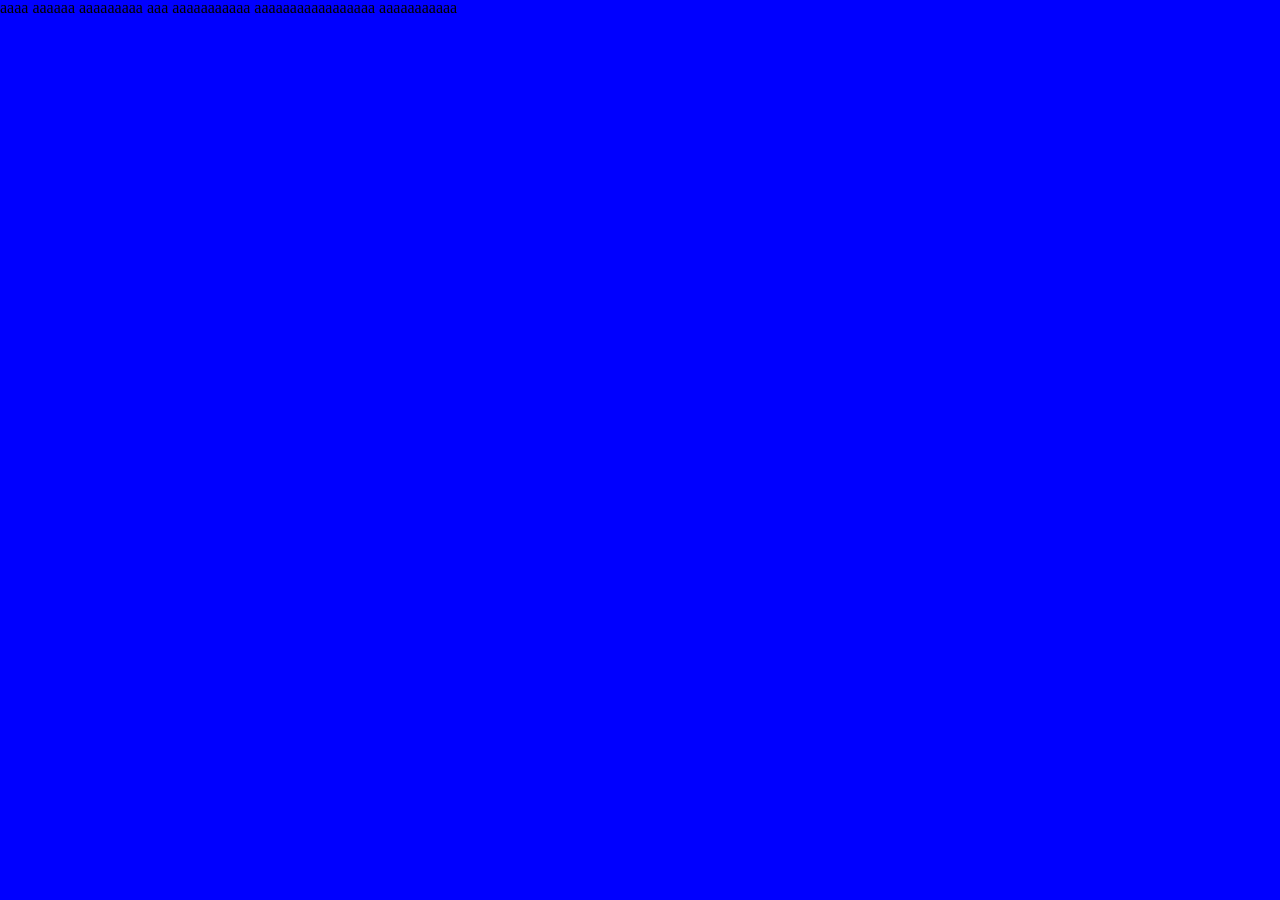
==== index.html @ 9de9462b "Add files via upload" ====
<html>
    <head>
        <meta charset="utf-8">
        <meta name="viewport" content="width=device-width,initial-scale=1.0">
        <link rel="stylesheet" href="CSS/padrao.css">
        <link rel="stylesheet" href="CSS/reset.css">
        <link rel="stylesheet" href="CSS/style.css">
    </head>
    <body>
        <div class="teste">
            <h1>aaaa  aaaaaa   aaaaaaaaa aaa aaaaaaaaaaa   aaaaaaaaaaaaaaaaa aaaaaaaaaaa</h1>
        </div>
        
    </body>
    <script src="script.js"></script>
</html>
---- CSS/padrao.css ----
*{
    box-sizing: border-box;
}



.c1{color: #DB5818;}
.c2{color: #DB9618;}
.c3{color: #DC7919;}
.c4{color: white;}
.c5{color: black;}
.c6{color: blue;}
.c7{color: darkgreen;}
.c8{color: #BFD9CF}
.c9{color: #F2F2F2}
.c10{color: #3F8C68}




.bg1{background-color: #3E6486;}
.bg2{background-color: #5C4F3A;}
.bg3{background-color: #292E33;}
.bg4{background-color: #9ca2a8;}
.bg5{background-color: #d6dde4;}
.bg6{background-color: rgb(255, 255, 238);}
.bg7{background-color: #ceb997;}
.bg8{background-color: #a88a5a;}
.bg9{background-color: #e7dccb;}
.bg10{background: #cc743d;}
.bg11{background: linear-gradient(90deg, rgba(204, 116, 61, 1) 26%, rgba(255, 198, 145, 1) 100%);}
.bg12{background-color: #22a3a3;}
.bg13{background-color: lightgreen;}
.bg14{background-color: rgba(118, 118, 238, 0.673);}
.bg15{background-color: rgba(61, 61, 217, 0.862);}
.bg16{background-color: blue;}
.bg17{background-color:mediumvioletred;}
.bg18{background-color:rgb(180, 180, 6);}
.bg19{background-color:black;}
.bg20{background-color: white;}
.bg21{background-color: forestgreen;}
.bg22{background-color: aquamarine;}
.bg23{background-color: #02733E;}
.bg24{background-color: #3F8C68;}
.bg25{background-color: #262626;}




.fx{display: flex;}

.fxw{display: flex;flex-wrap: wrap;}

.centraliza{text-align: center;}
.esquerda{text-align: left;}



/* Padrão de PC */
@media (max-width: 4096px){
.col-xl-1{width: 8.33%;}
.col-xl-2{width: 16.66%;}
.col-xl-3{width: 24.99%;}
.col-xl-4{width: 33.33%;}
.col-xl-5{width: 41.66%;}
.col-xl-6{width: 50%;}
.col-xl-7{width: 58.33%;}
.col-xl-8{width: 66.66%;}
.col-xl-9{width: 75%;}
.col-xl-10{width: 83.33%;}
.col-xl-11{width: 91.66%;}
.col-xl-12{width: 100%;}

.ml-xl-1{margin-left: 8.33%;}
.ml-xl-2{margin-left: 16.66%;}
.ml-xl-3{margin-left: 24.99%;}
.ml-xl-4{margin-left: 33.33%;}
.ml-xl-5{margin-left: 41.66%;}
.ml-xl-6{margin-left: 50%;}
.ml-xl-7{margin-left: 58.33%;}
.ml-xl-8{margin-left: 66.66%;}
.ml-xl-9{margin-left: 75%;}
.ml-xl-10{margin-left: 83.33%;}
.ml-xl-11{margin-left: 91.66%;}
.ml-xl-12{margin-left: 100%;}

.mr-xl-1{margin-right: 8.33%;}
.mr-xl-2{margin-right: 16.66%;}
.mr-xl-3{margin-right: 24.99%;}
.mr-xl-4{margin-right: 33.33%;}
.mr-xl-5{margin-right: 41.66%;}
.mr-xl-6{margin-right: 50%;}
.mr-xl-7{margin-right: 58.33%;}
.mr-xl-8{margin-right: 66.66%;}
.mr-xl-9{margin-right: 75%;}
.mr-xl-10{margin-right: 83.33%;}
.mr-xl-11{margin-right: 91.66%;}
.mr-xl-12{margin-right: 100%;}

.pl-xl-1{padding-left: 8.33%;}
.pl-xl-2{padding-left: 16.66%;}
.pl-xl-3{padding-left: 24.99%;}
.pl-xl-4{padding-left: 33.33%;}
.pl-xl-5{padding-left: 41.66%;}
.pl-xl-6{padding-left: 50%;}
.pl-xl-7{padding-left: 58.33%;}
.pl-xl-8{padding-left: 66.66%;}
.pl-xl-9{padding-left: 75%;}
.pl-xl-10{padding-left: 83.33%;}
.pl-xl-11{padding-left: 91.66%;}
.pl-xl-12{padding-left: 100%;}

.pr-xl-1{padding-right: 8.33%;}
.pr-xl-2{padding-right: 16.66%;}
.pr-xl-3{padding-right: 24.99%;}
.pr-xl-4{padding-right: 33.33%;}
.pr-xl-5{padding-right: 41.66%;}
.pr-xl-6{padding-right: 50%;}
.pr-xl-7{padding-right: 58.33%;}
.pr-xl-8{padding-right: 66.66%;}
.pr-xl-9{padding-right: 75%;}
.pr-xl-10{padding-right: 83.33%;}
.pr-xl-11{padding-right: 91.66%;}
.pr-xl-12{padding-right: 100%;}

.xl-esconde{
    display: none;
}
.xl-mostra{
    display: block;
}

}



/* Padrão de Tablet */
@media (max-width: 768px){
.col-sm-1{width: 8.33%;}
.col-sm-2{width: 16.66%;}
.col-sm-3{width: 24.99%;}
.col-sm-4{width: 33.33%;}
.col-sm-5{width: 41.66%;}
.col-sm-6{width: 50%;}
.col-sm-7{width: 58.33%;}
.col-sm-8{width: 66.66%;}
.col-sm-9{width: 75%;}
.col-sm-10{width: 83.33%;}
.col-sm-11{width: 91.66%;}
.col-sm-12{width: 100%;}

.ml-sm-1{margin-left: 8.33%;}
.ml-sm-2{margin-left: 16.66%;}
.ml-sm-3{margin-left: 24.99%;}
.ml-sm-4{margin-left: 33.33%;}
.ml-sm-5{margin-left: 41.66%;}
.ml-sm-6{margin-left: 50%;}
.ml-sm-7{margin-left: 58.33%;}
.ml-sm-8{margin-left: 66.66%;}
.ml-sm-9{margin-left: 75%;}
.ml-sm-10{margin-left: 83.33%;}
.ml-sm-11{margin-left: 91.66%;}
.ml-sm-12{margin-left: 100%;}

.mr-sm-1{margin-right: 8.33%;}
.mr-sm-2{margin-right: 16.66%;}
.mr-sm-3{margin-right: 24.99%;}
.mr-sm-4{margin-right: 33.33%;}
.mr-sm-5{margin-right: 41.66%;}
.mr-sm-6{margin-right: 50%;}
.mr-sm-7{margin-right: 58.33%;}
.mr-sm-8{margin-right: 66.66%;}
.mr-sm-9{margin-right: 75%;}
.mr-sm-10{margin-right: 83.33%;}
.mr-sm-11{margin-right: 91.66%;}
.mr-sm-12{margin-right: 100%;}

.pl-sm-1{padding-left: 8.33%;}
.pl-sm-2{padding-left: 16.66%;}
.pl-sm-3{padding-left: 24.99%;}
.pl-sm-4{padding-left: 33.33%;}
.pl-sm-5{padding-left: 41.66%;}
.pl-sm-6{padding-left: 50%;}
.pl-sm-7{padding-left: 58.33%;}
.pl-sm-8{padding-left: 66.66%;}
.pl-sm-9{padding-left: 75%;}
.pl-sm-10{padding-left: 83.33%;}
.pl-sm-11{padding-left: 91.66%;}
.pl-sm-12{padding-left: 100%;}

.pr-sm-1{padding-right: 8.33%;}
.pr-sm-2{padding-right: 16.66%;}
.pr-sm-3{padding-right: 24.99%;}
.pr-sm-4{padding-right: 33.33%;}
.pr-sm-5{padding-right: 41.66%;}
.pr-sm-6{padding-right: 50%;}
.pr-sm-7{padding-right: 58.33%;}
.pr-sm-8{padding-right: 66.66%;}
.pr-sm-9{padding-right: 75%;}
.pr-sm-10{padding-right: 83.33%;}
.pr-sm-11{padding-right: 91.66%;}
.pr-sm-12{padding-right: 100%;}

.sm-esconde{
    display: none;
}
.sm-mostra{
    display: block;
}



}



/* Padrão de Smartphone */
@media (max-width: 576px){
.col-1{width: 8.33%;}
.col-2{width: 16.66%;}
.col-3{width: 24.99%;}
.col-4{width: 33.33%;}
.col-5{width: 41.66%;}
.col-6{width: 50%;}
.col-7{width: 58.33%;}
.col-8{width: 66.66%;}
.col-9{width: 75%;}
.col-10{width: 83.33%;}
.col-11{width: 91.66%;}
.col-12{width: 100%;}

.ml-1{margin-left: 8.33%;}
.ml-2{margin-left: 16.66%;}
.ml-3{margin-left: 24.99%;}
.ml-4{margin-left: 33.33%;}
.ml-5{margin-left: 41.66%;}
.ml-6{margin-left: 50%;}
.ml-7{margin-left: 58.33%;}
.ml-8{margin-left: 66.66%;}
.ml-9{margin-left: 75%;}
.ml-10{margin-left: 83.33%;}
.ml-11{margin-left: 91.66%;}
.ml-12{margin-left: 100%;}

.mr-1{margin-right: 8.33%;}
.mr-2{margin-right: 16.66%;}
.mr-3{margin-right: 24.99%;}
.mr-4{margin-right: 33.33%;}
.mr-5{margin-right: 41.66%;}
.mr-6{margin-right: 50%;}
.mr-7{margin-right: 58.33%;}
.mr-8{margin-right: 66.66%;}
.mr-9{margin-right: 75%;}
.mr-10{margin-right: 83.33%;}
.mr-11{margin-right: 91.66%;}
.mr-12{margin-right: 100%;}

.pl-1{padding-left: 8.33%;}
.pl-2{padding-left: 16.66%;}
.pl-3{padding-left: 24.99%;}
.pl-4{padding-left: 33.33%;}
.pl-5{padding-left: 41.66%;}
.pl-6{padding-left: 50%;}
.pl-7{padding-left: 58.33%;}
.pl-8{padding-left: 66.66%;}
.pl-9{padding-left: 75%;}
.pl-10{padding-left: 83.33%;}
.pl-11{padding-left: 91.66%;}
.pl-12{padding-left: 100%;}

.pr-1{padding-right: 8.33%;}
.pr-2{padding-right: 16.66%;}
.pr-3{padding-right: 24.99%;}
.pr-4{padding-right: 33.33%;}
.pr-5{padding-right: 41.66%;}
.pr-6{padding-right: 50%;}
.pr-7{padding-right: 58.33%;}
.pr-8{padding-right: 66.66%;}
.pr-9{padding-right: 75%;}
.pr-10{padding-right: 83.33%;}
.pr-11{padding-right: 91.66%;}
.pr-12{padding-right: 100%;}

.esconde{
    display: none;
}
.mostra{
    display: block;
}


}
---- CSS/style.css ----
/* padrão de computador */

@media (max-width: 4096px){

    body{
        background-color: blue;
    }

    


}






/* padrão de celular */
@media (max-width: 430px){
   
body{
    background-color: red;
}



}
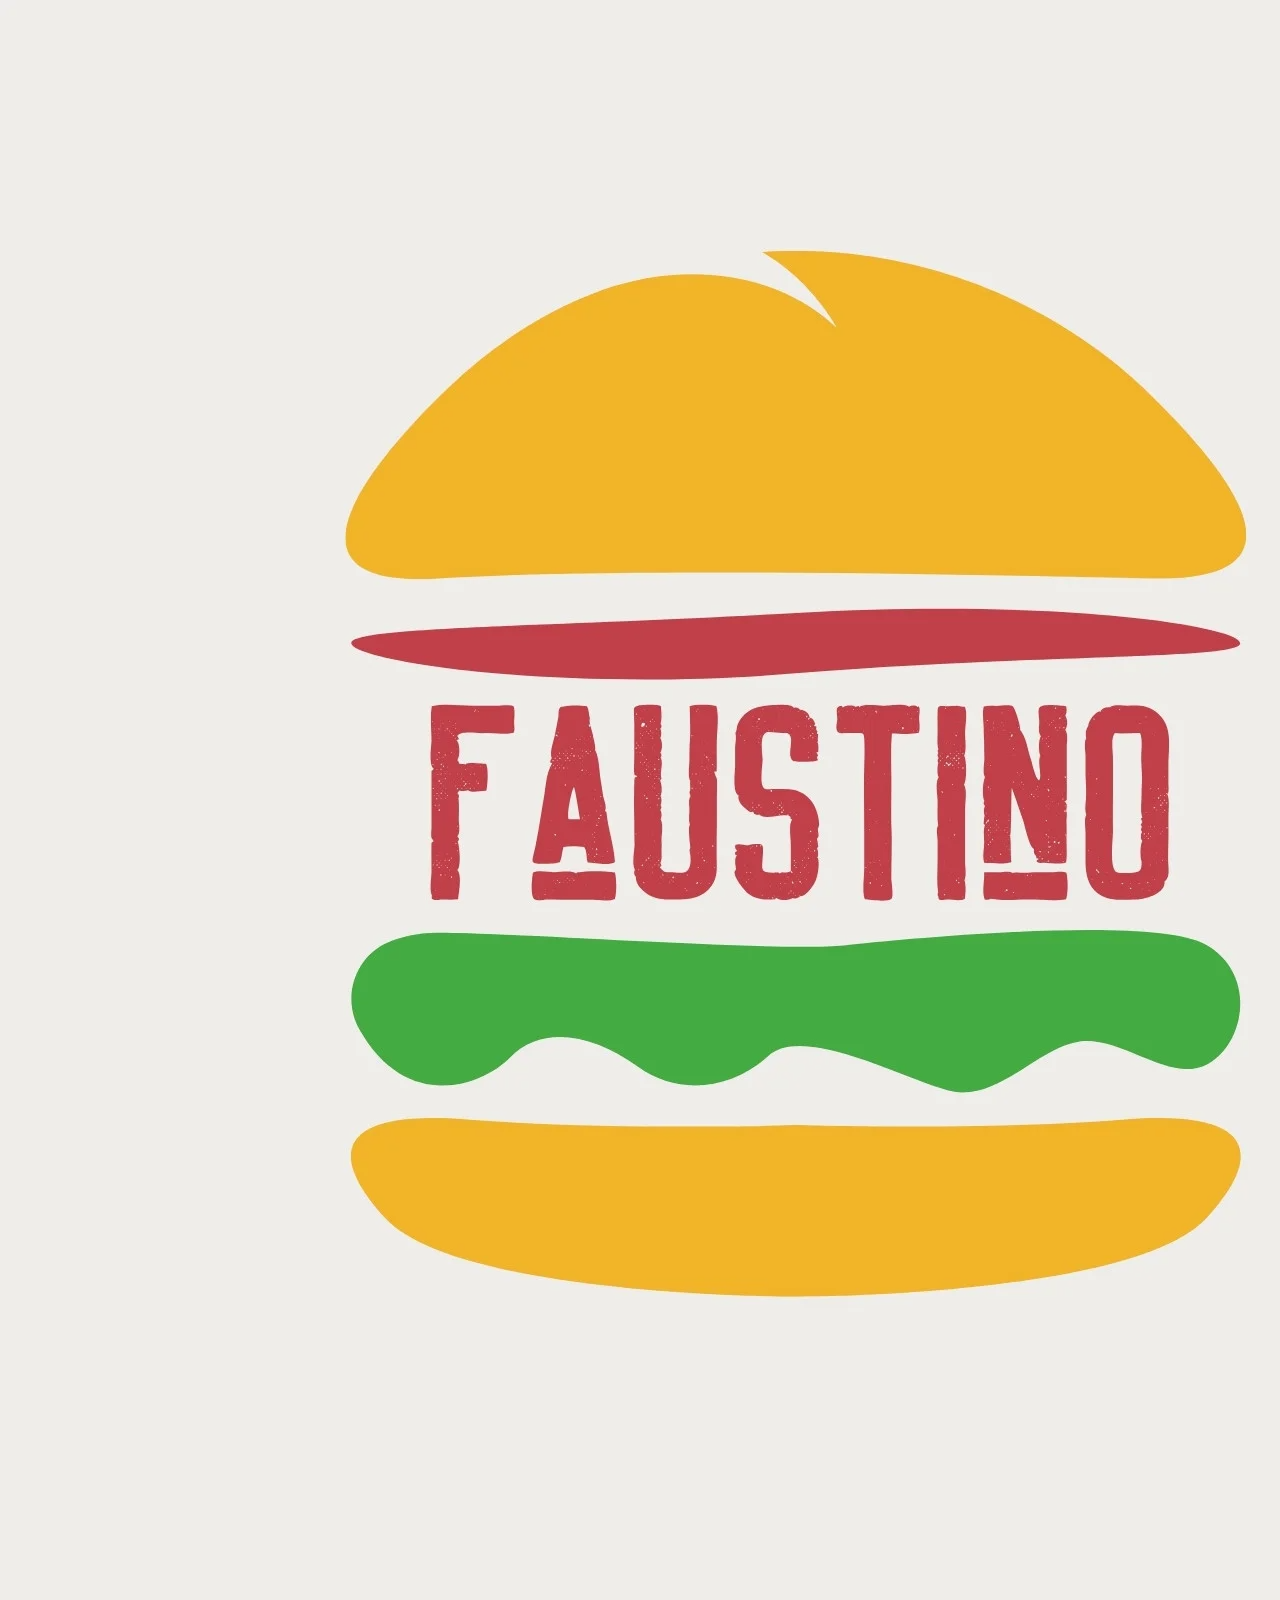
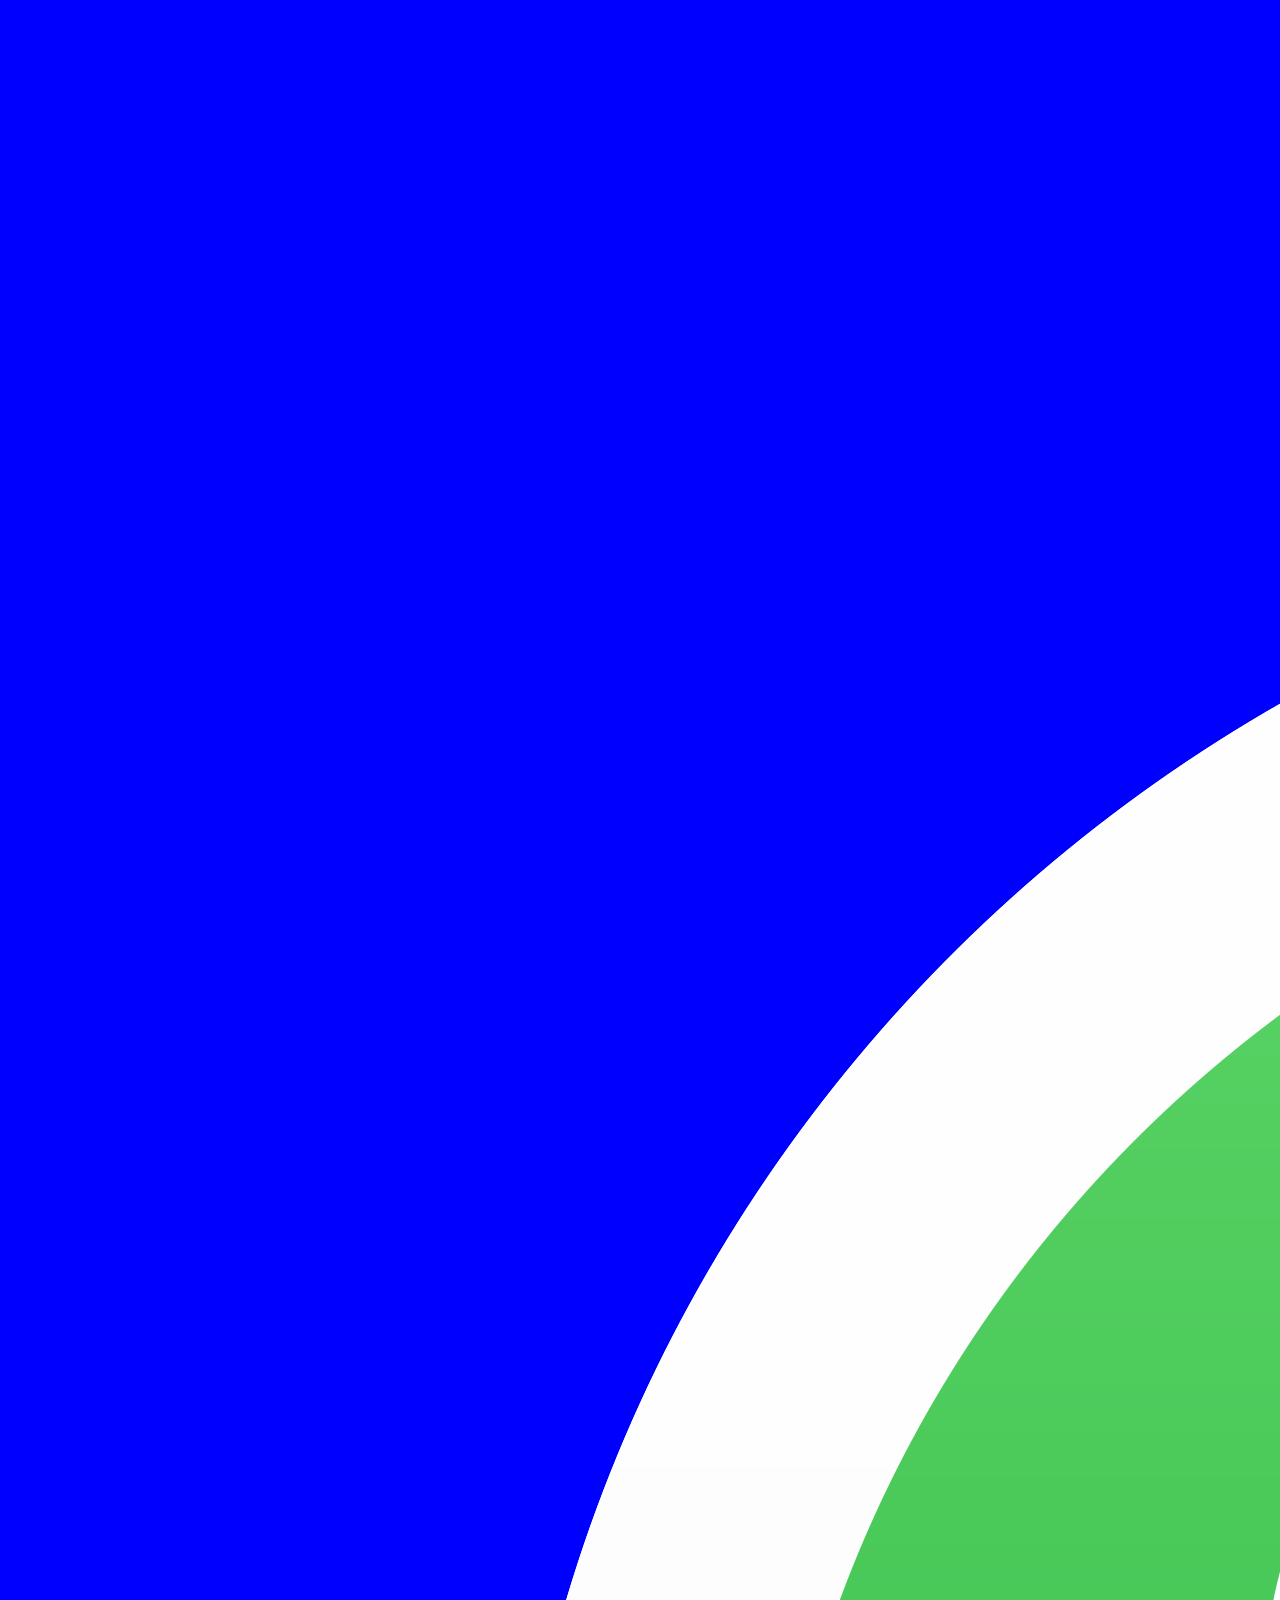
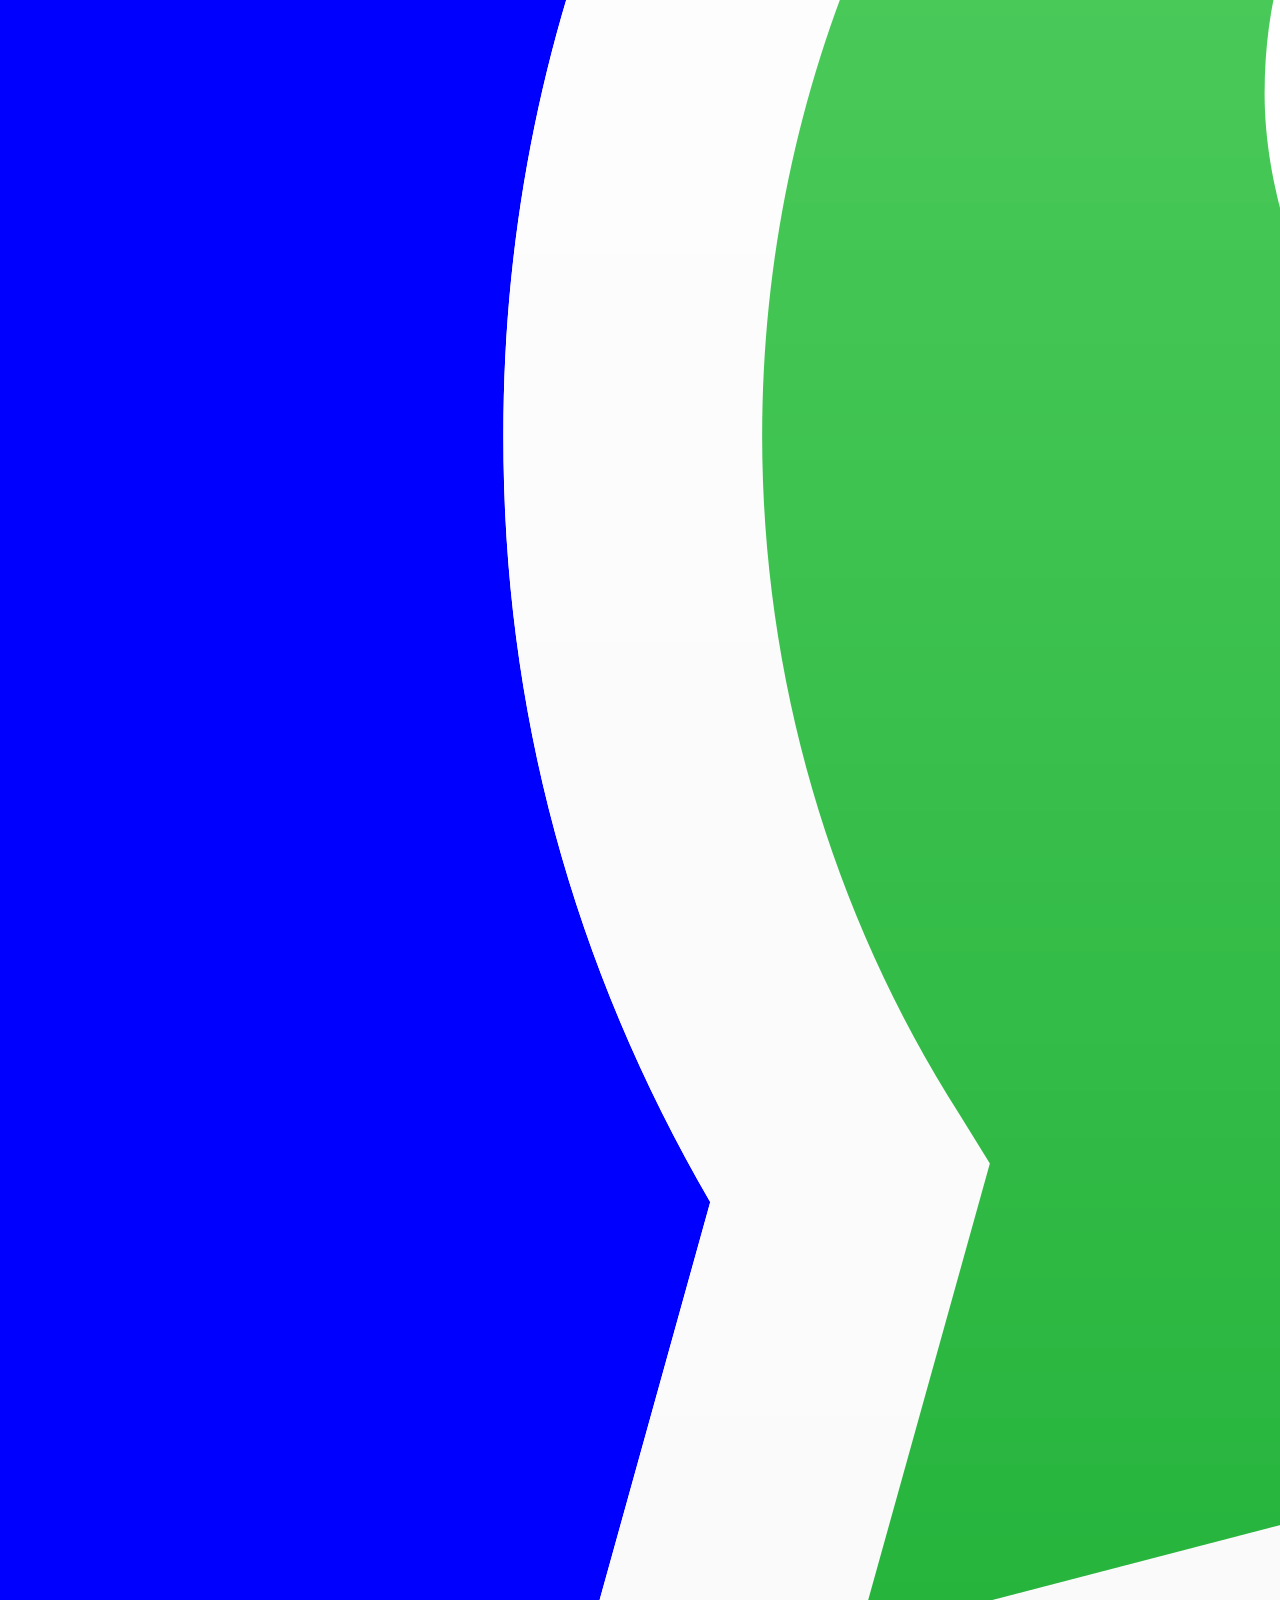
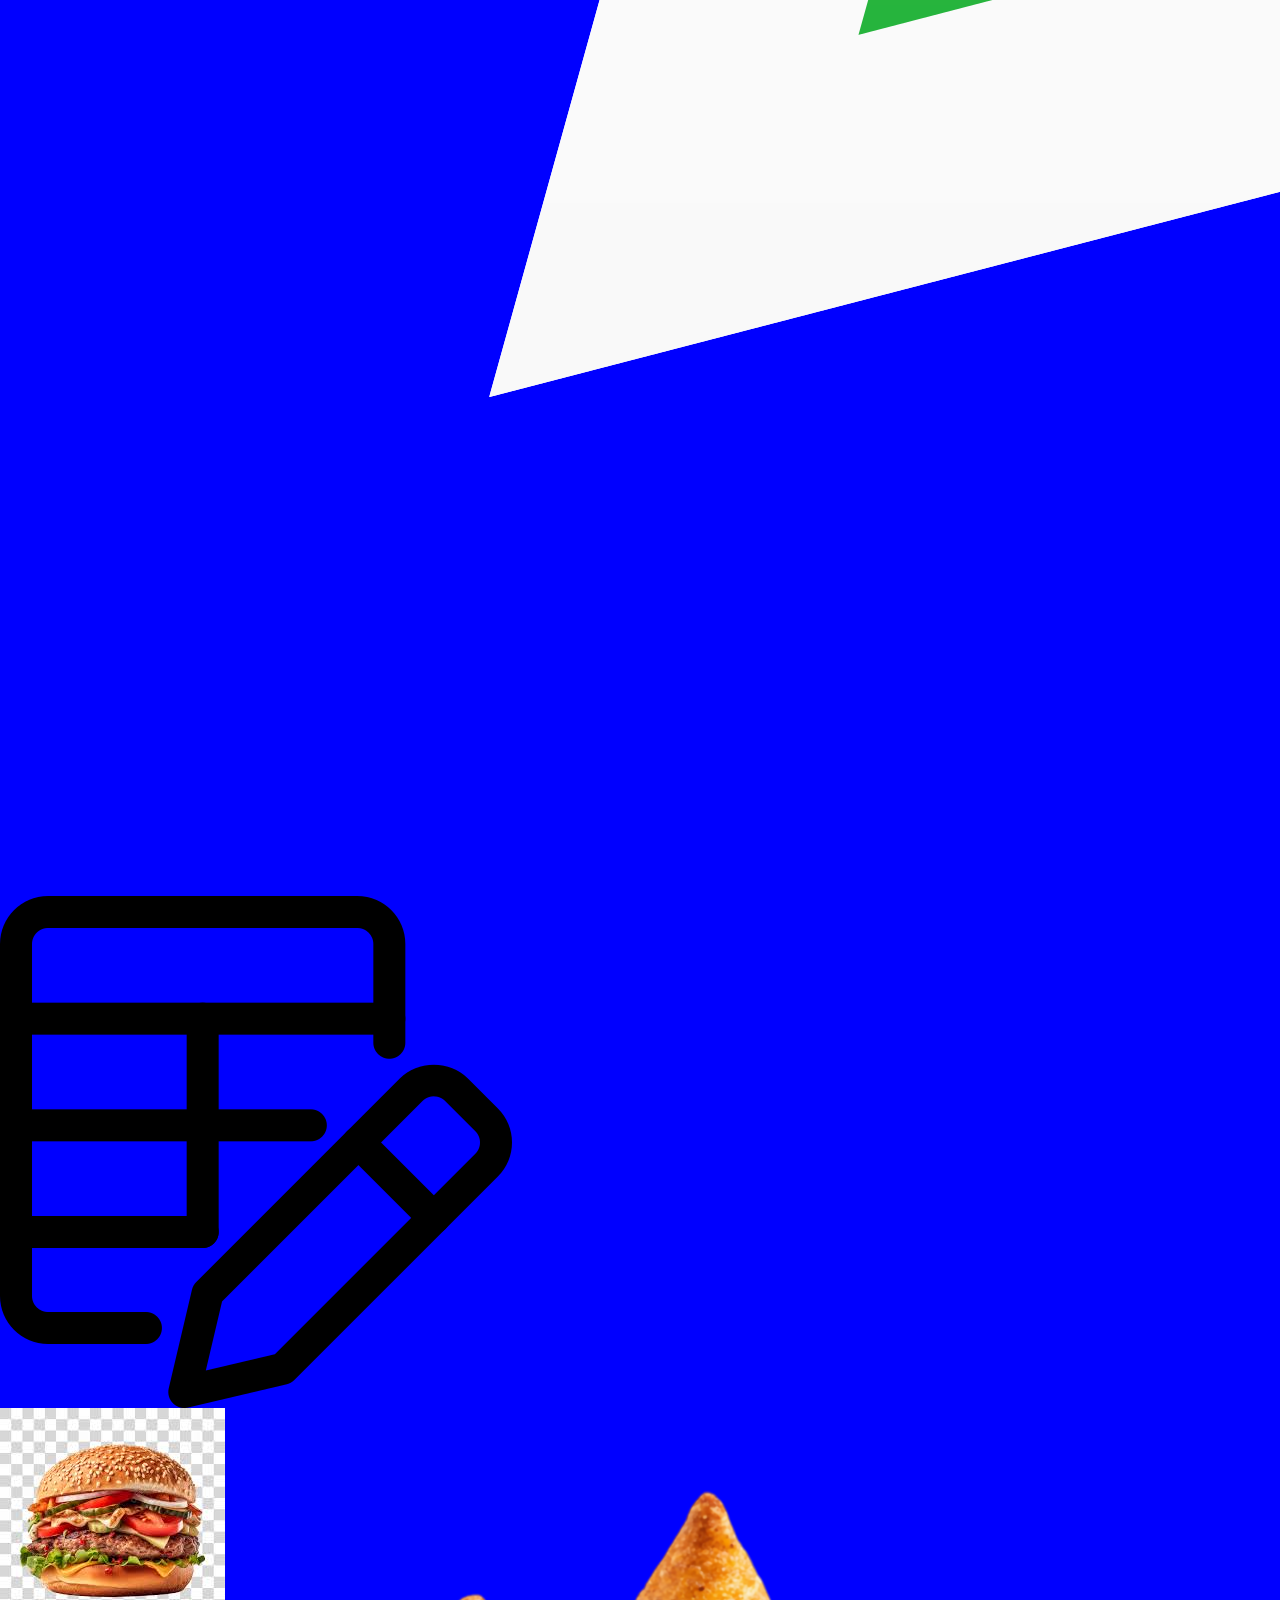
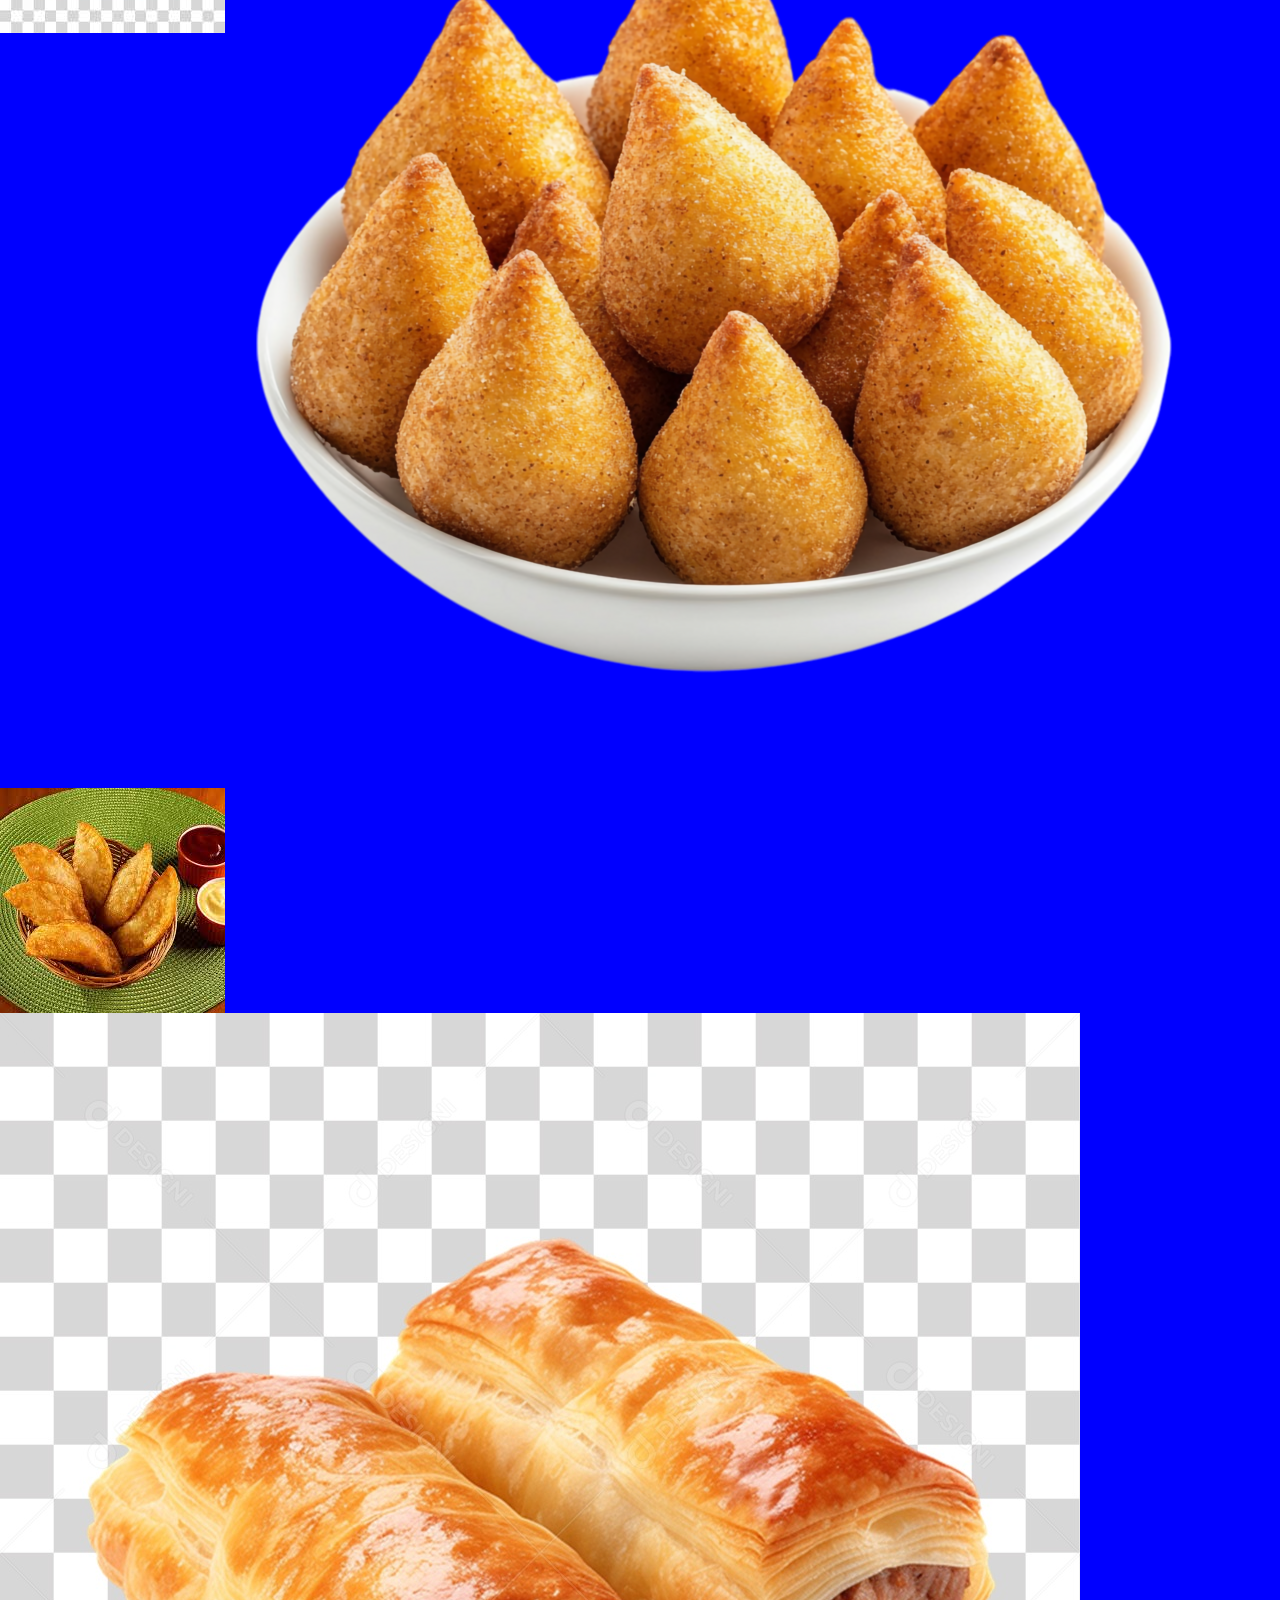
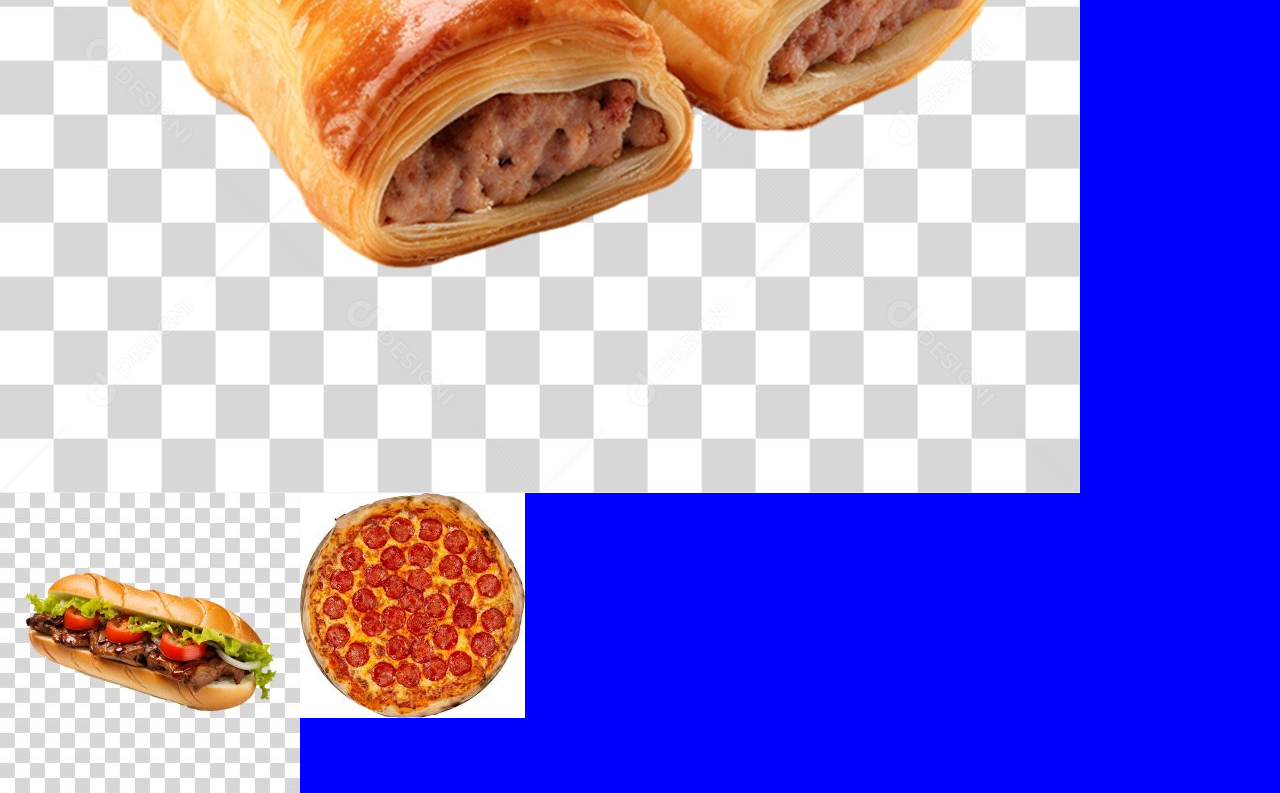
==== commit 253405a5: "Add files via upload" ====
--- a/index.html
+++ b/index.html
@@ -7,9 +7,36 @@
         <link rel="stylesheet" href="CSS/style.css">
     </head>
     <body>
-        <div class="teste">
-            <h1>aaaa  aaaaaa   aaaaaaaaa aaa aaaaaaaaaaa   aaaaaaaaaaaaaaaaa aaaaaaaaaaa</h1>
-        </div>
+        <header class="fxw">
+            <div class="col-3">
+                <img class="col-7" src="imagem/logoLanch.png">
+            </div>
+            <div class="col-9 direita">
+                <img class="col-2 ml-5" src="imagem/whatssap.png">
+                <img class="col-2" src="imagem/pedido.png">
+            </div>
+            <section class="fxw s1">
+                <div class="col-2">
+                    <img class="col-8" src="imagem/lanche1.jpg">
+                </div>
+                <div class="col-2">
+                    <img class="col-8" src="imagem/lanche2.png">
+                </div>
+                <div class="col-2">
+                    <img class="col-8" src="imagem/lanche3.jpg">
+                </div>
+                <div class="col-2">
+                    <img class="col-8" src="imagem/lanche4.jpg">
+                </div>
+                <div class="col-2">
+                    <img class="col-8" src="imagem/lanche5.jpg">
+                </div>
+                <div class="col-2">
+                    <img class="col-8" src="imagem/lanche6.jpg">
+                </div>
+            </section>
+        </header>
+        
         
     </body>
     <script src="script.js"></script>
--- a/CSS/padrao.css
+++ b/CSS/padrao.css
@@ -215,7 +215,7 @@
 
 
 /* Padrão de Smartphone */
-@media (max-width: 576px){
+@media (max-width: 720px){
 .col-1{width: 8.33%;}
 .col-2{width: 16.66%;}
 .col-3{width: 24.99%;}
--- a/CSS/style.css
+++ b/CSS/style.css
@@ -18,12 +18,24 @@
 
 
 /* padrão de celular */
-@media (max-width: 430px){
+@media (max-width: 720px){
    
 body{
     background-color: red;
 }
 
+header img{
+    margin-top: 20px;
+    margin-left: 20px;
+}
+.direita{
+    text-align: center;
+}
+.s1 img{
+    border-radius: 50%;
+    background-color: gainsboro;
+    border: 2px solid blue;
+}
 
 
 }
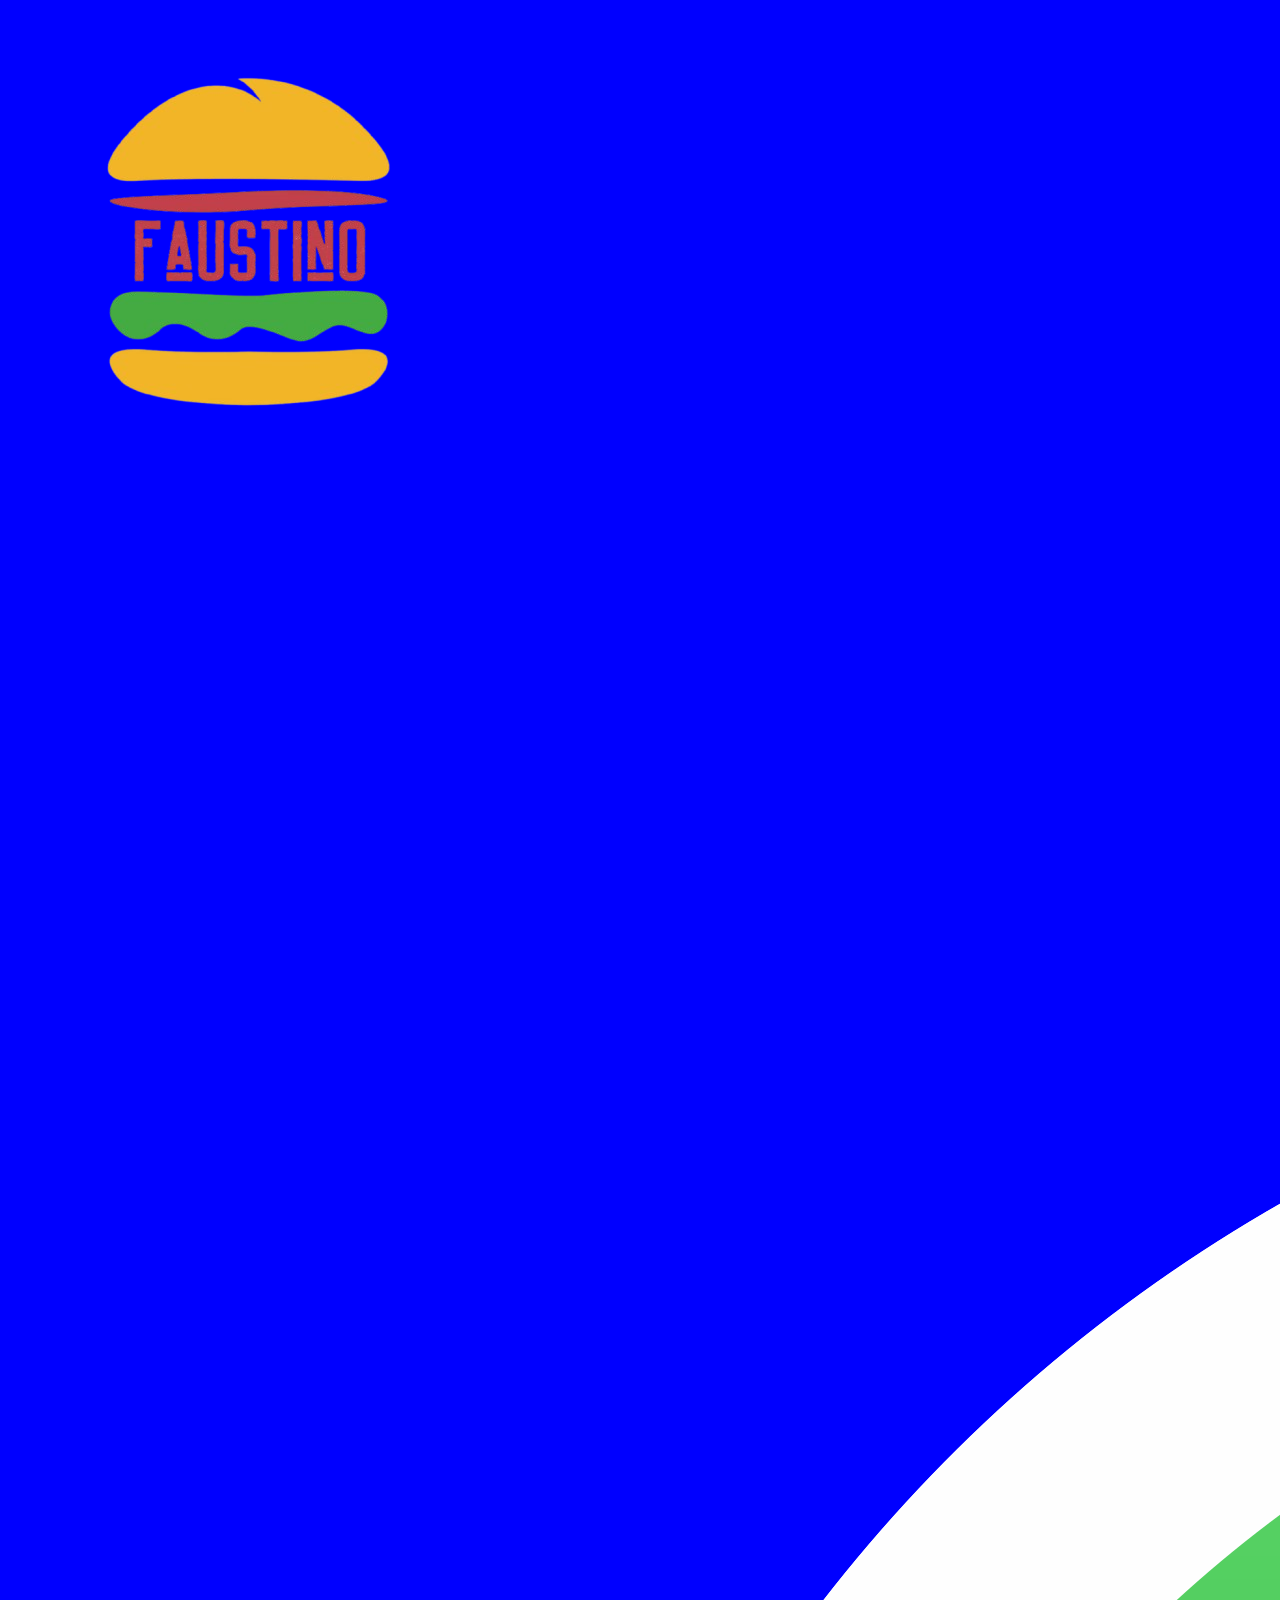
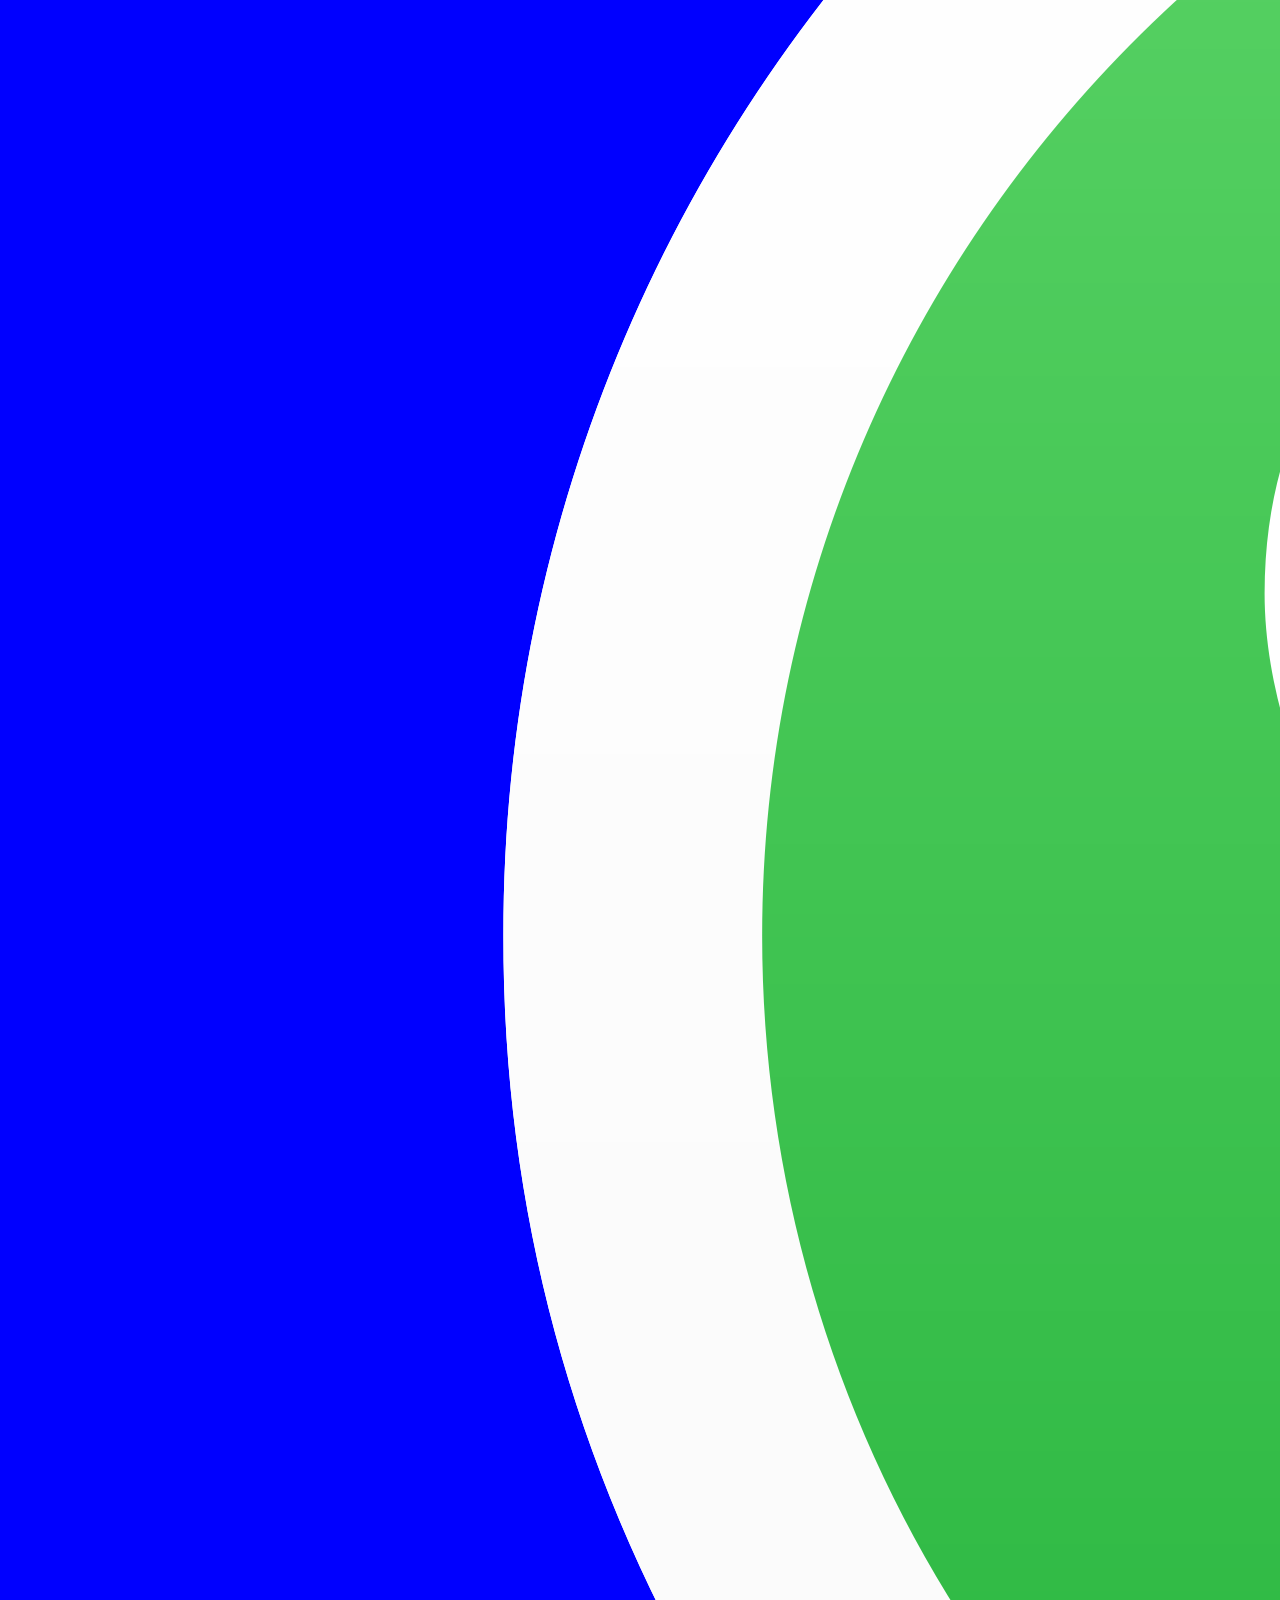
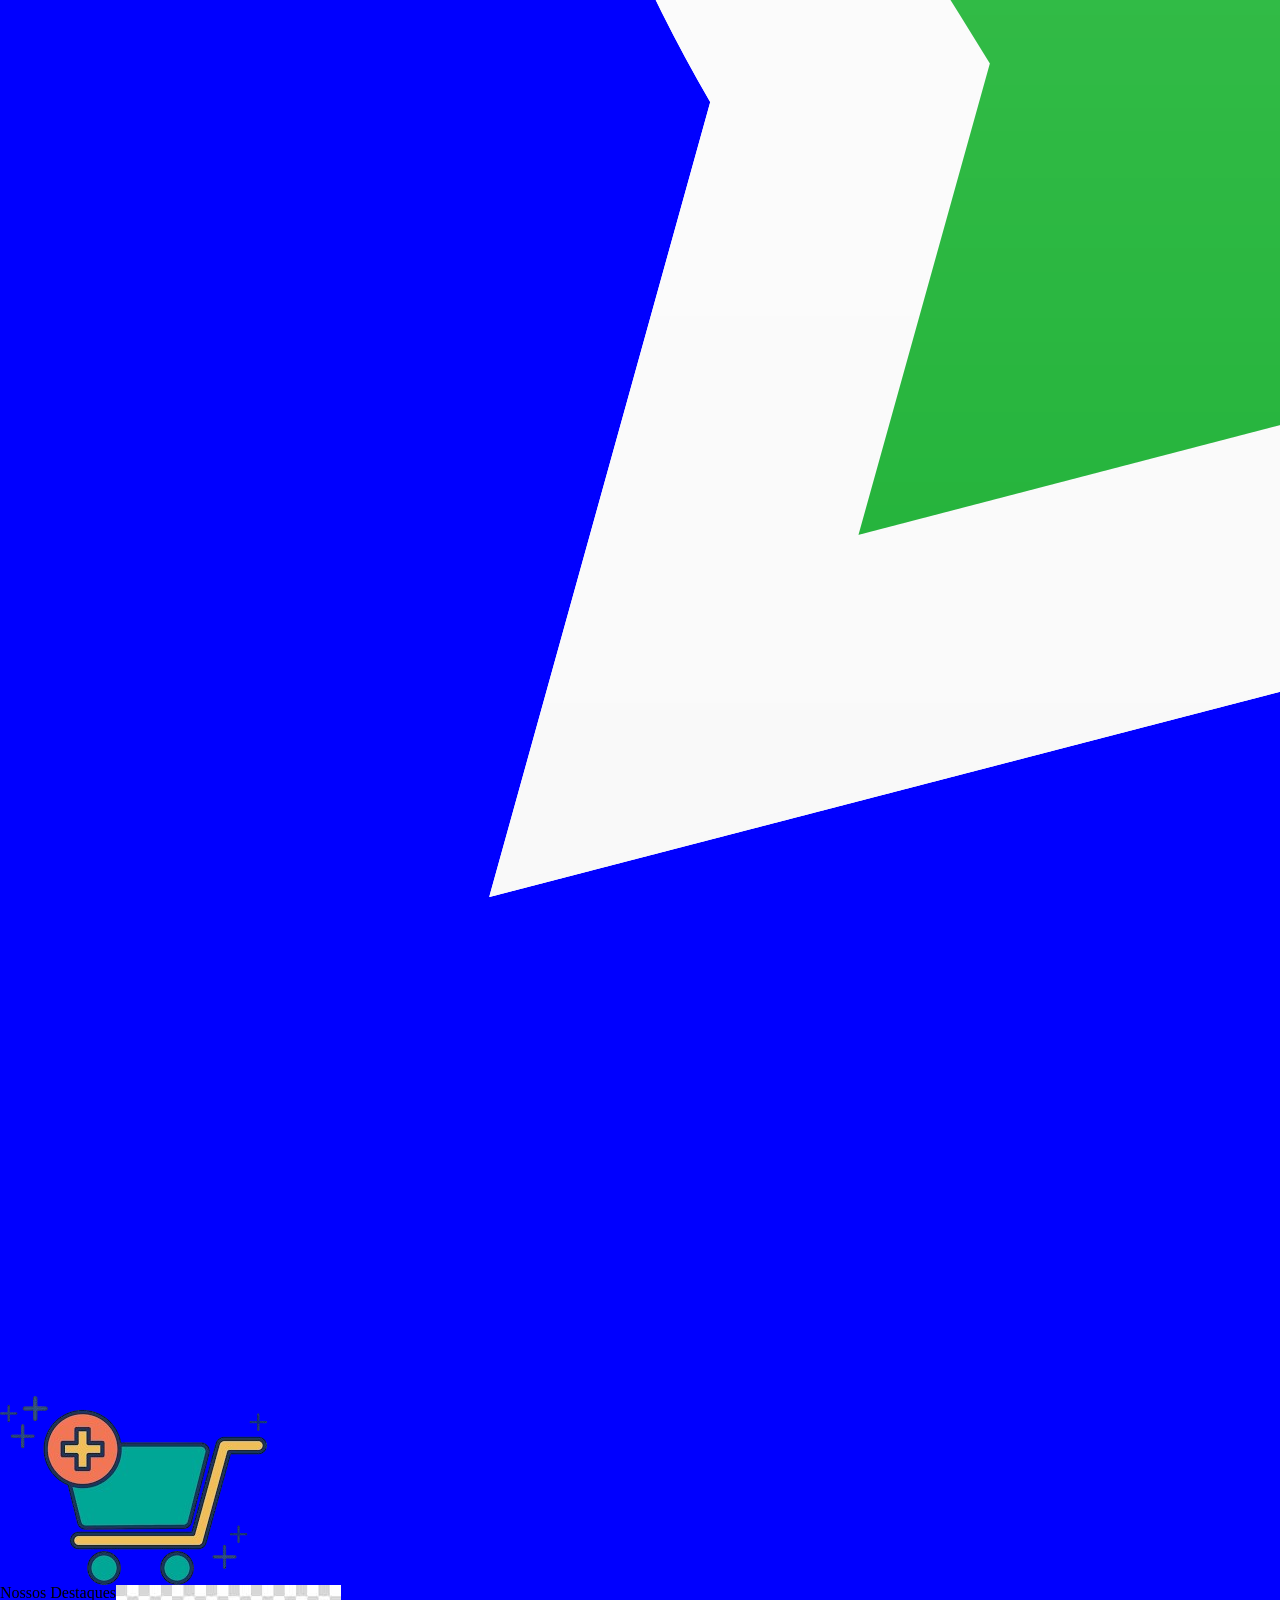
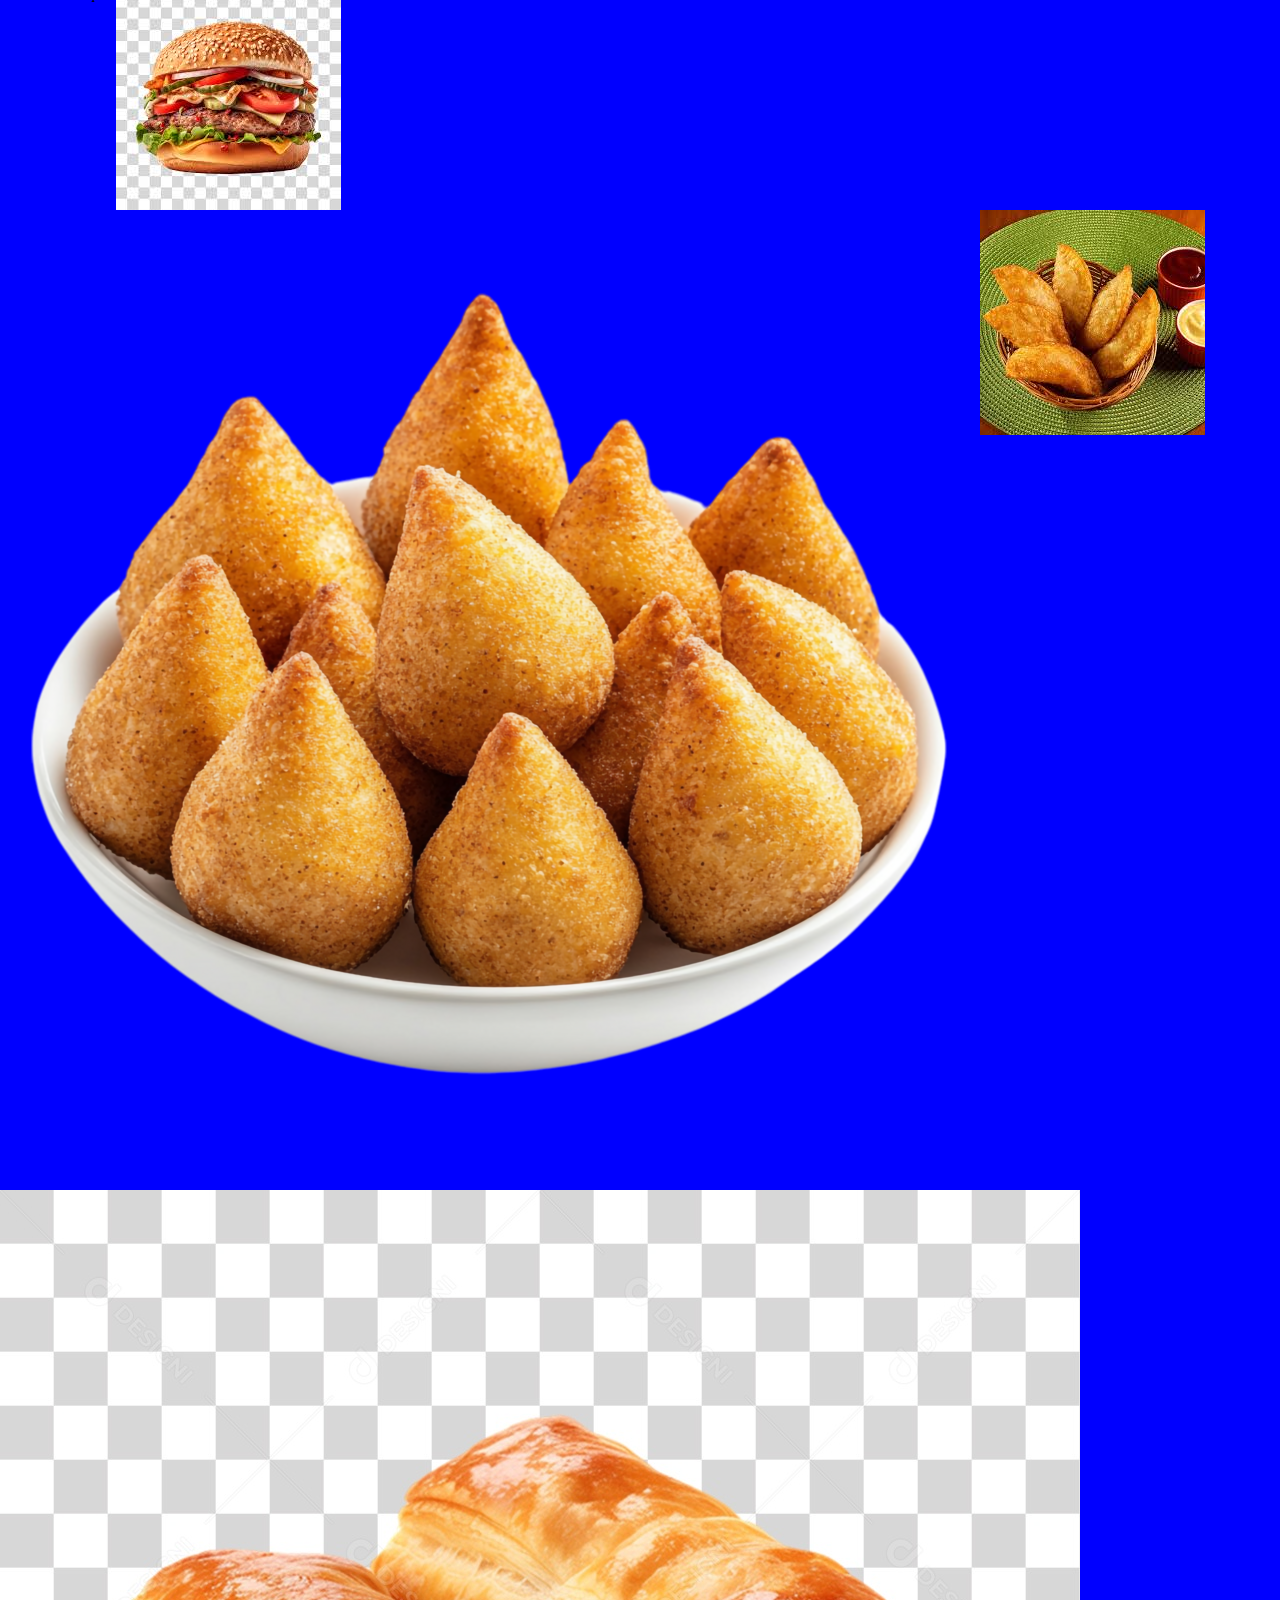
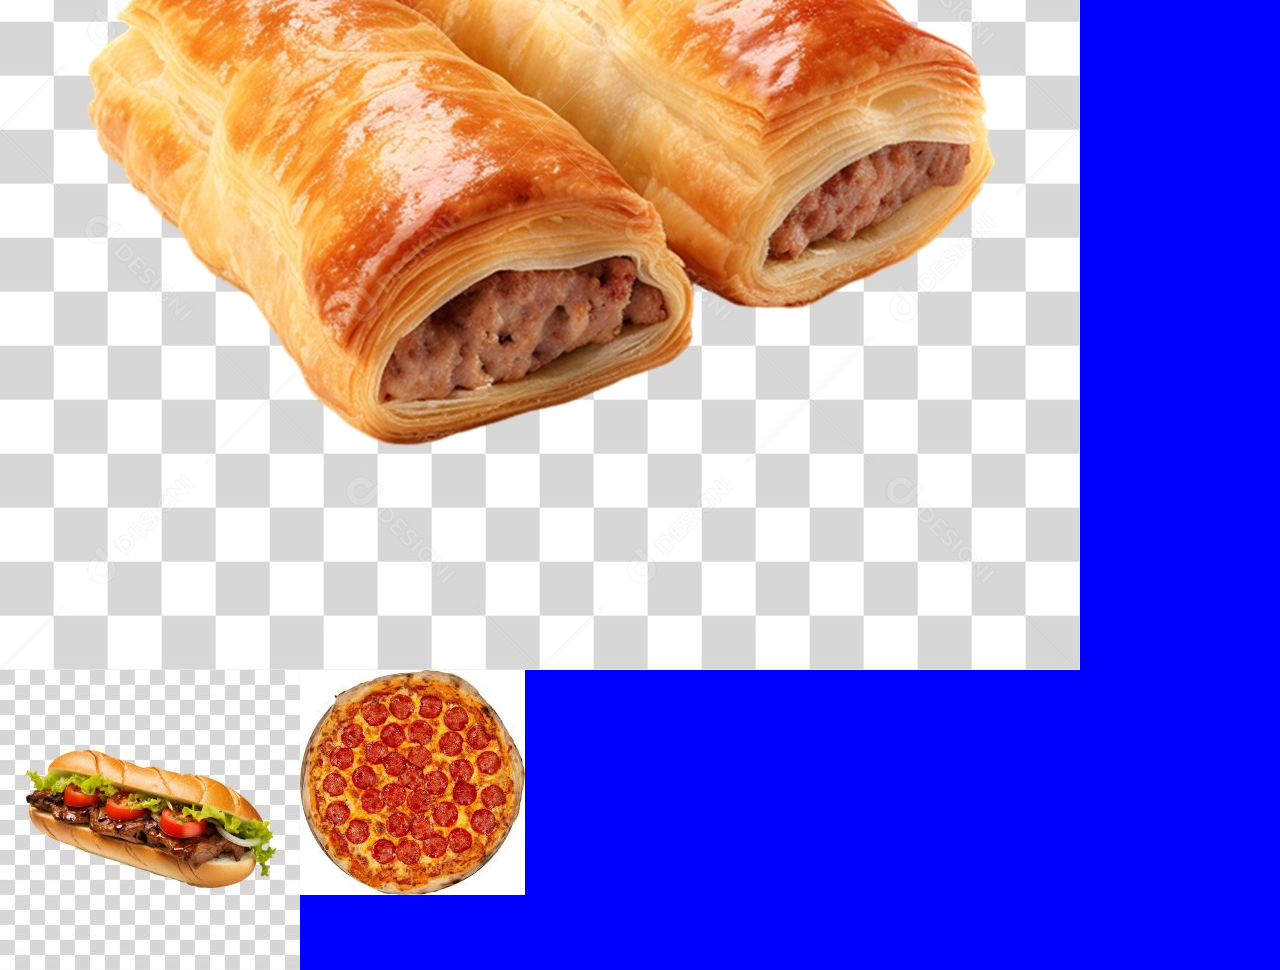
==== commit dc1c0265: "Add files via upload" ====
--- a/index.html
+++ b/index.html
@@ -9,13 +9,16 @@
     <body>
         <header class="fxw">
             <div class="col-3">
-                <img class="col-7" src="imagem/logoLanch.png">
+                <img class="col-7 logo" src="imagem/logoLanch-removebg-preview.png">
             </div>
             <div class="col-9 direita">
                 <img class="col-2 ml-5" src="imagem/whatssap.png">
-                <img class="col-2" src="imagem/pedido.png">
+                <img class="col-2" src="imagem/pedidos.png">
             </div>
-            <section class="fxw s1">
+            
+        </header>
+        <section class="fxw s1">
+            <h1 class="centraliza col-12">Nossos Destaques</h1>
                 <div class="col-2">
                     <img class="col-8" src="imagem/lanche1.jpg">
                 </div>
@@ -35,7 +38,6 @@
                     <img class="col-8" src="imagem/lanche6.jpg">
                 </div>
             </section>
-        </header>
         
         
     </body>
--- a/CSS/style.css
+++ b/CSS/style.css
@@ -21,7 +21,13 @@
 @media (max-width: 720px){
    
 body{
-    background-color: red;
+    background-color: orange;
+}
+
+.logo{
+    border-radius: 50%;
+    outline: 3px solid rgb(203,203,219); 
+    outline-offset: 1px; 
 }
 
 header img{
@@ -33,8 +39,15 @@
 }
 .s1 img{
     border-radius: 50%;
-    background-color: gainsboro;
-    border: 2px solid blue;
+    outline: 3px solid rgb(203,203,219); /*semeçhante a ua borda*/
+    outline-offset: 1px; /*afastamento do outline*/
+}
+
+.s1 h1{
+    font-size: 30px;
+    font-weight: bold;
+    color: white;
+    padding: 30px 0px;
 }
 
 
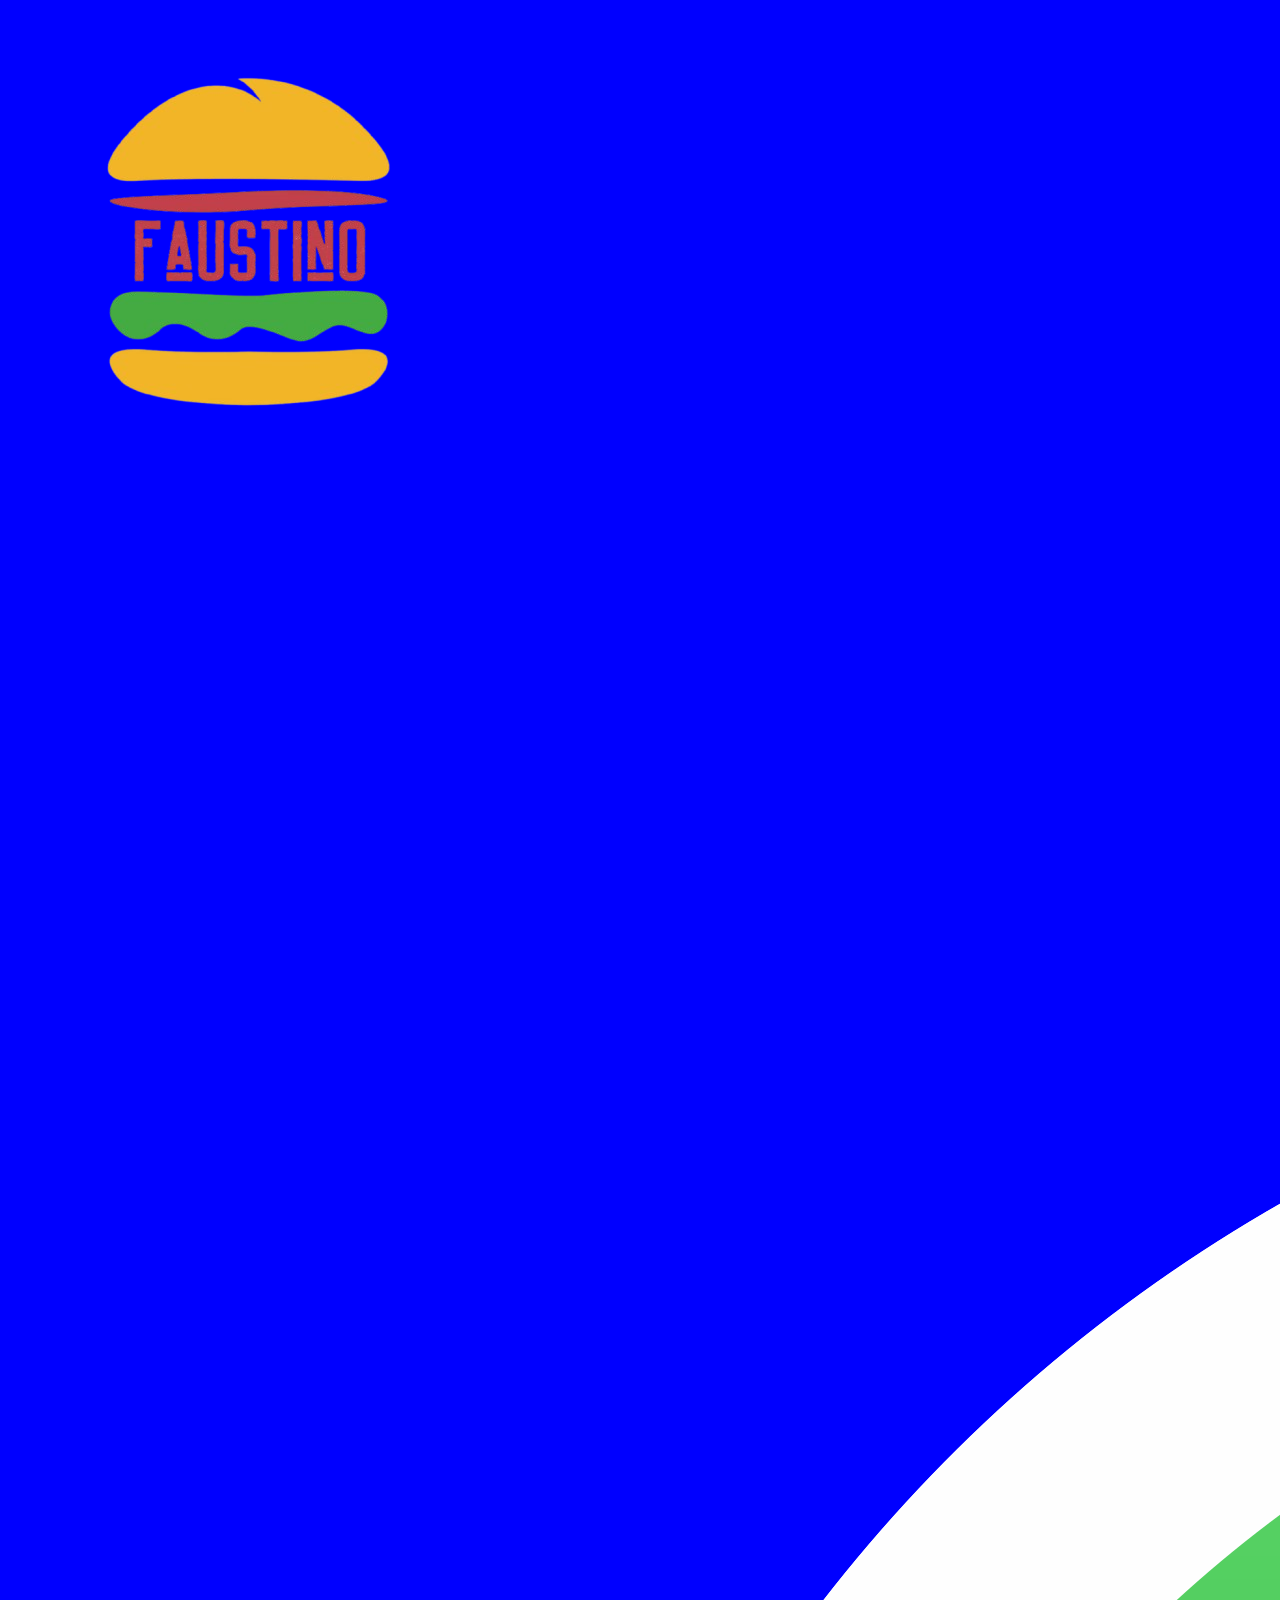
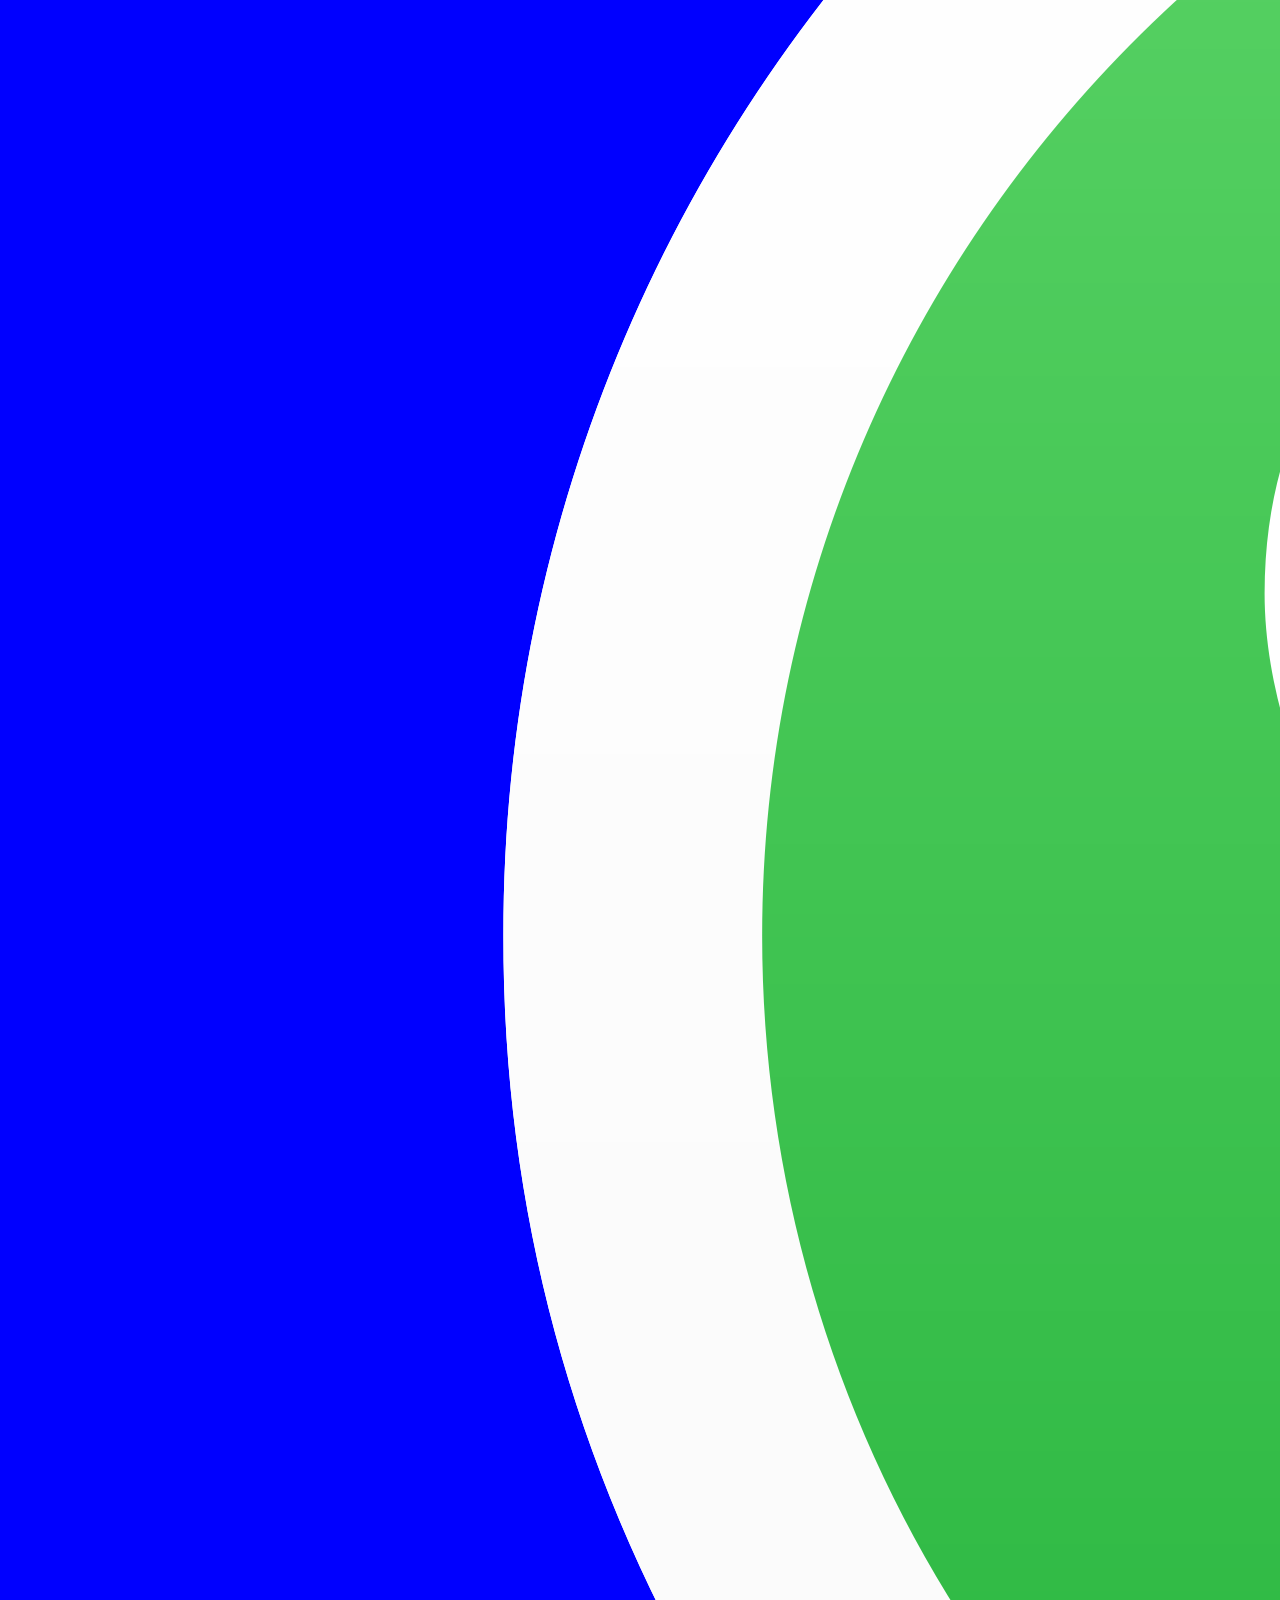
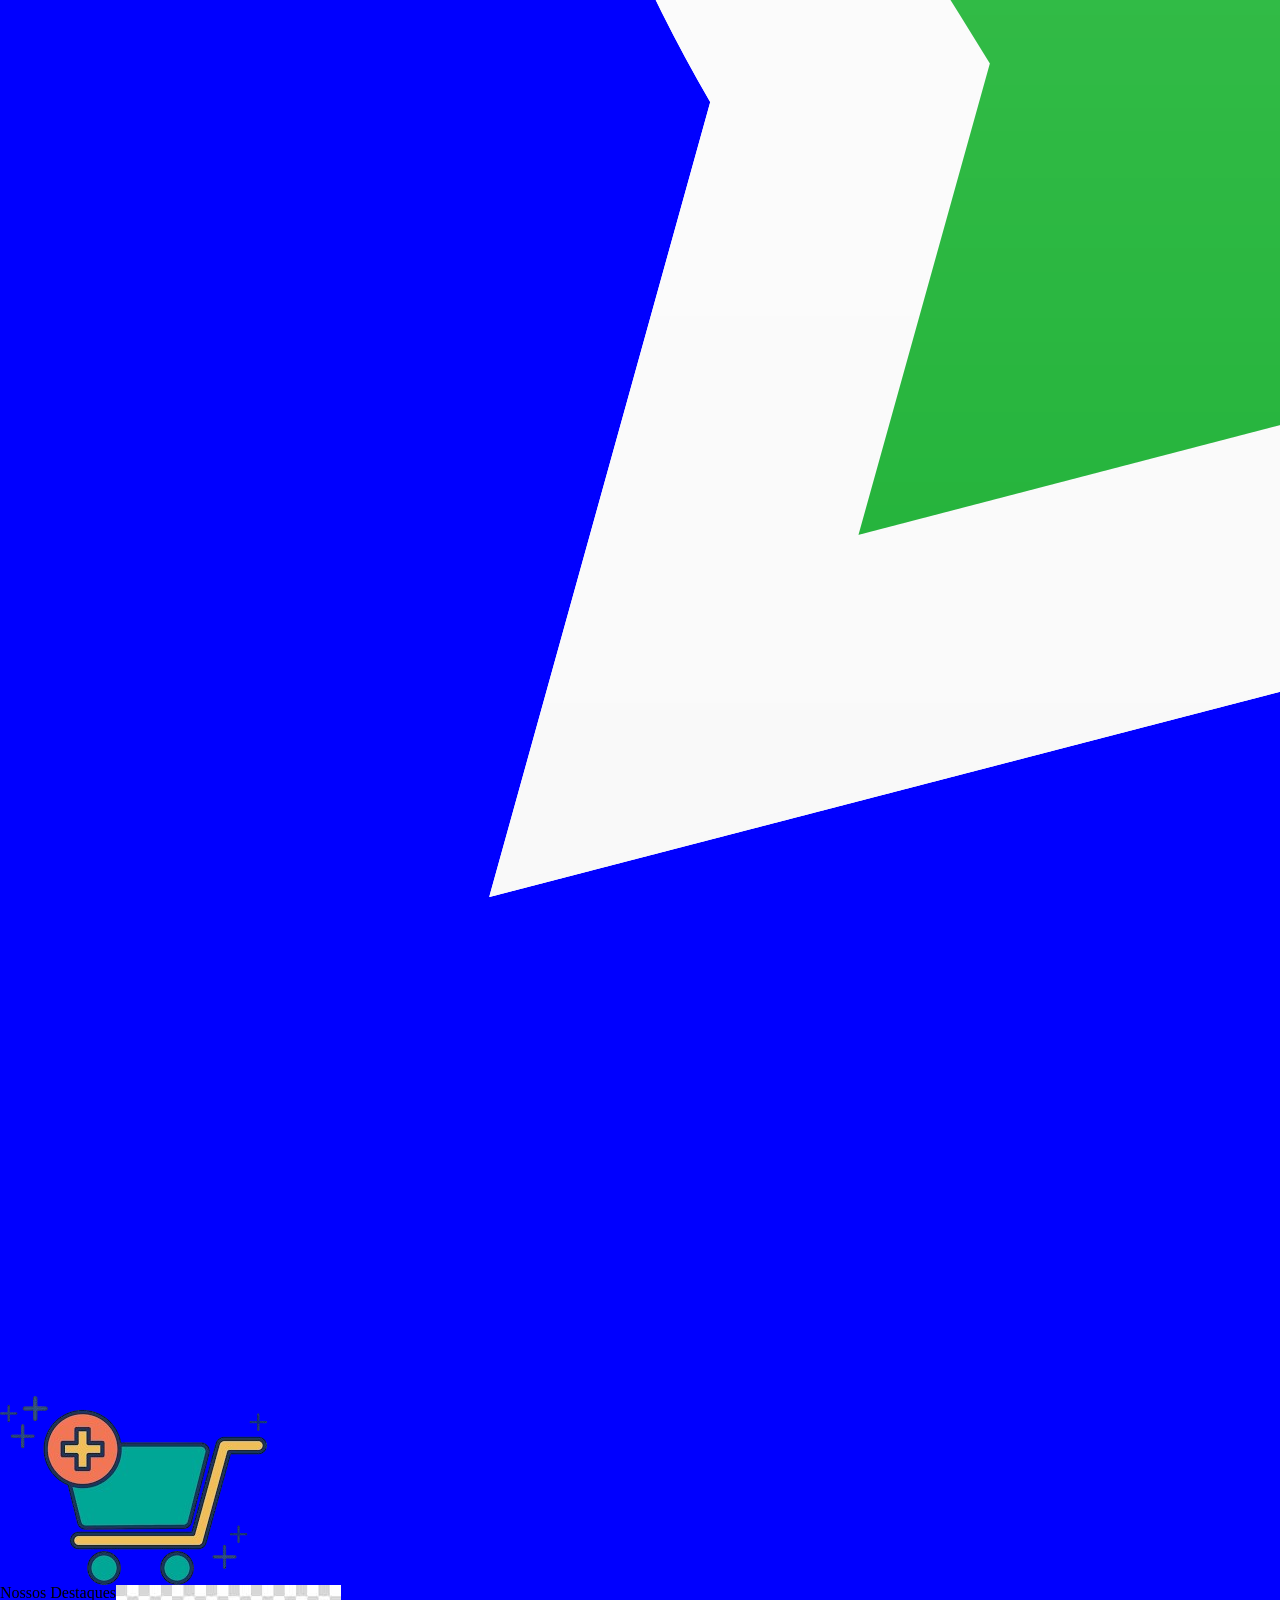
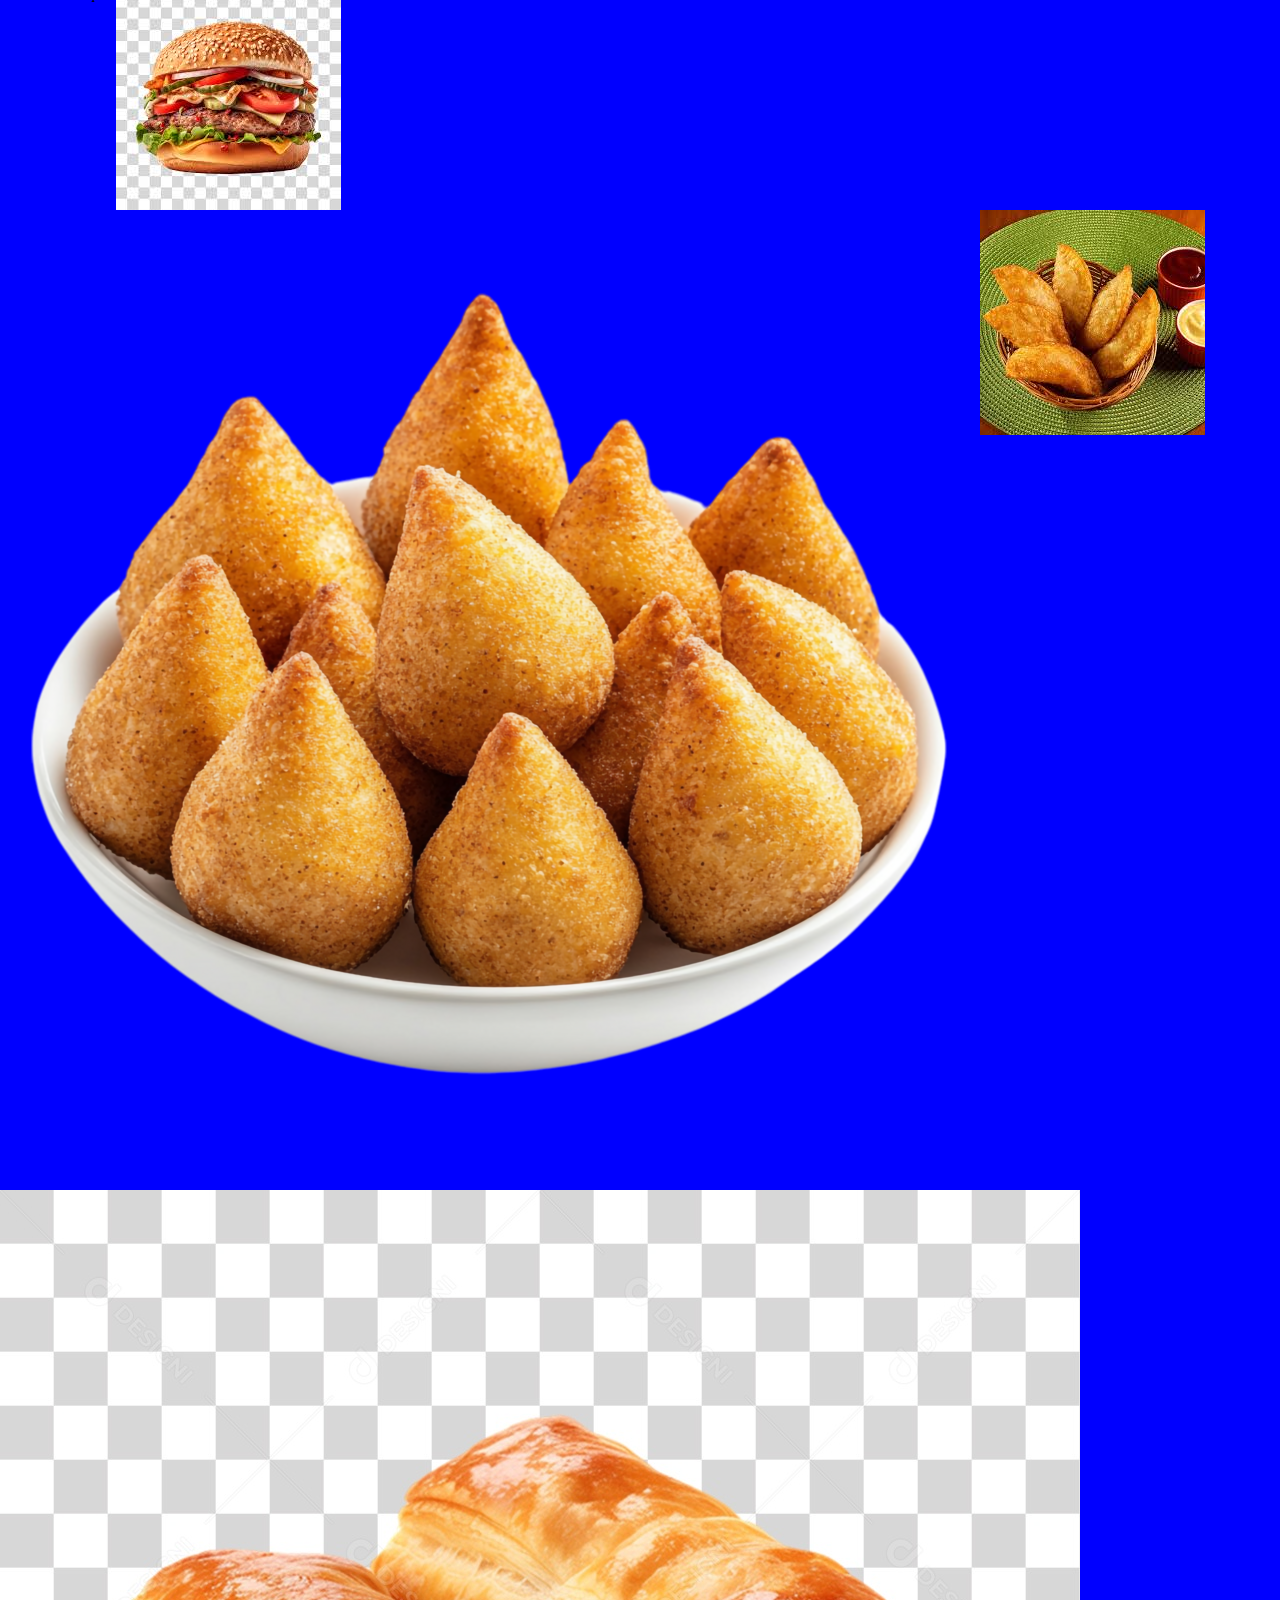
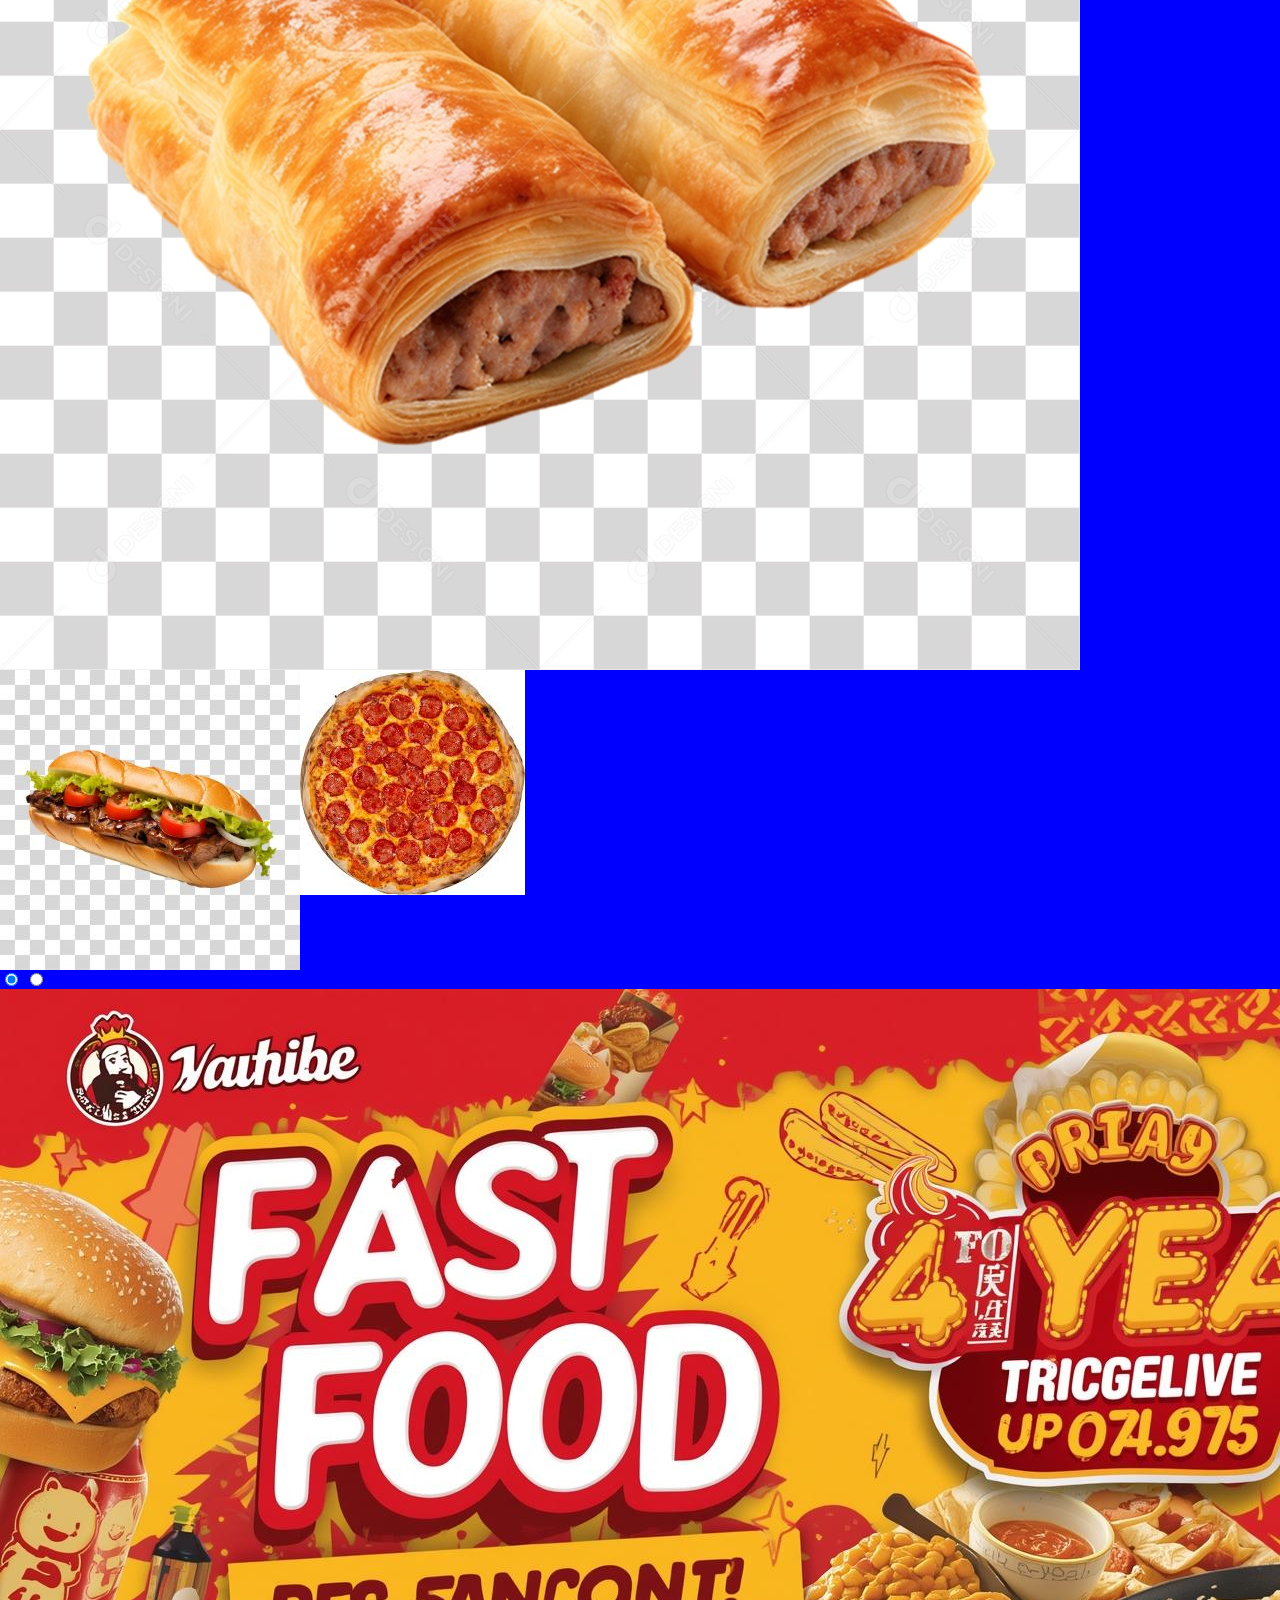
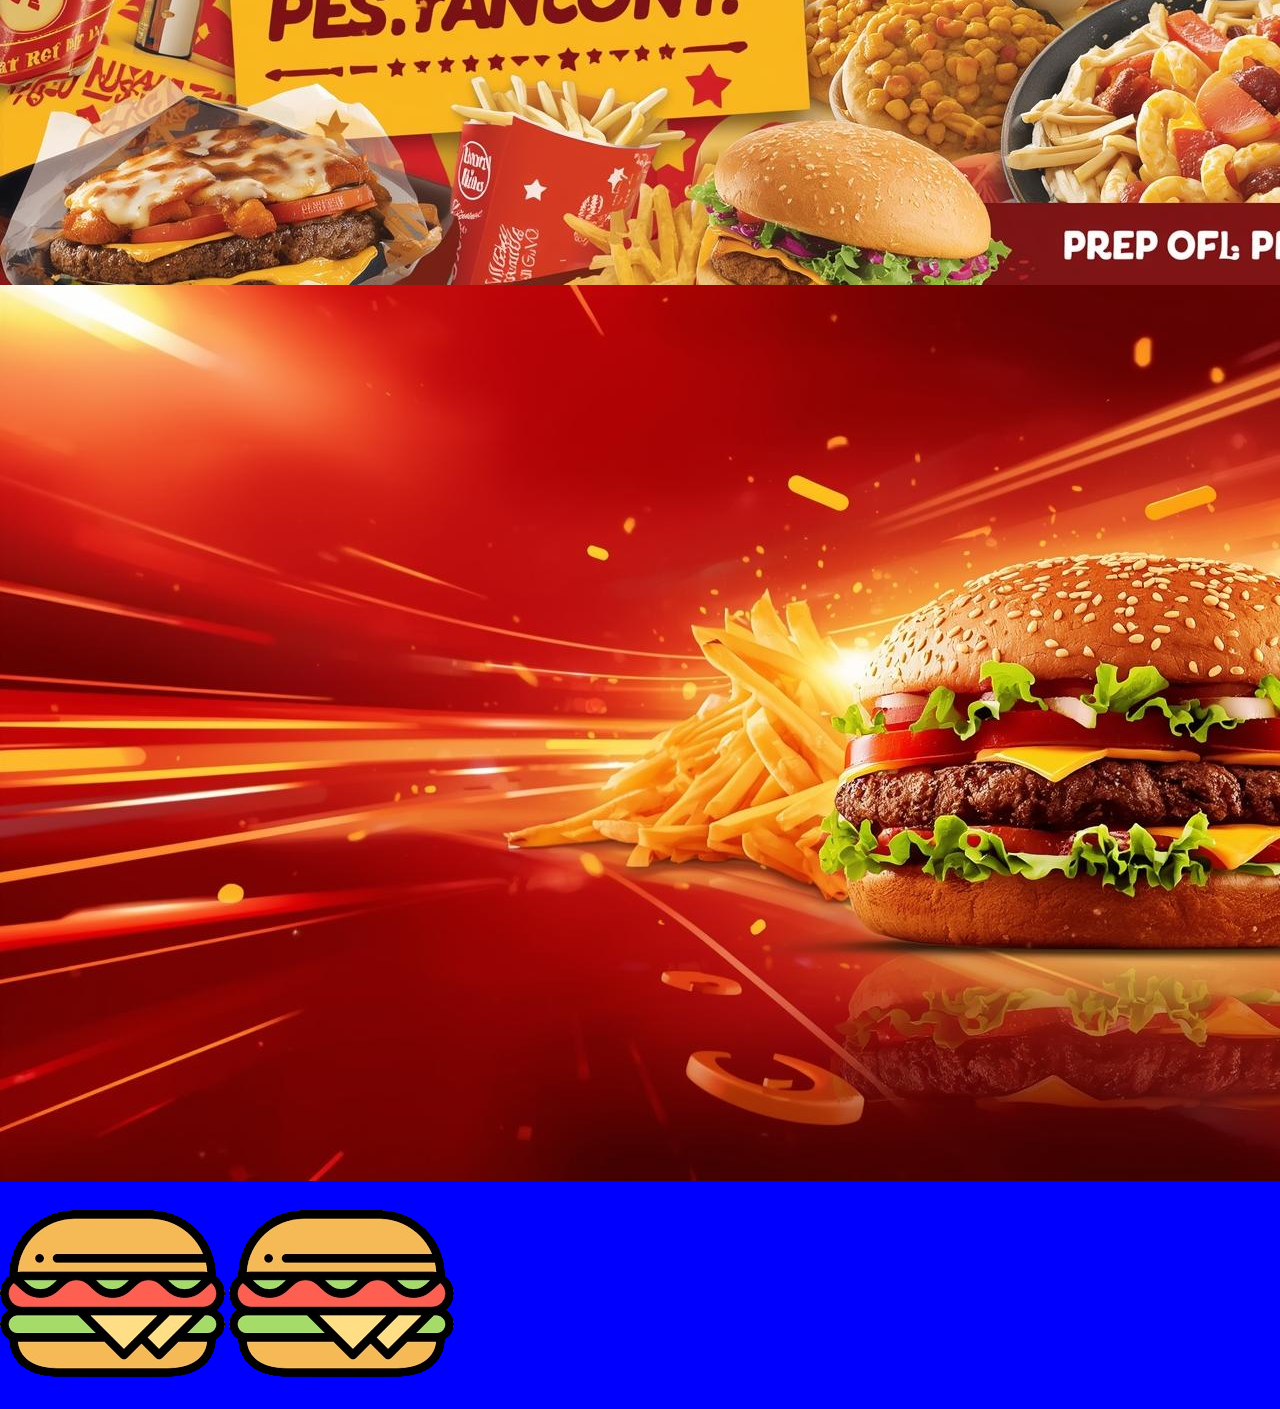
==== commit abe53816: "Add files via upload" ====
--- a/index.html
+++ b/index.html
@@ -38,6 +38,25 @@
                     <img class="col-8" src="imagem/lanche6.jpg">
                 </div>
             </section>
+
+            <section class="s2">
+                <div class="slider">
+                    <div class="slide_principal">
+                        <input type="radio" name="bola" id="bola1">
+                        <input type="radio" name="bola" id="bola2">
+                        <div class="col-12 slidee primeiro">
+                            <img class="col-12"  src="imagem/banner1.jpg">
+                        </div>
+                        <div class="col-12 slidee">
+                            <img class="col-12"  src="imagem/banner3.jpg">
+                        </div>
+                    </div>
+                </div>
+                <div class="quadradinhos">
+                    <label for="bola1"><img src="imagem/slideBotao.png"></label>
+                    <label for="bola2"><img src="imagem/slideBotao.png"></label>
+                </div>
+            </section>
         
         
     </body>
--- a/CSS/style.css
+++ b/CSS/style.css
@@ -50,6 +50,43 @@
     padding: 30px 0px;
 }
 
+.slider{
+    width: 100%;
+    height: 420px;
+    overflow: hidden;
+    padding: 20px 0px;
+}
+.slide_principal{
+    display: flex;
+    width: 200%;
+    transition: margin-left 2s !important;
+}
+.slidee{
+    width: 50%;
+}
+.slider input{
+    display: none;
+}
+.quadradinhos{
+    text-align: center;
+    margin-top: -50px;
+}
+.quadradinhos label{
+    margin-left: 5%;
+    margin-right: 5%;
+    color: white;
+}
+#bola1:checked ~ .primeiro{
+    margin-left: 0%;
+}
+#bola2:checked ~ .primeiro{
+    margin-left: -50%;
+}
+.quadradinhos img{
+    width: 5%;
+    outline: 3px solid white;
+}
+
 
 }
 
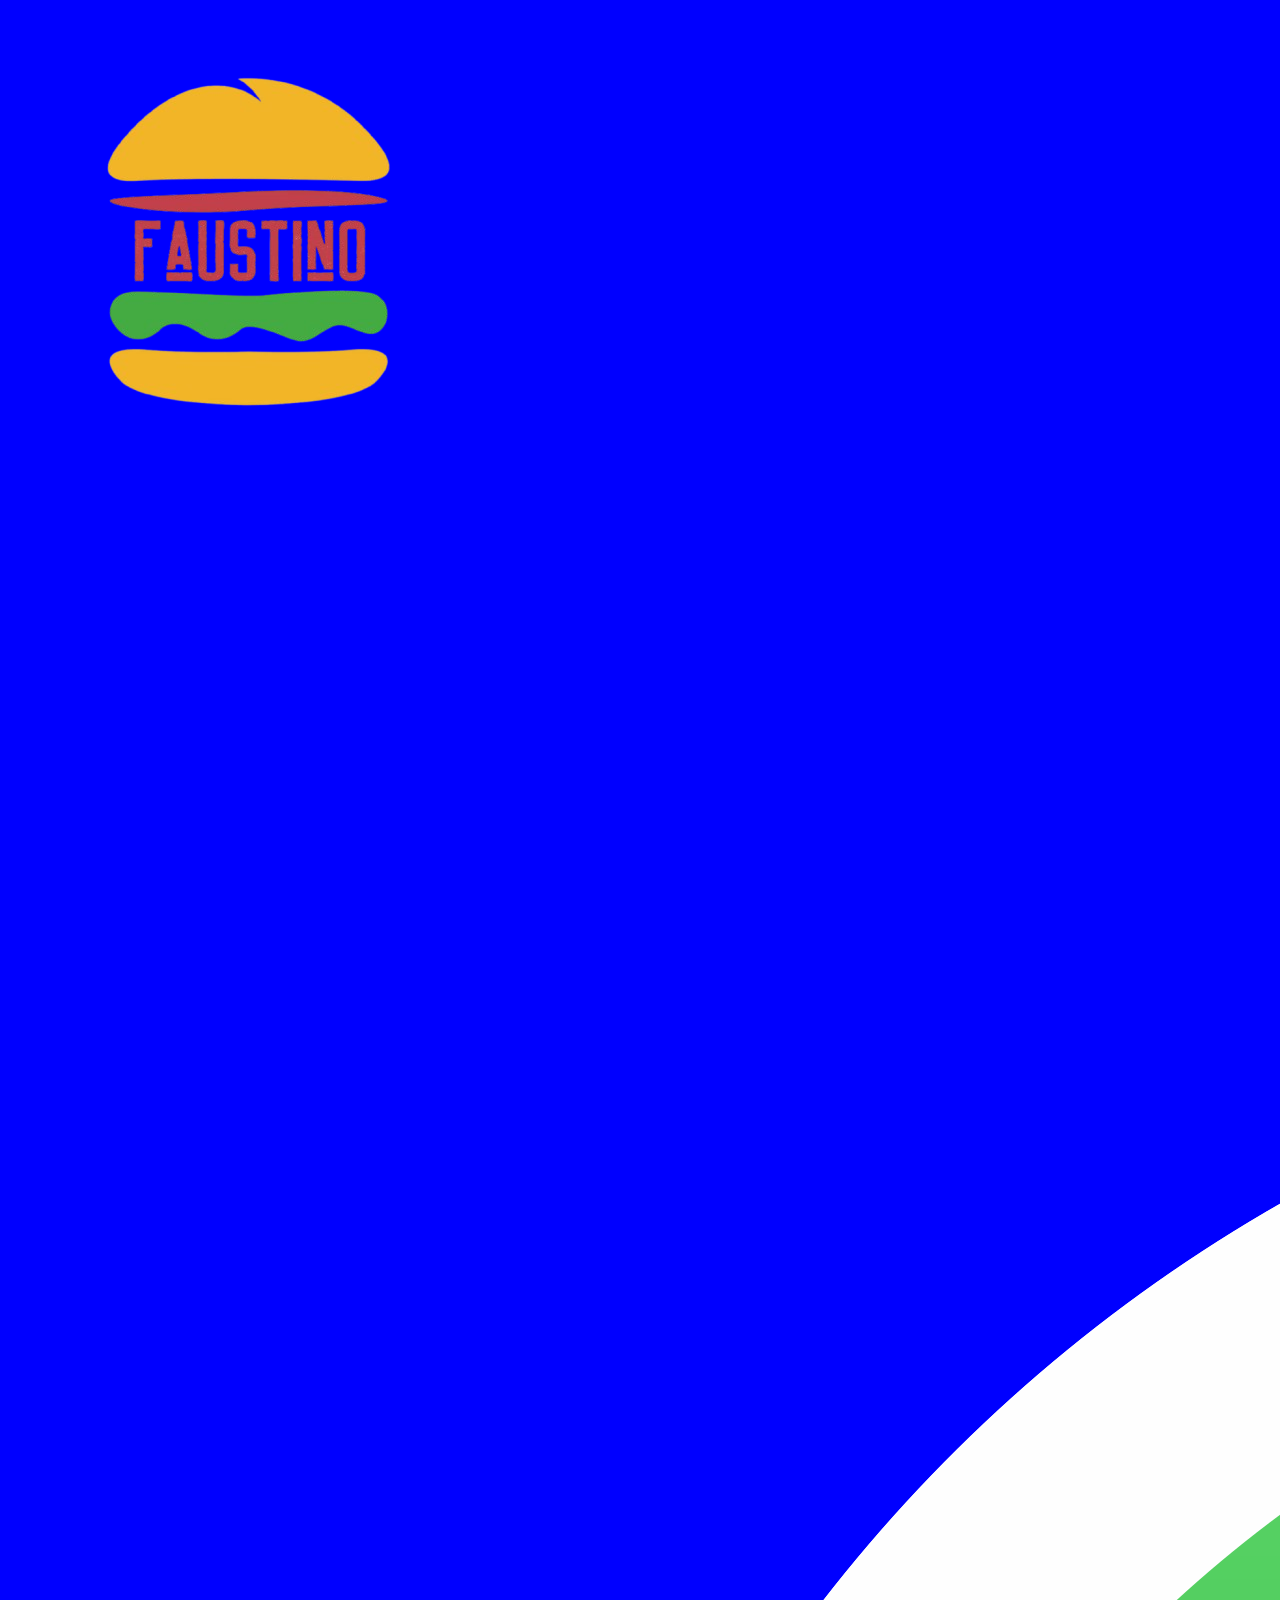
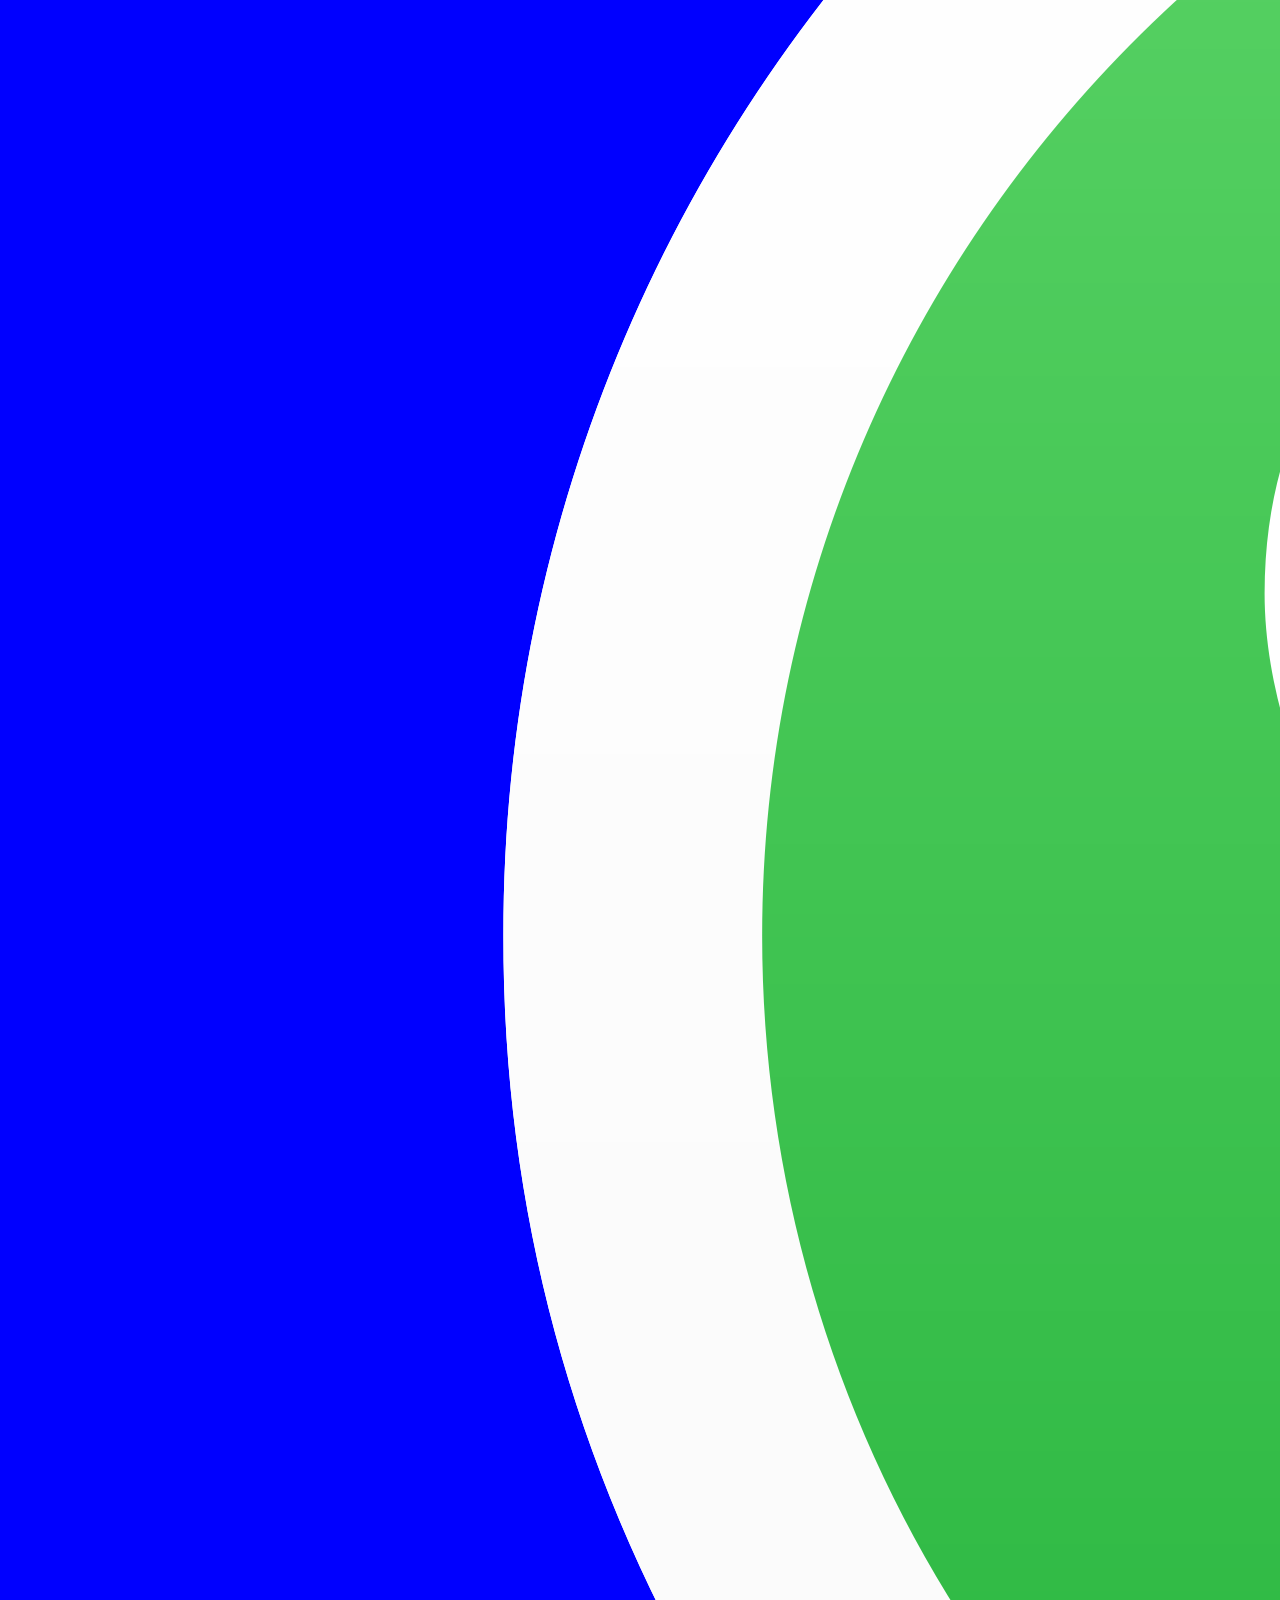
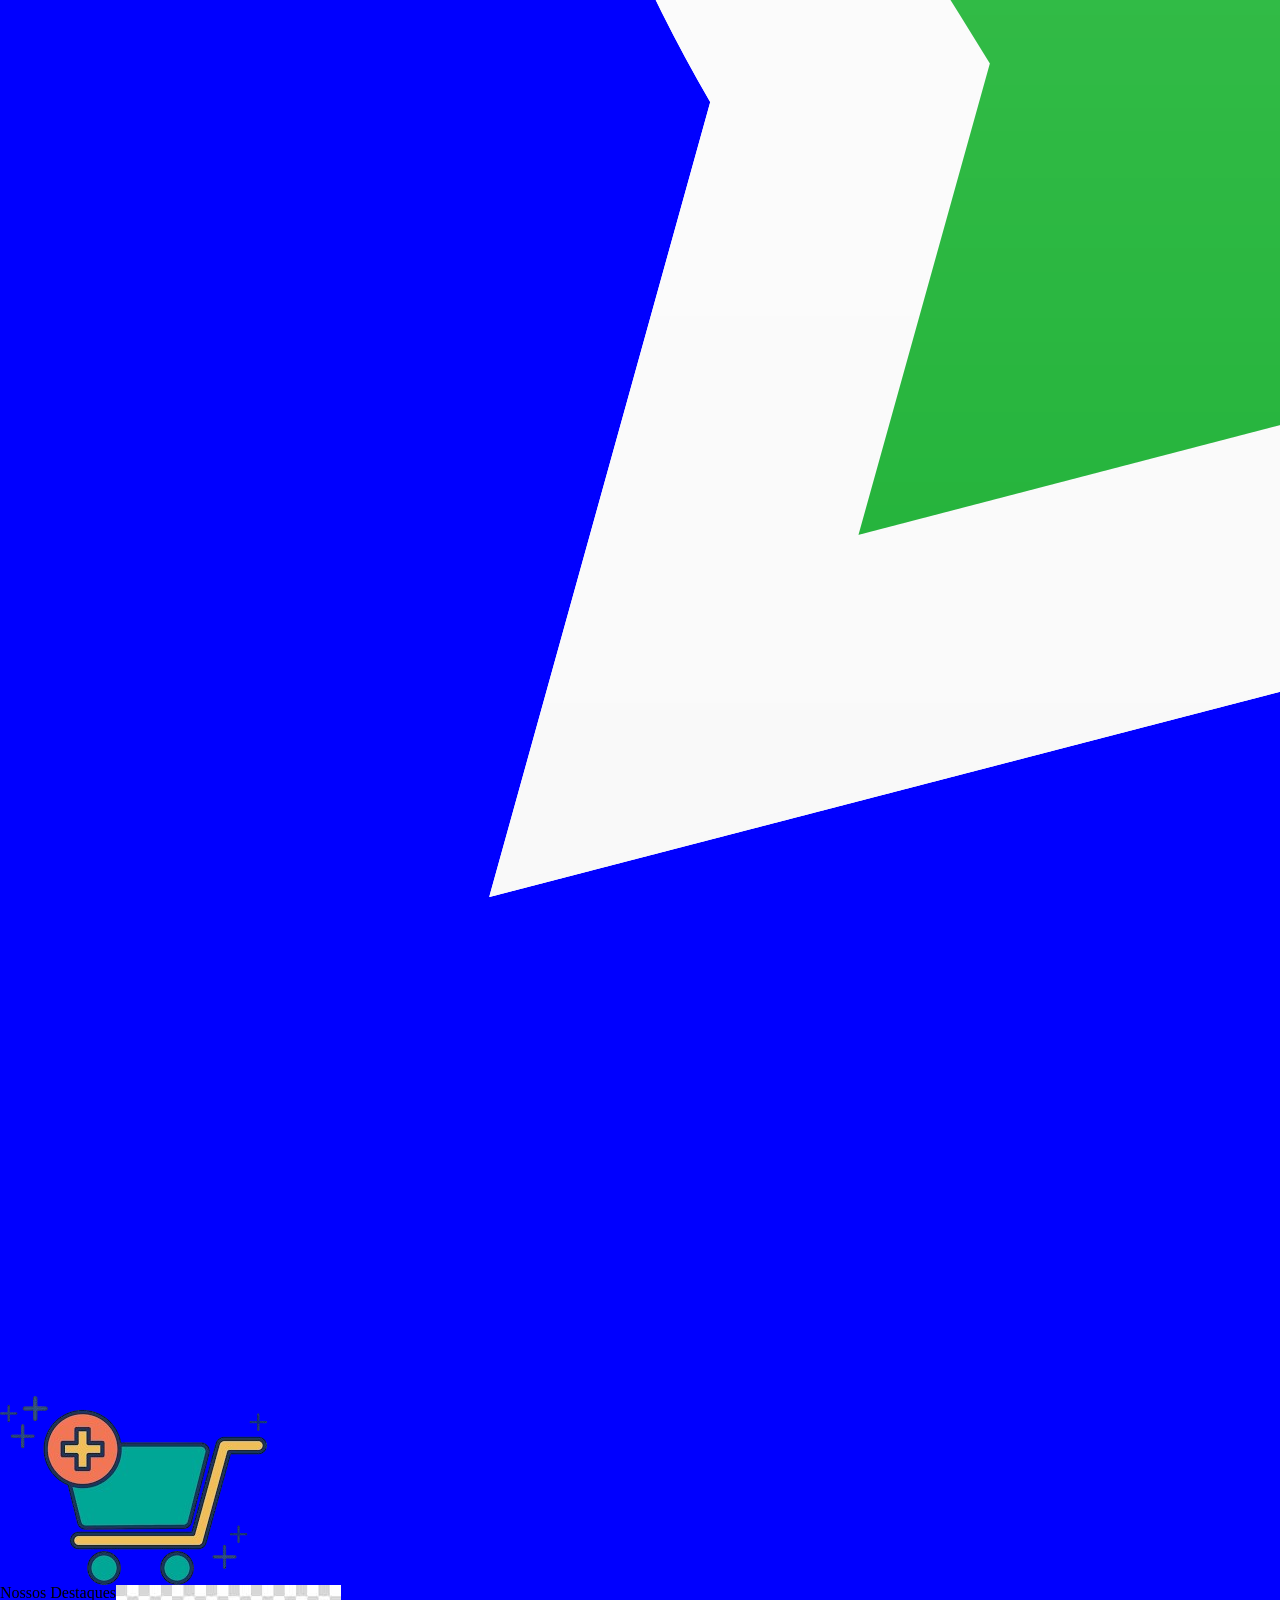
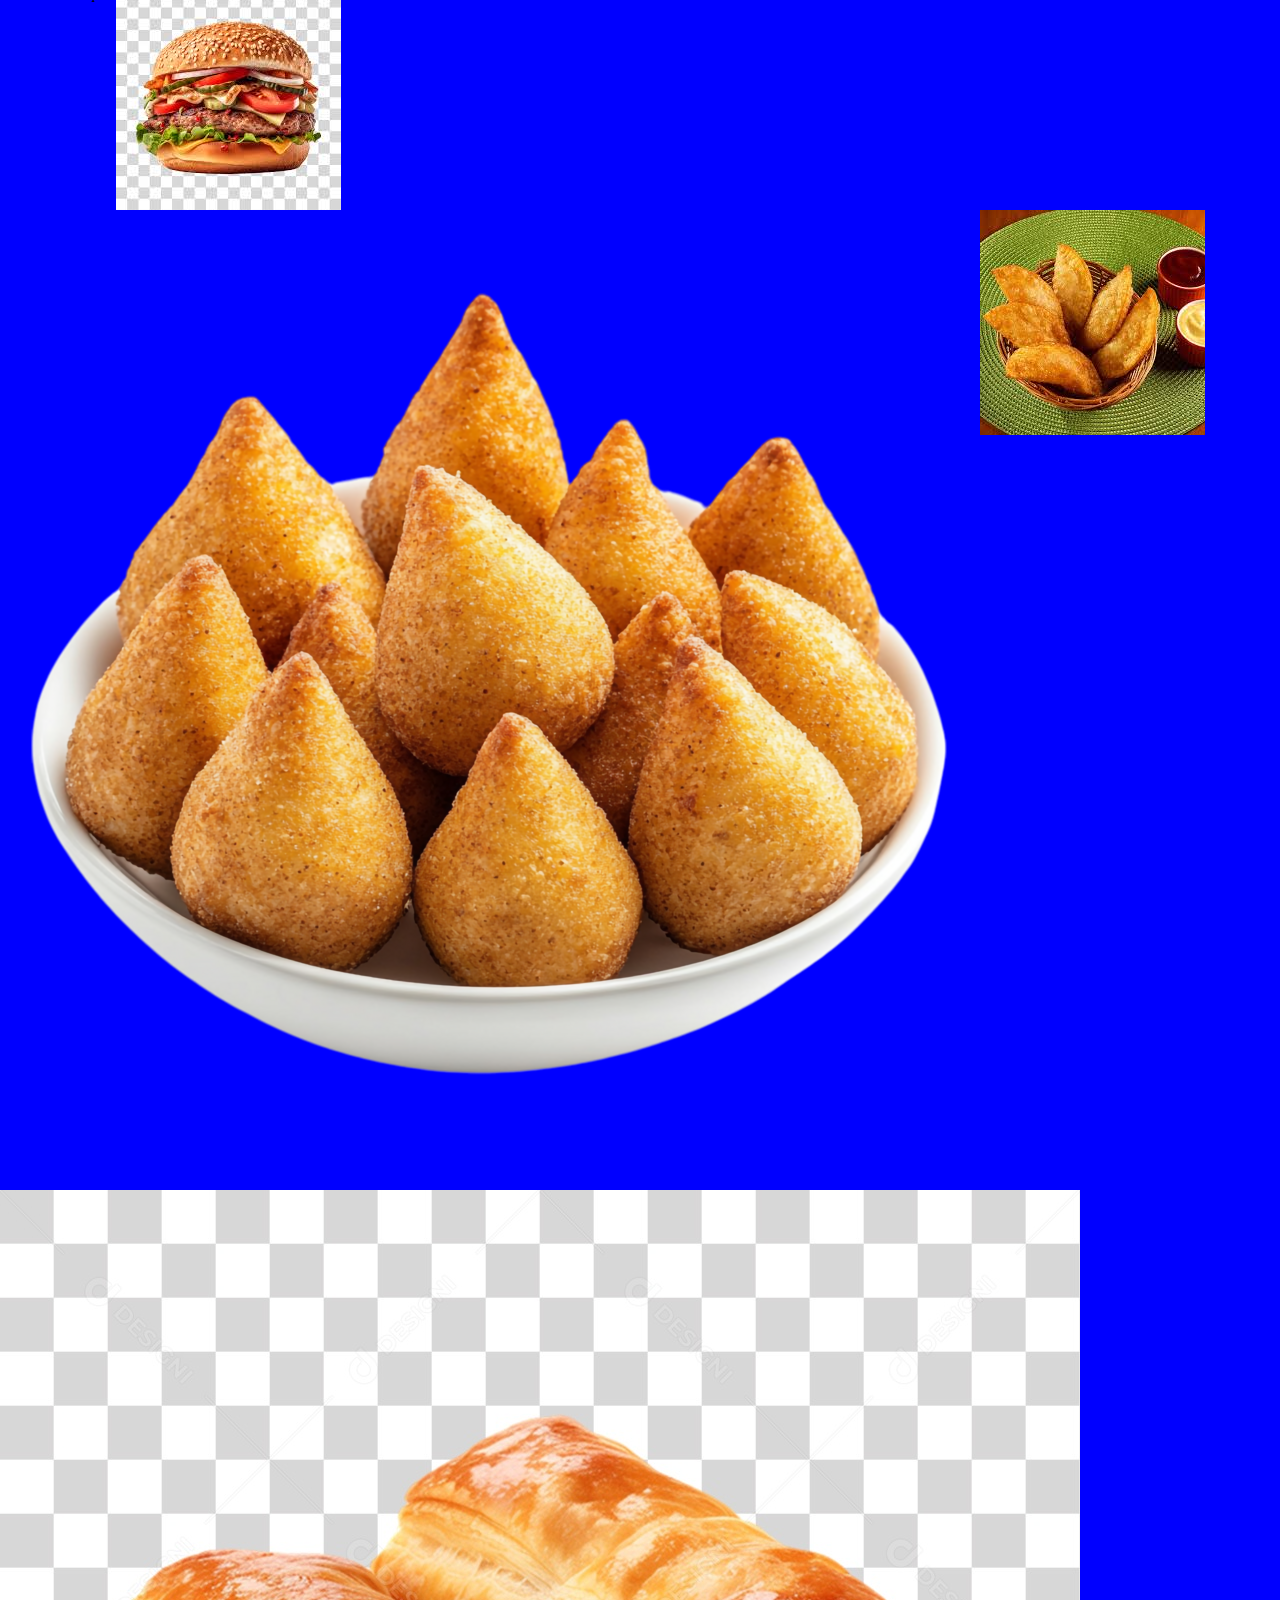
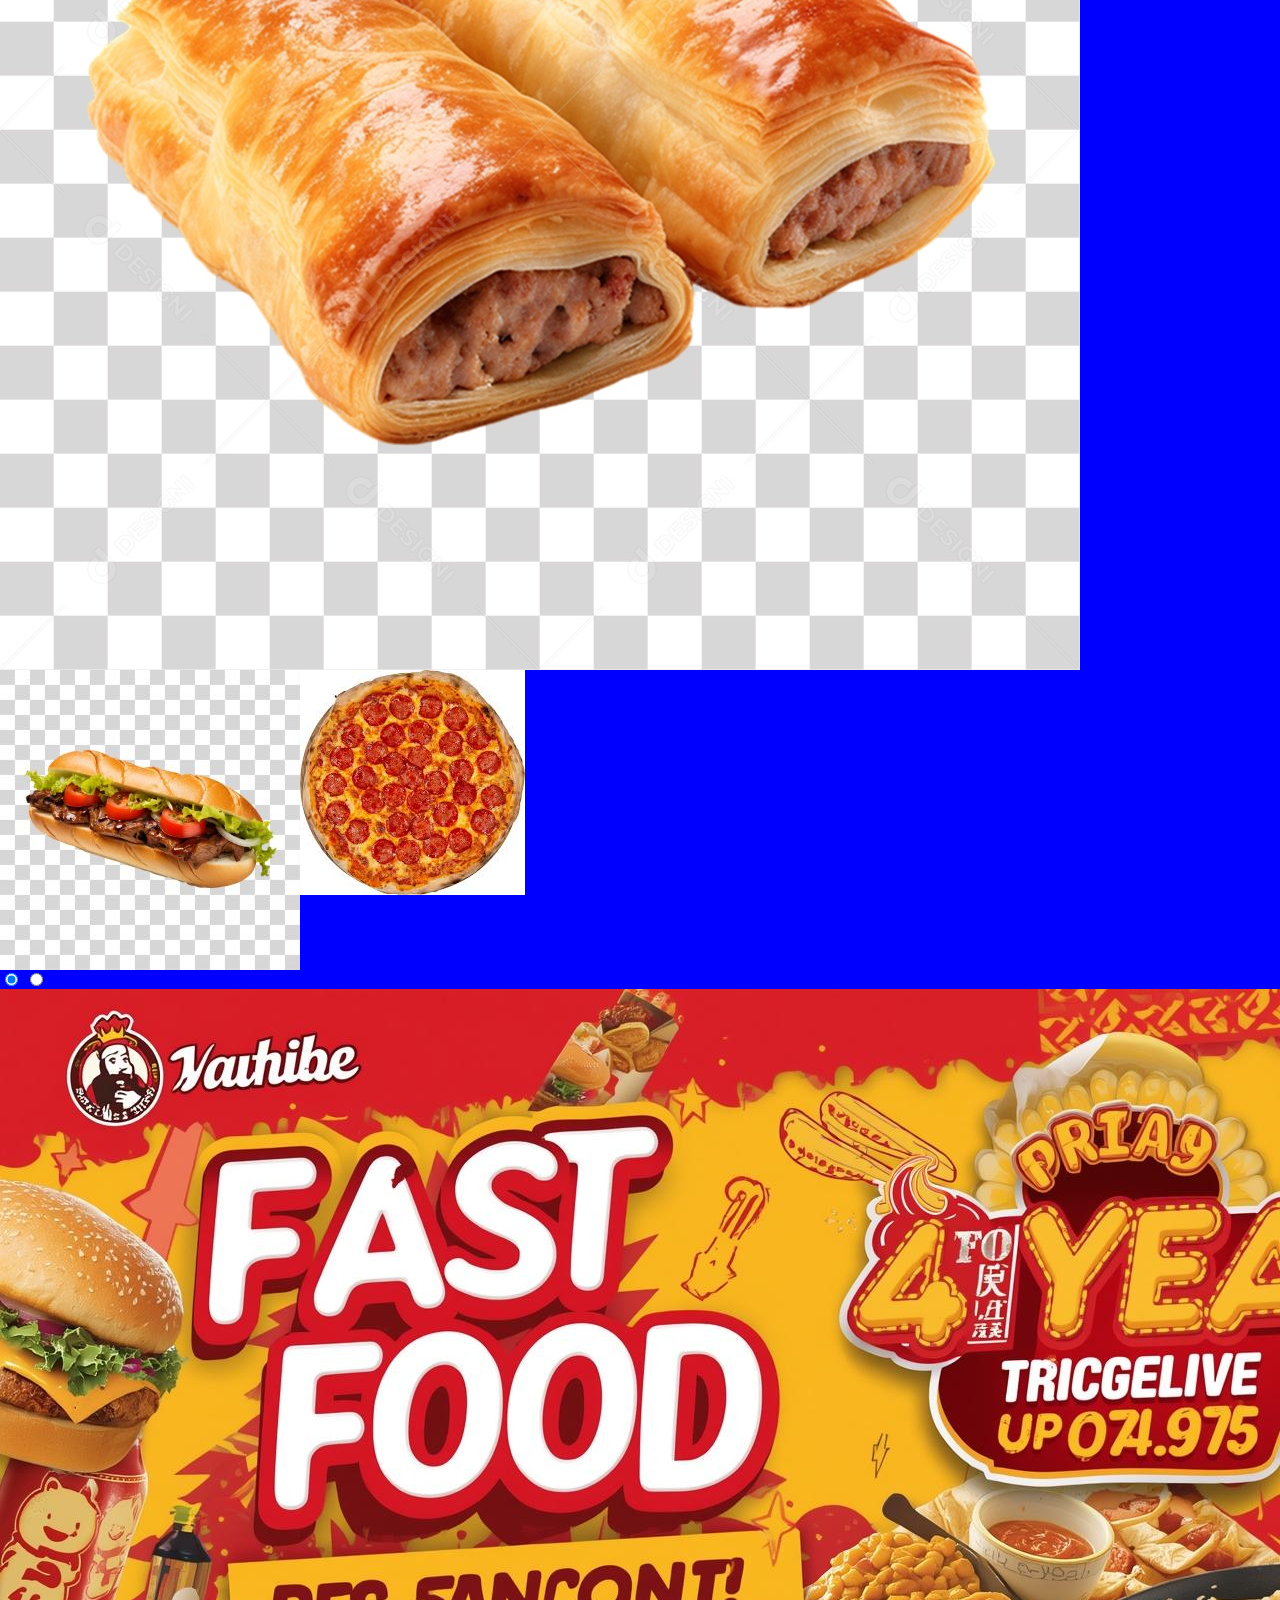
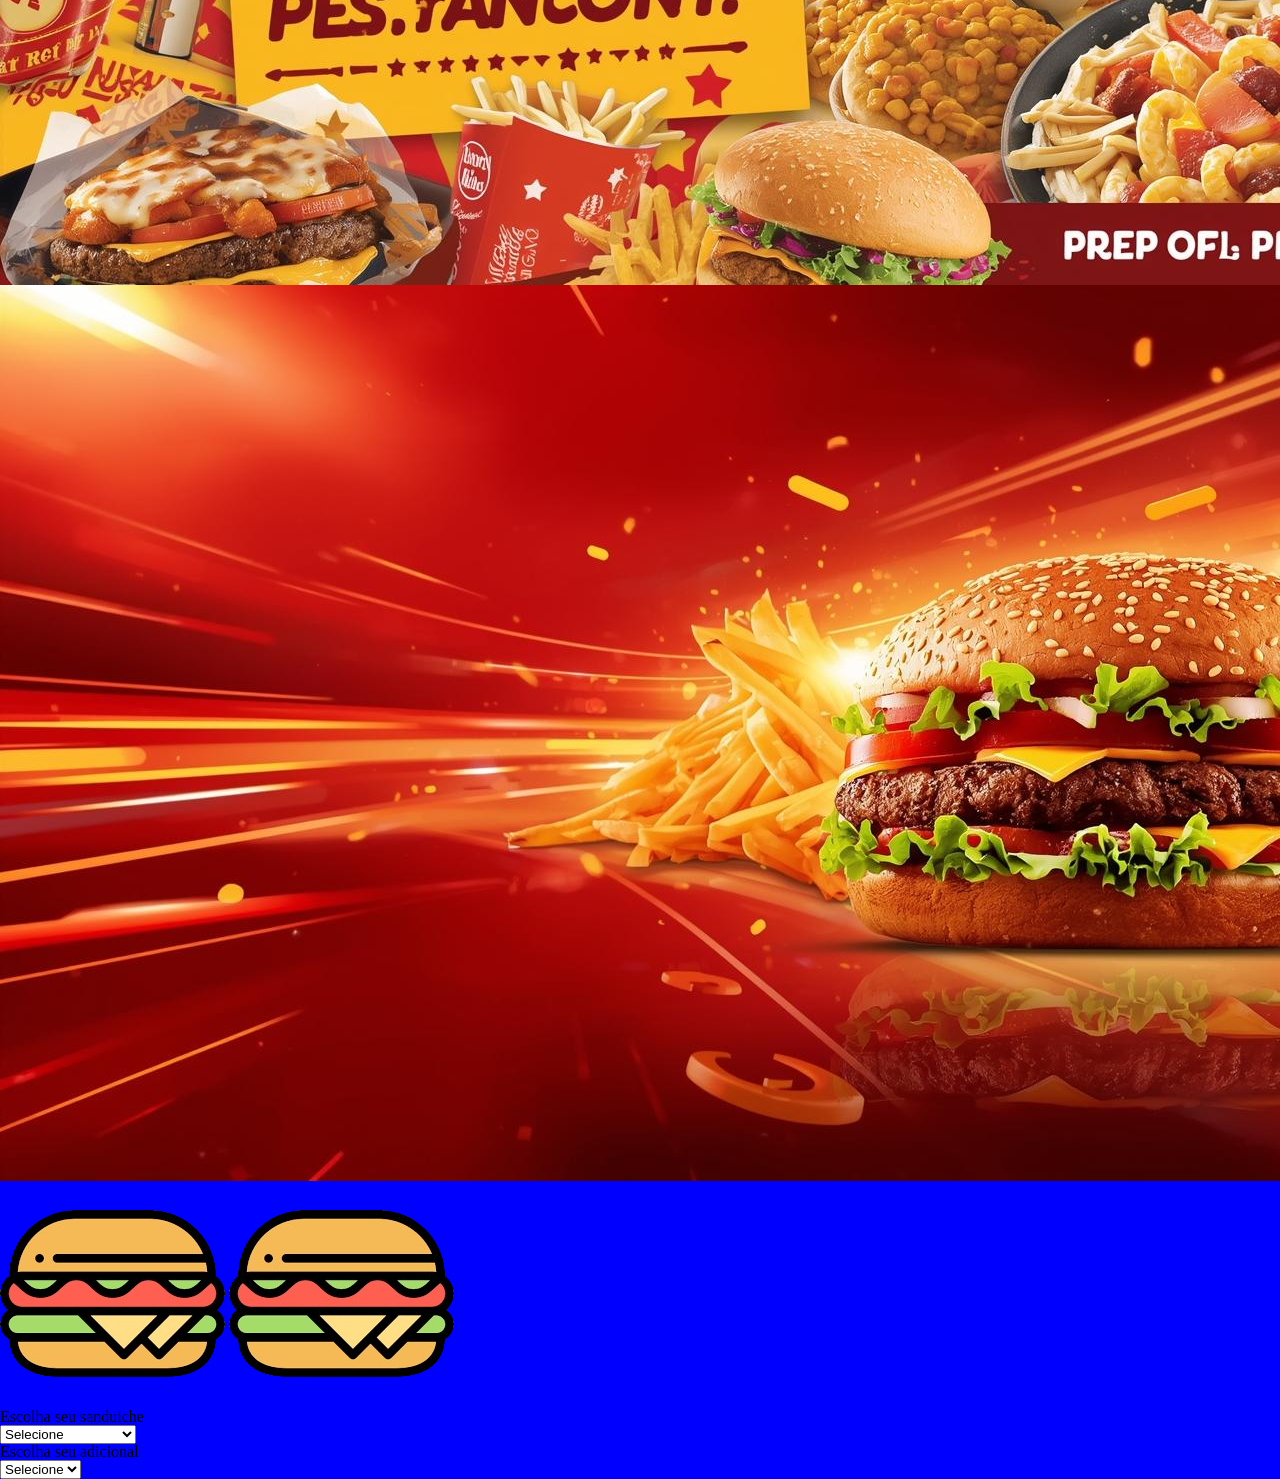
==== commit e9b8dab2: "Add files via upload" ====
--- a/index.html
+++ b/index.html
@@ -57,9 +57,31 @@
                     <label for="bola2"><img src="imagem/slideBotao.png"></label>
                 </div>
             </section>
+
+            <section class="s3">
+                <h1>Escolha seu sanduiche</h1>
+                <select id="lanche">
+                    <option value="">Selecione</option>
+                    <option value="sanduiche1">Sanduiches</option>
+                    <option value="coxinha">Coxinhas</option>
+                    <option value="pastel">Pasteis</option>
+                    <option value="cigarrete">Cigarretes</option>
+                    <option value="cubano">Sanduiche Cubano</option>
+                    <option value="pizza">Pizzas</option>
+                </select>
+                <h1>Escolha seu adicional</h1>
+                <select id="adicional">
+                    <option value="">Selecione</option>
+                    <option value="frango">Frango</option>
+                    <option value="ovo">Ovo</option>
+                    <option value="bacon">Bacon</option>
+                </select>
+                <div id="resposta"></div>
+            </section>
         
         
     </body>
+    
     <script src="script.js"></script>
 </html>
 
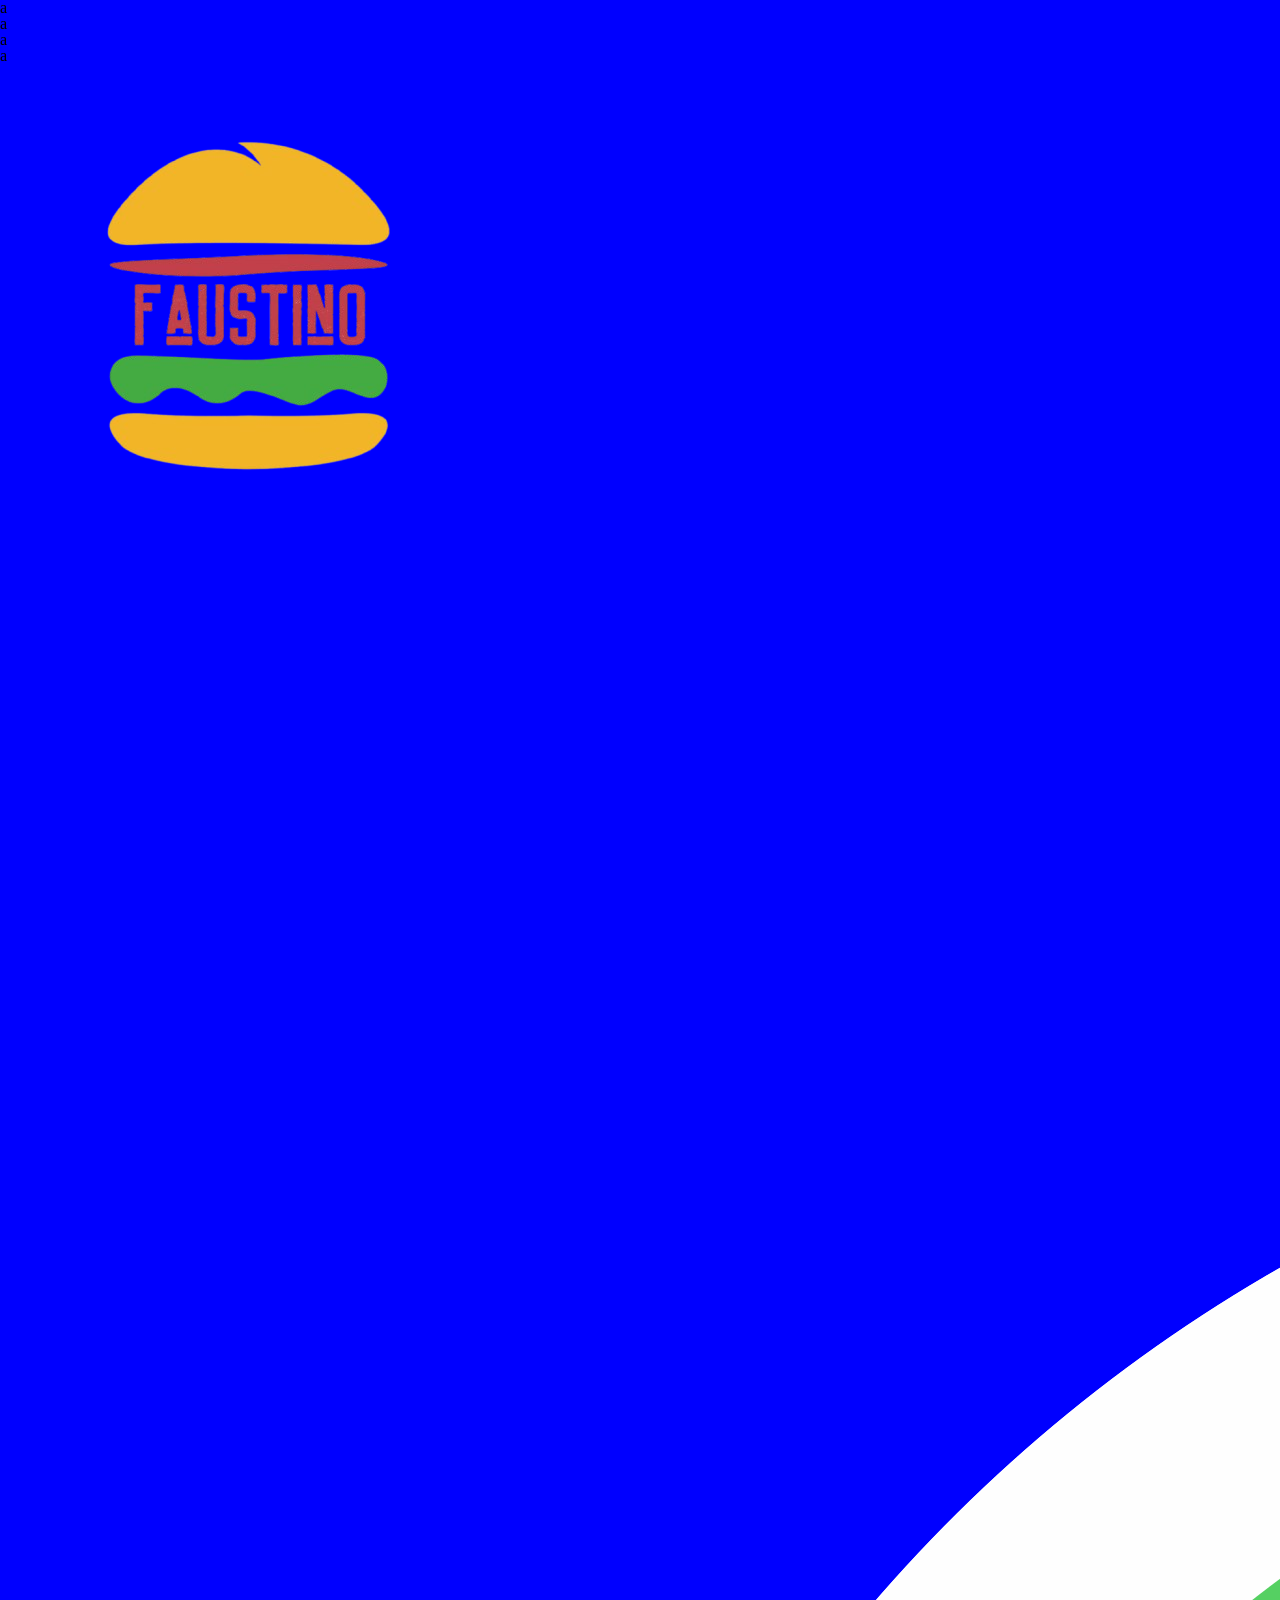
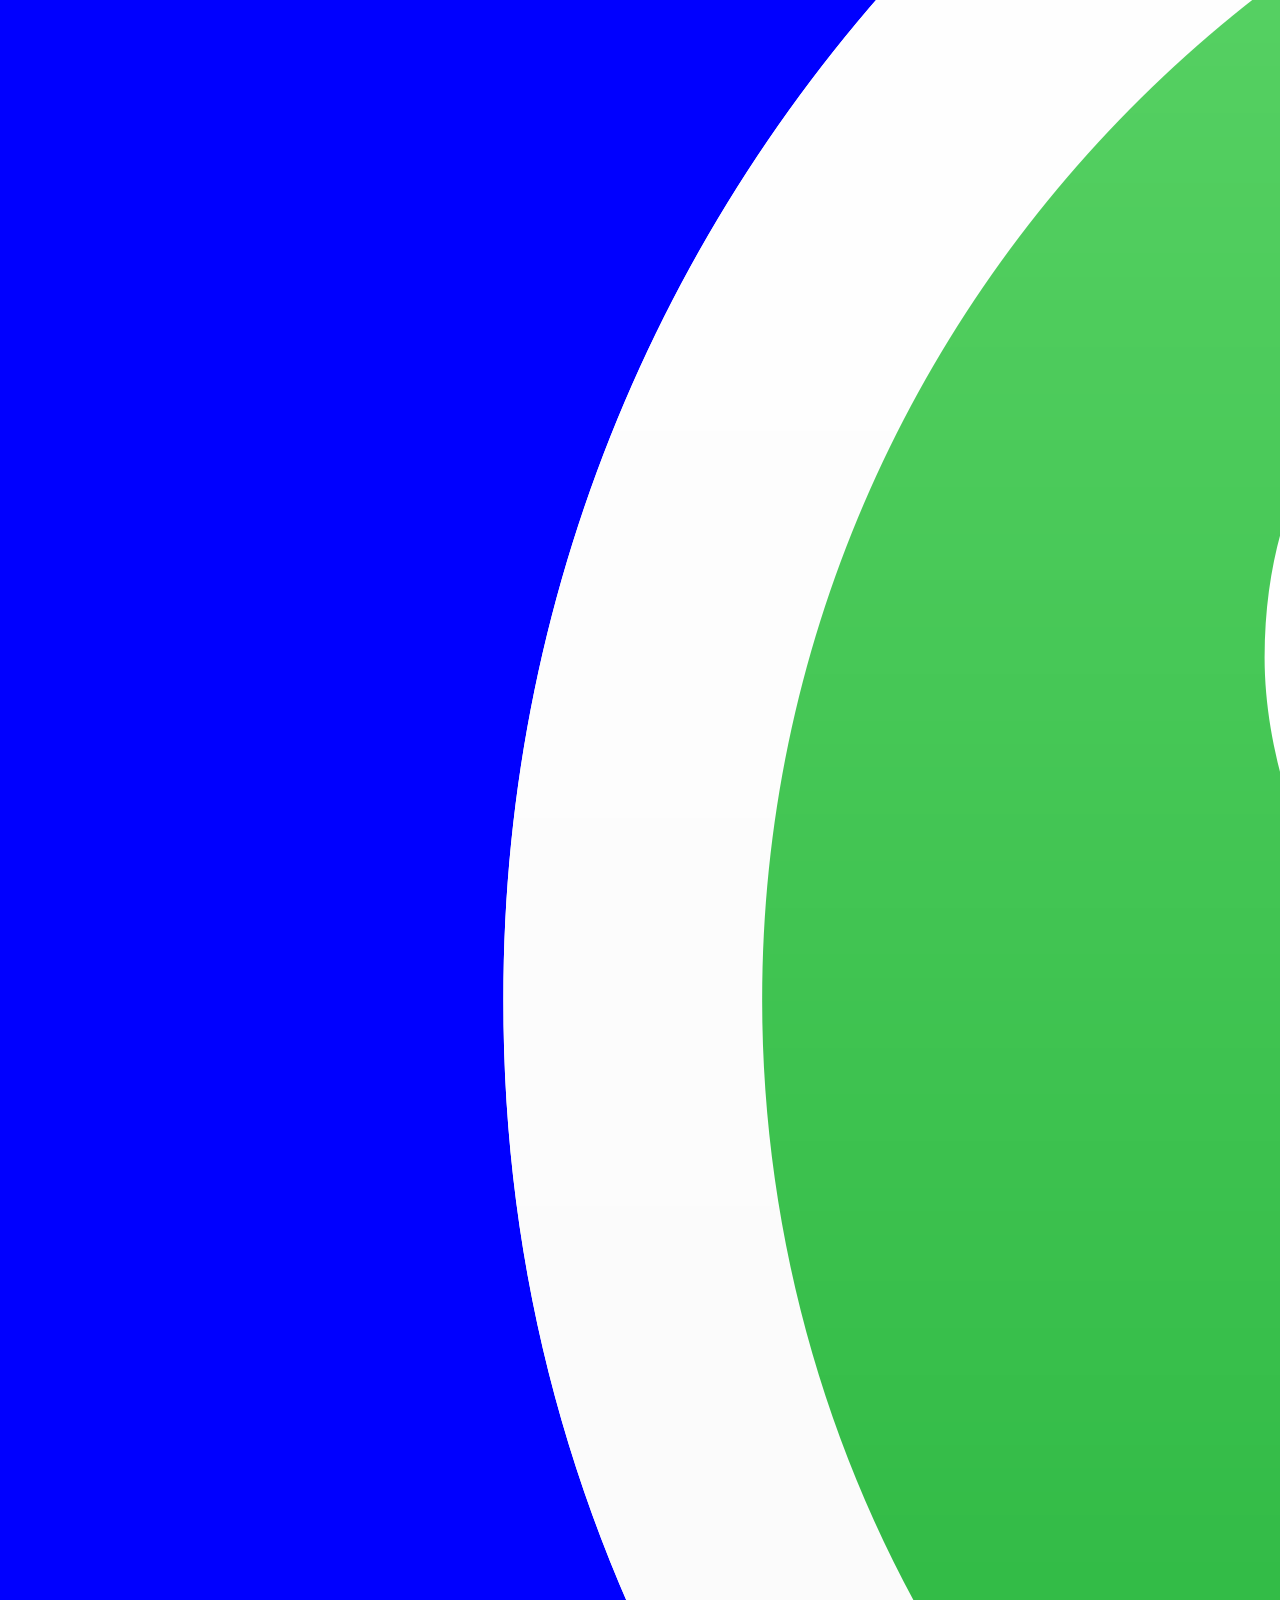
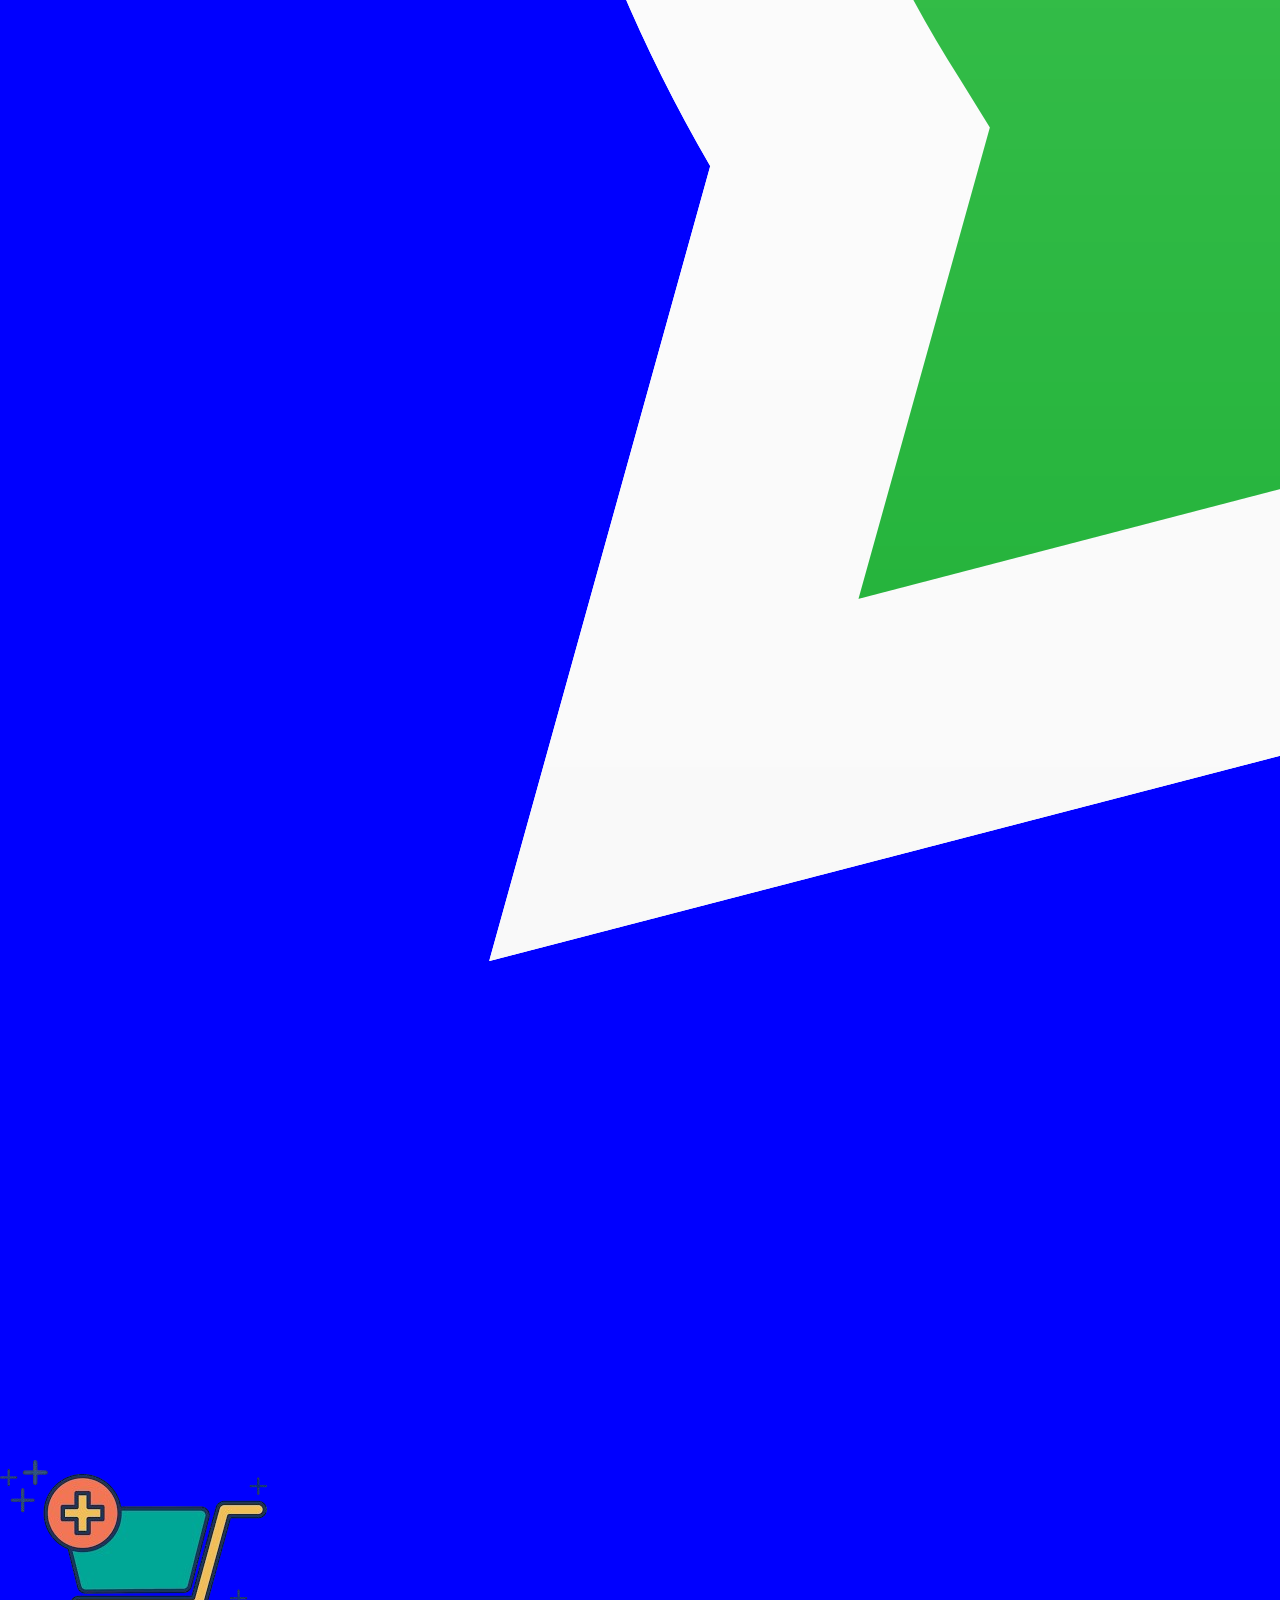
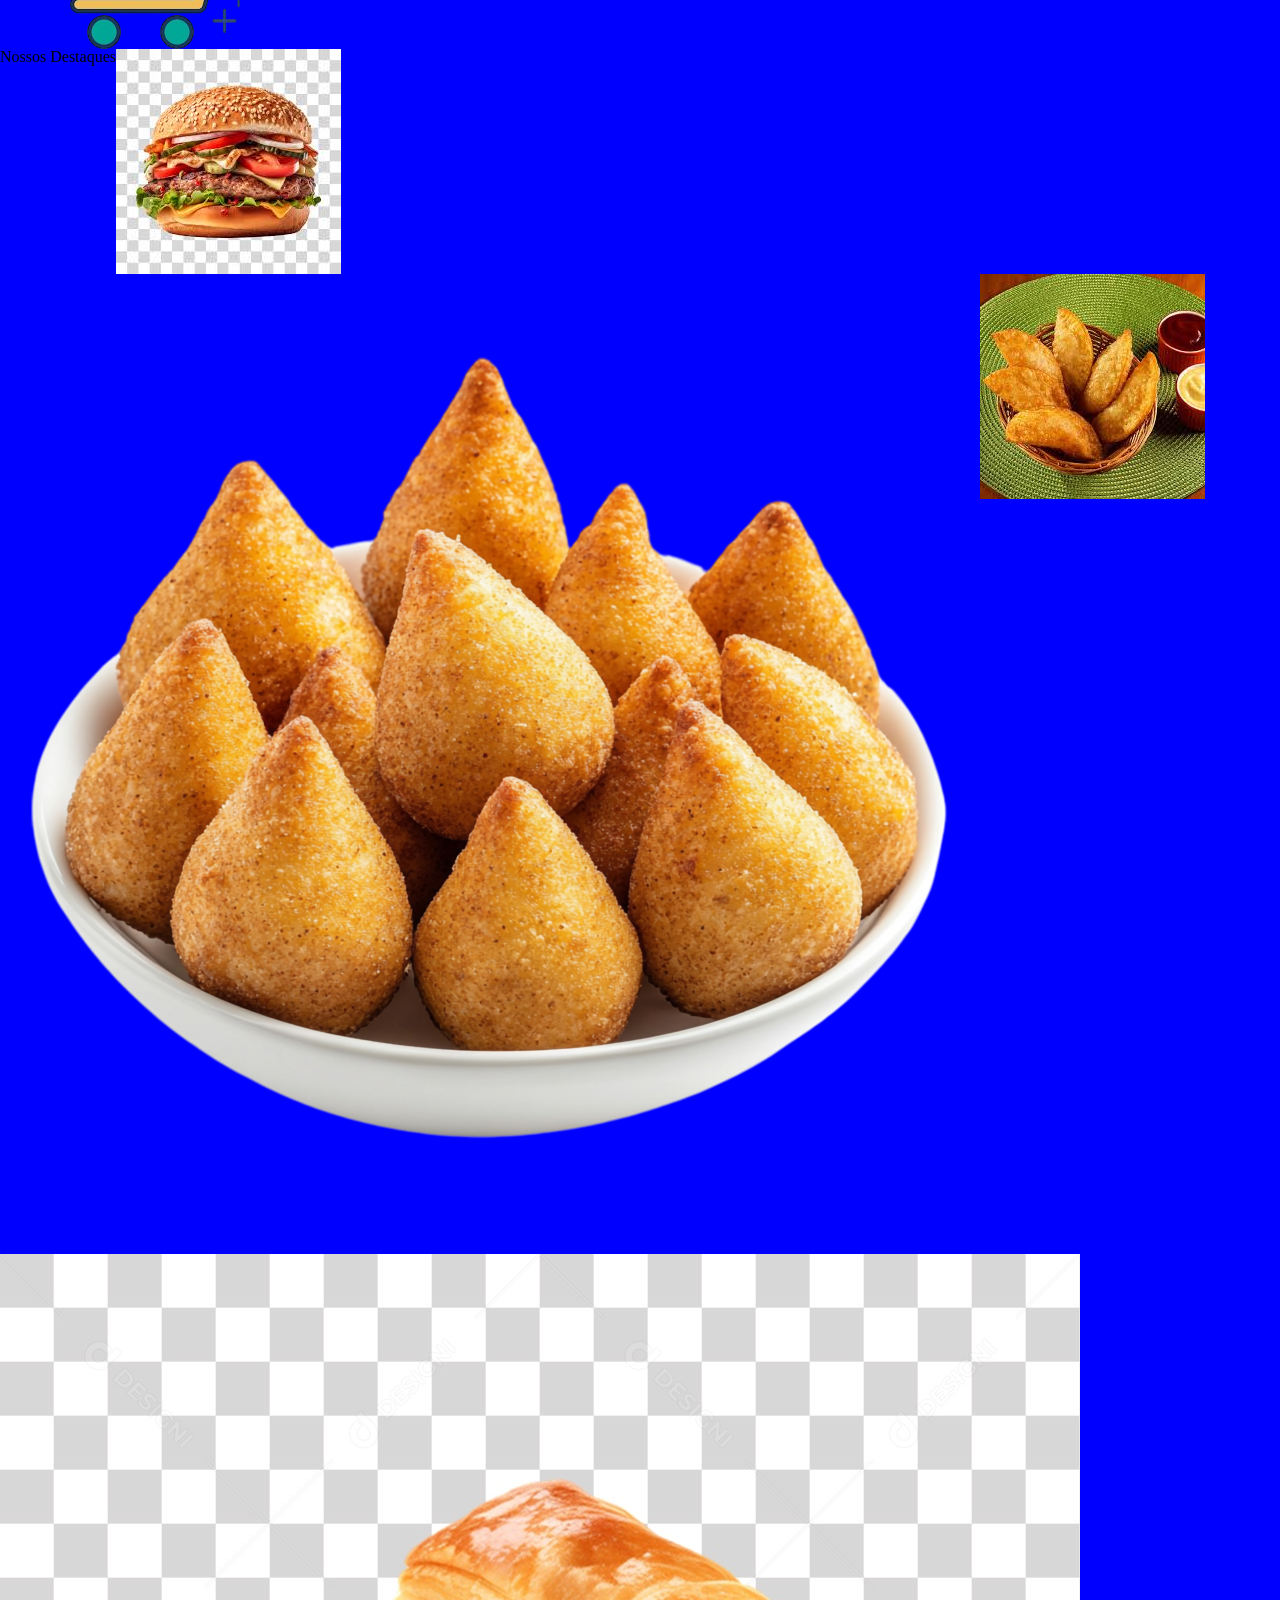
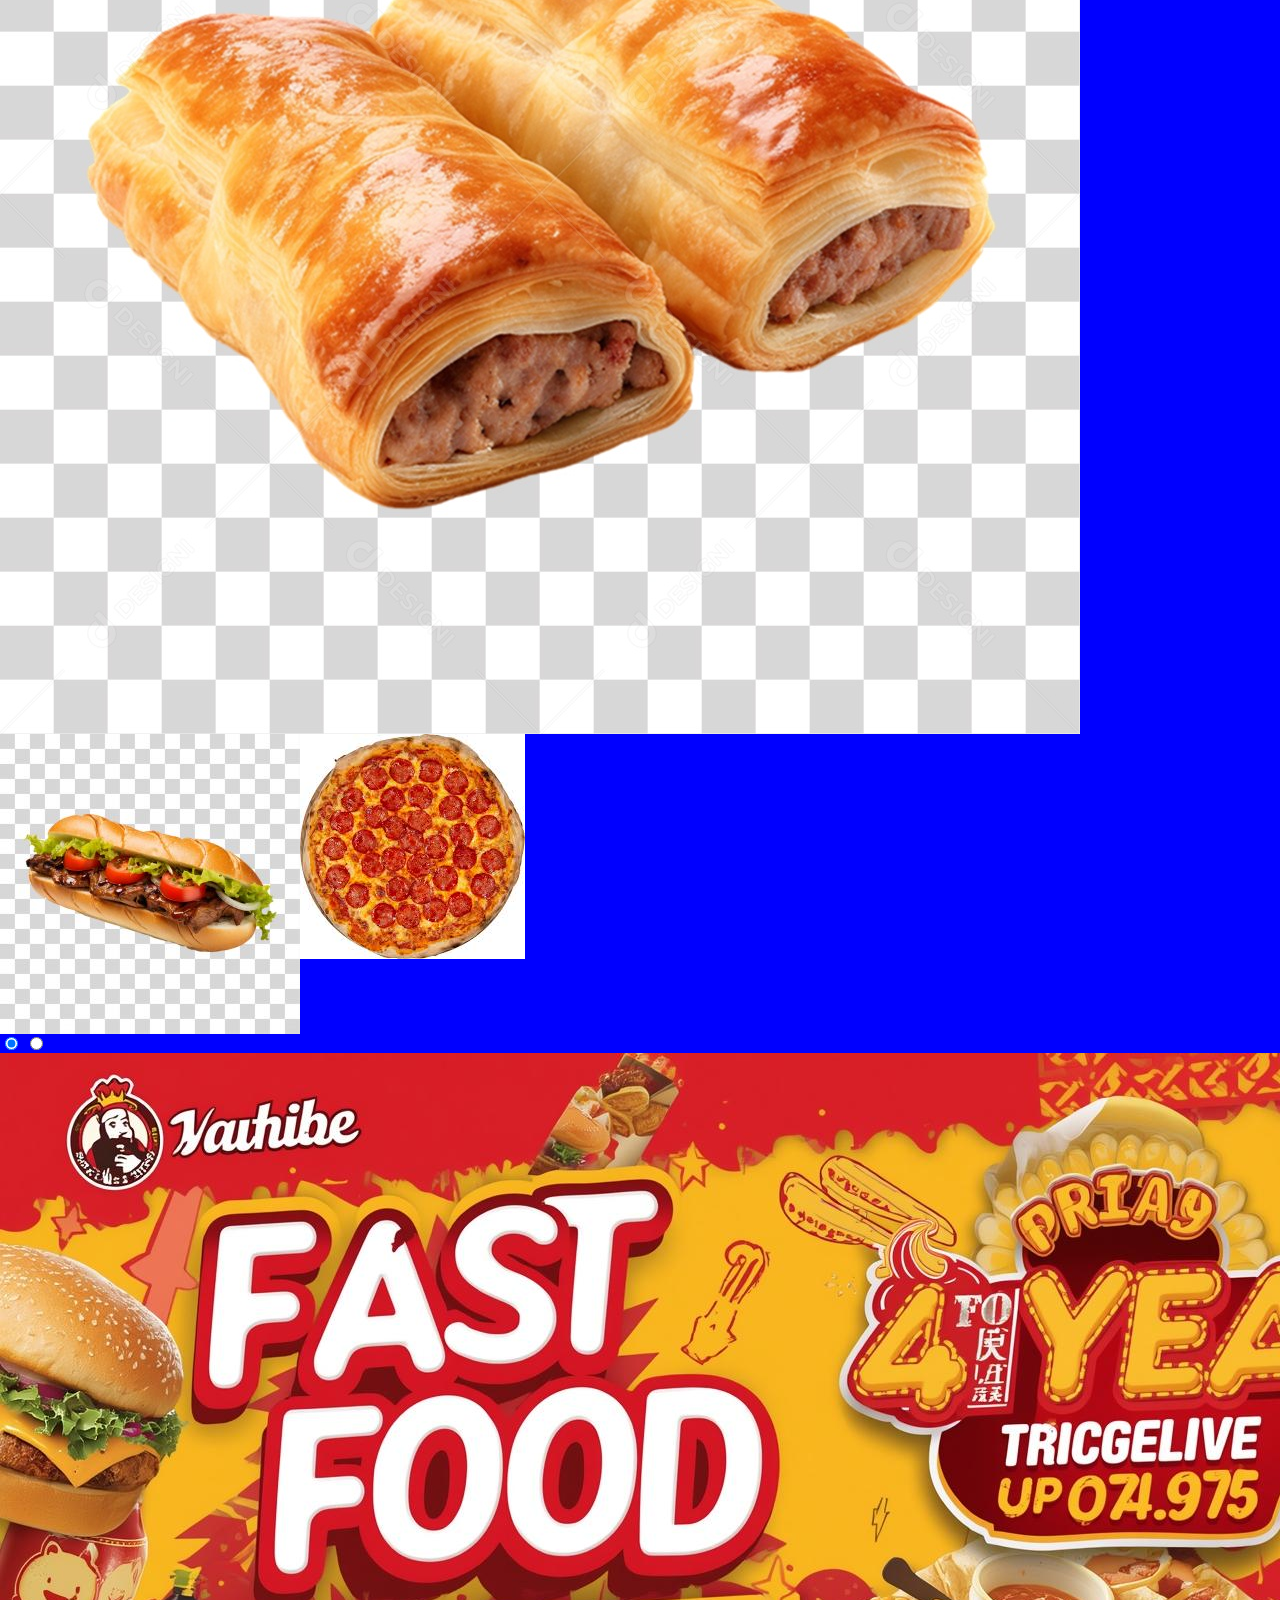
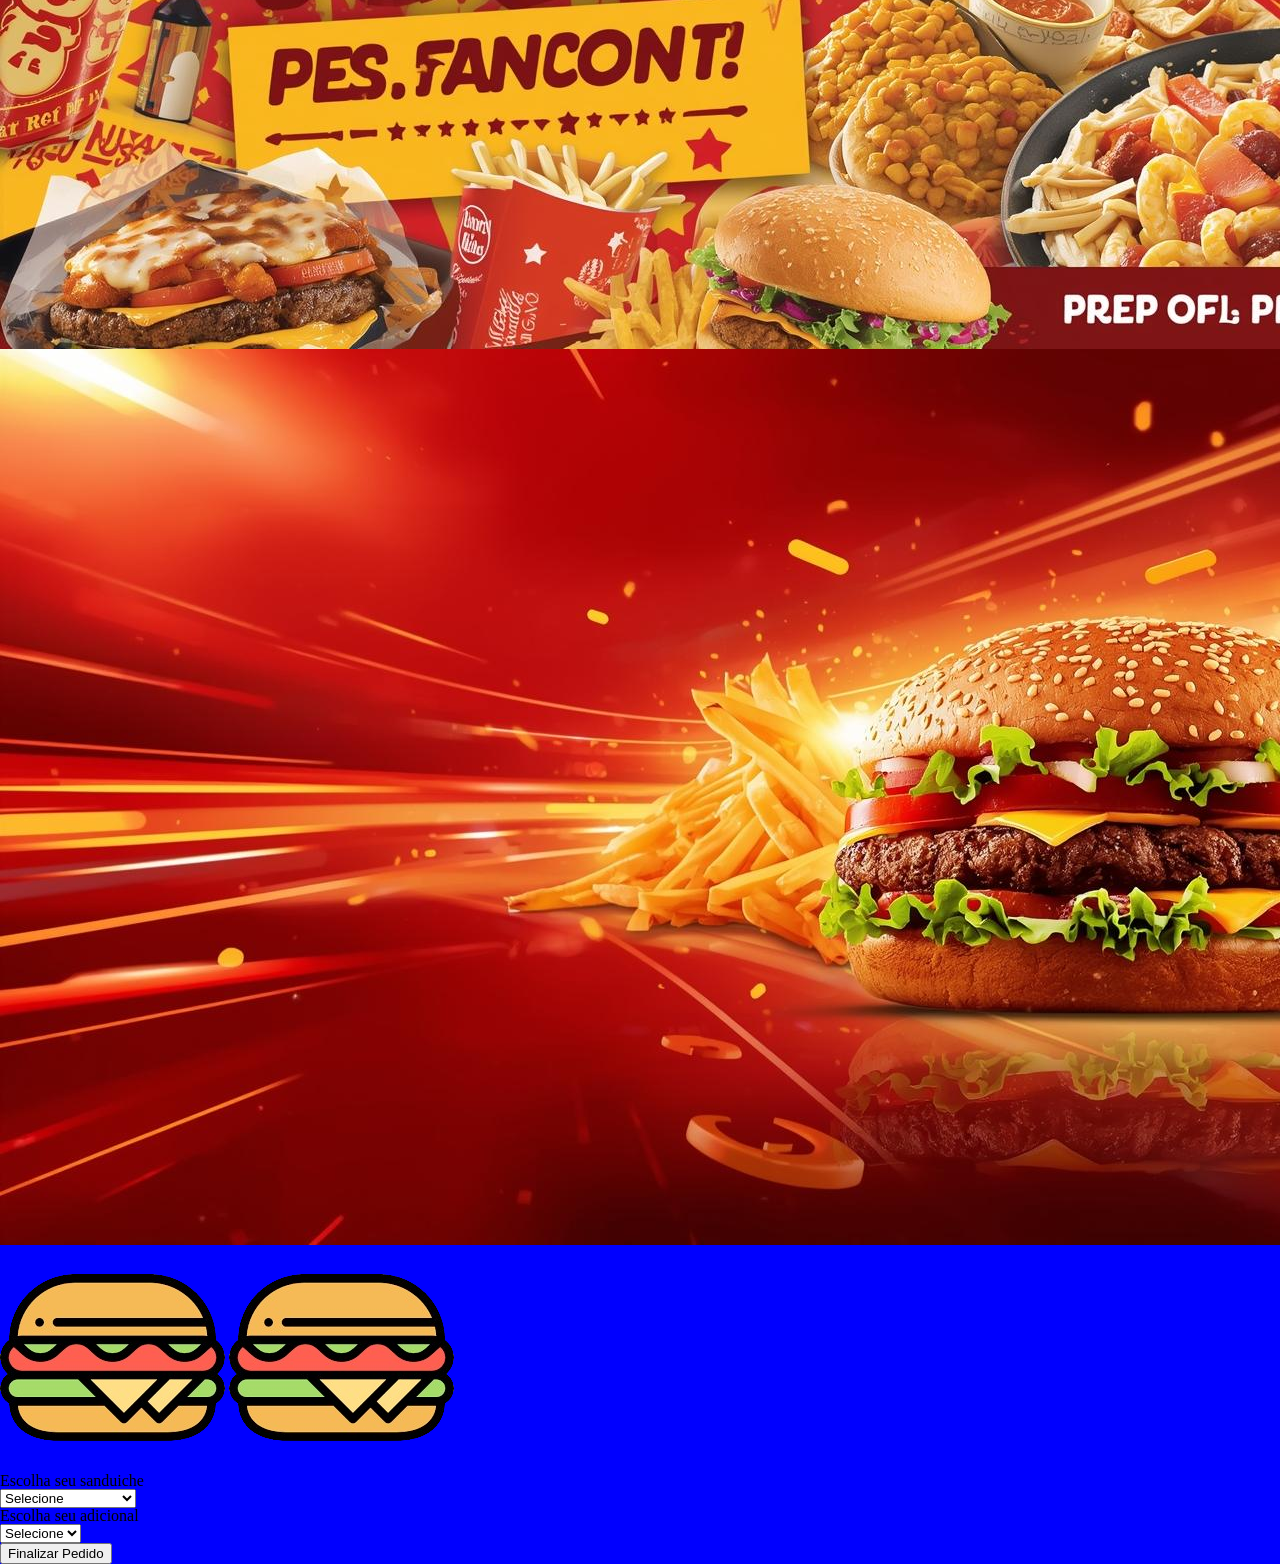
==== commit 857ee2ab: "Add files via upload" ====
--- a/index.html
+++ b/index.html
@@ -7,6 +7,20 @@
         <link rel="stylesheet" href="CSS/style.css">
     </head>
     <body>
+        <section class="fixo">
+            <div class="col-3">
+                a
+            </div>
+            <div class="col-3">
+                a
+            </div>
+            <div class="col-3">
+                a
+            </div>
+            <div class="col-3">
+                a
+            </div>
+        </section>
         <header class="fxw">
             <div class="col-3">
                 <img class="col-7 logo" src="imagem/logoLanch-removebg-preview.png">
@@ -77,9 +91,9 @@
                     <option value="bacon">Bacon</option>
                 </select>
                 <div id="resposta"></div>
+
+                <button id="finalizar" class="finalizar">Finalizar Pedido</button>
             </section>
-        
-        
     </body>
     
     <script src="script.js"></script>
@@ -88,3 +102,5 @@
 
 
 
+
+
--- a/CSS/style.css
+++ b/CSS/style.css
@@ -18,7 +18,7 @@
 
 
 /* padrão de celular */
-@media (max-width: 720px){
+@media (max-width: 430px){
    
 body{
     background-color: orange;
@@ -69,7 +69,7 @@
 }
 .quadradinhos{
     text-align: center;
-    margin-top: -50px;
+    margin-top: -190px;
 }
 .quadradinhos label{
     margin-left: 5%;
@@ -86,9 +86,33 @@
     width: 5%;
     outline: 3px solid white;
 }
+.s3{
+    padding-top: 20px;
+    text-align: center;
+}
+.s3 select{
+    margin: 10px 0;
+    width: 50%;
+    font-size: 20px;
+}
+.s3 h1{
+    font-size: 20px;
+    color: white;
+}
+.s3 button{
+    font-size: 20px;
+    background-color: red;
+    color: white;
+    border: none;
+}
+.s3 button:hover{
+    background-color: black;
+}
 
 
 }
 
 
 
+
+
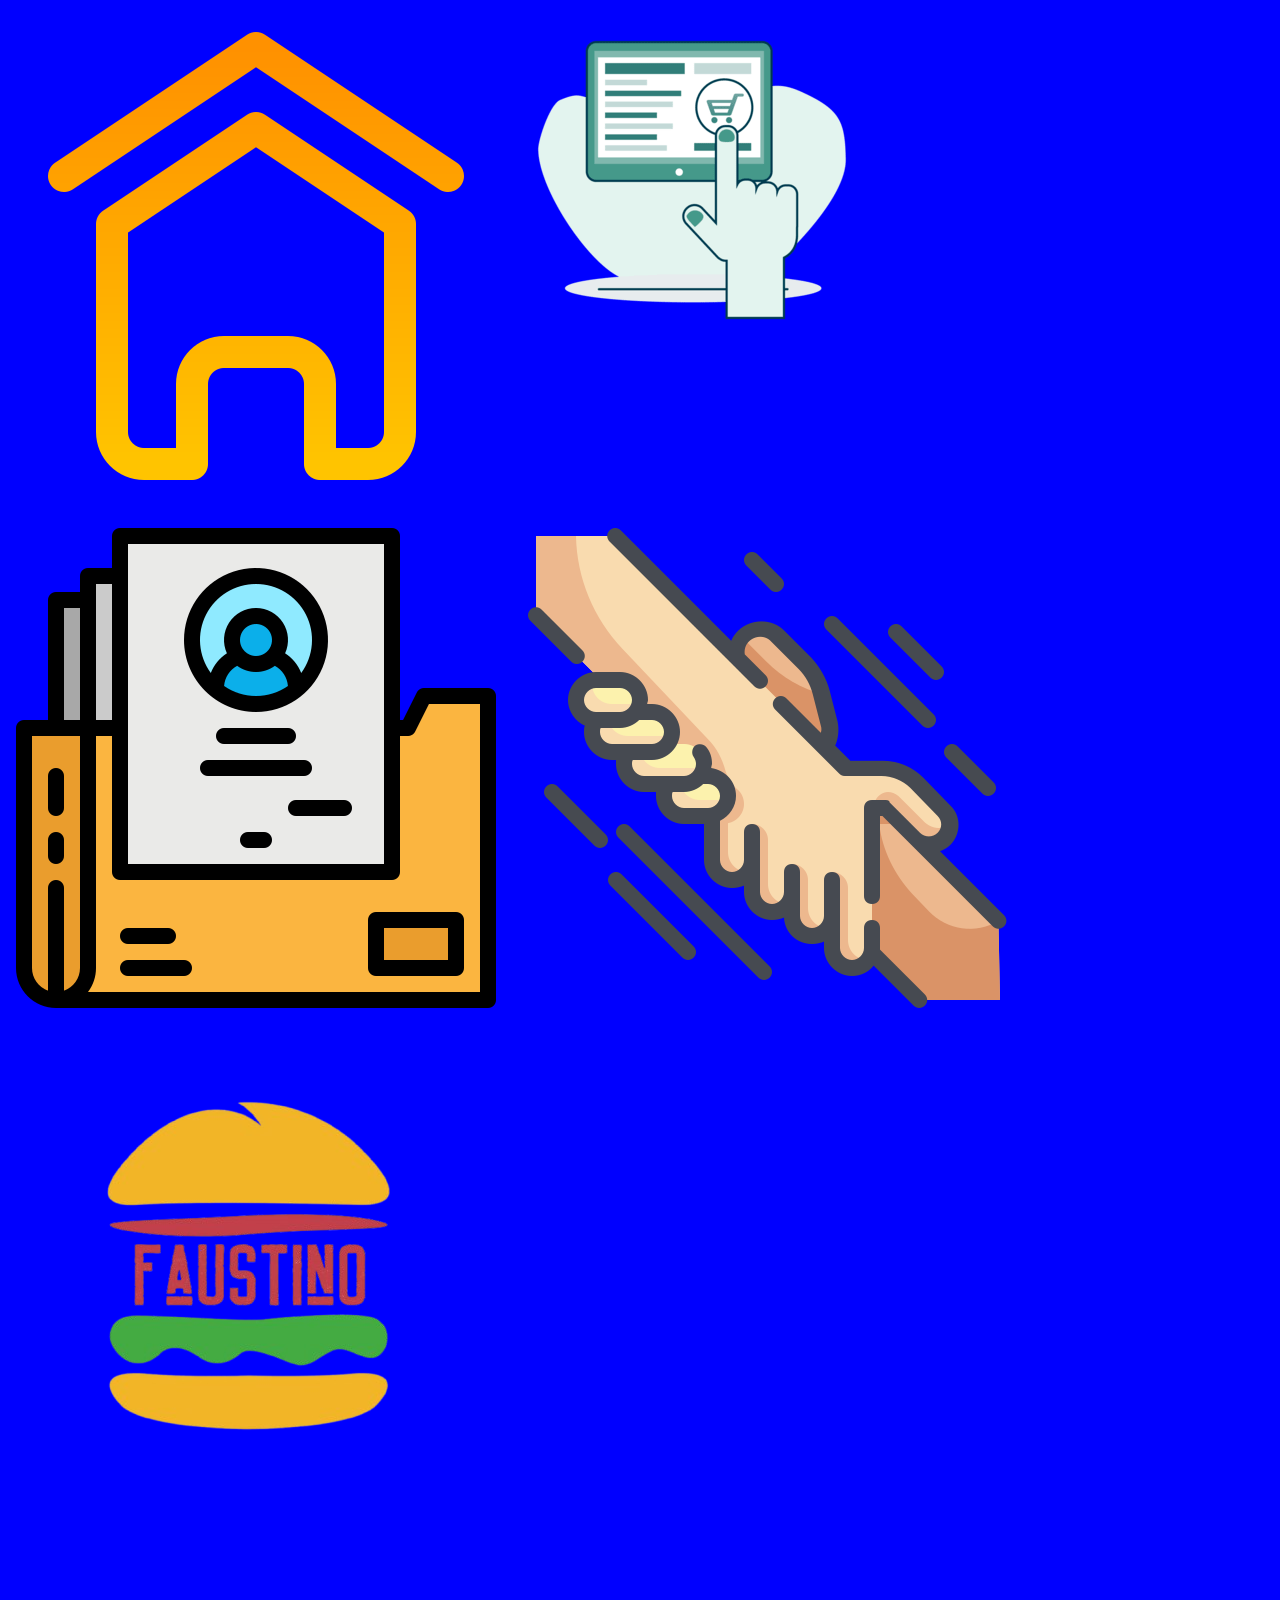
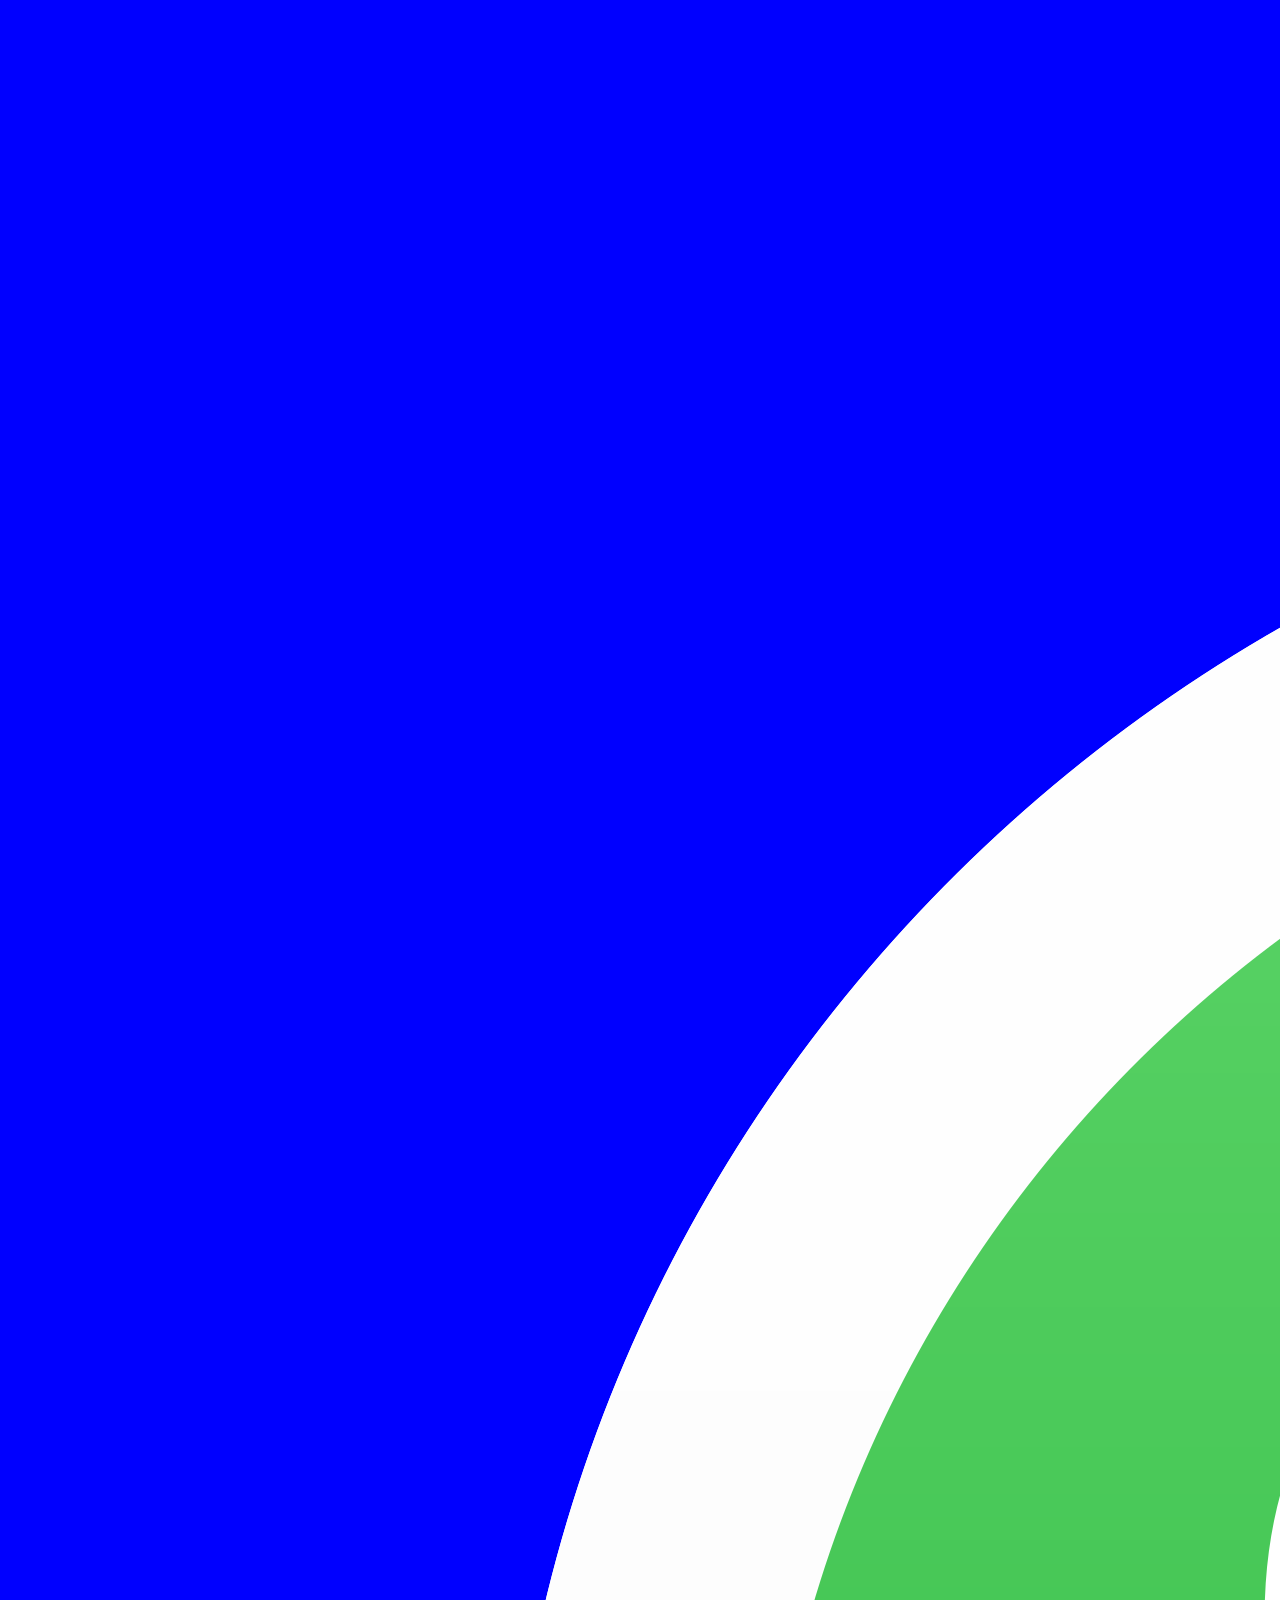
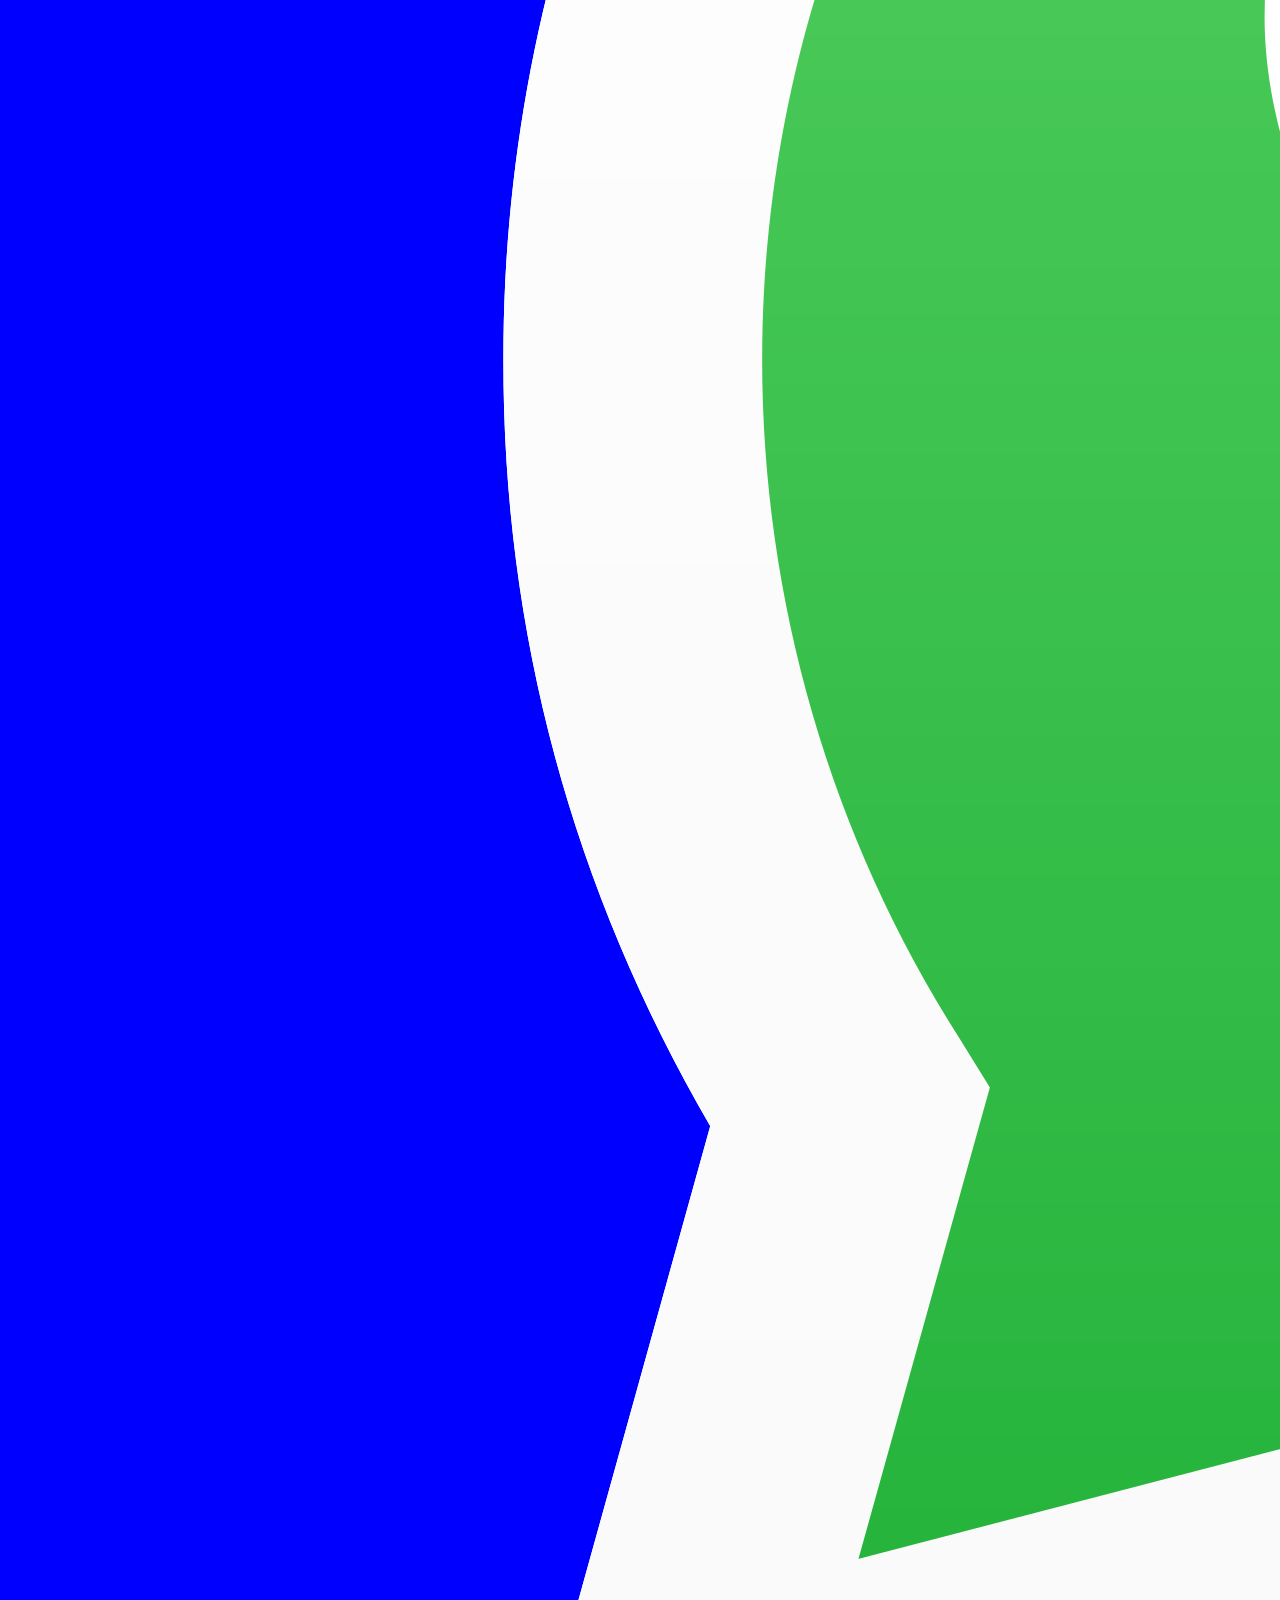
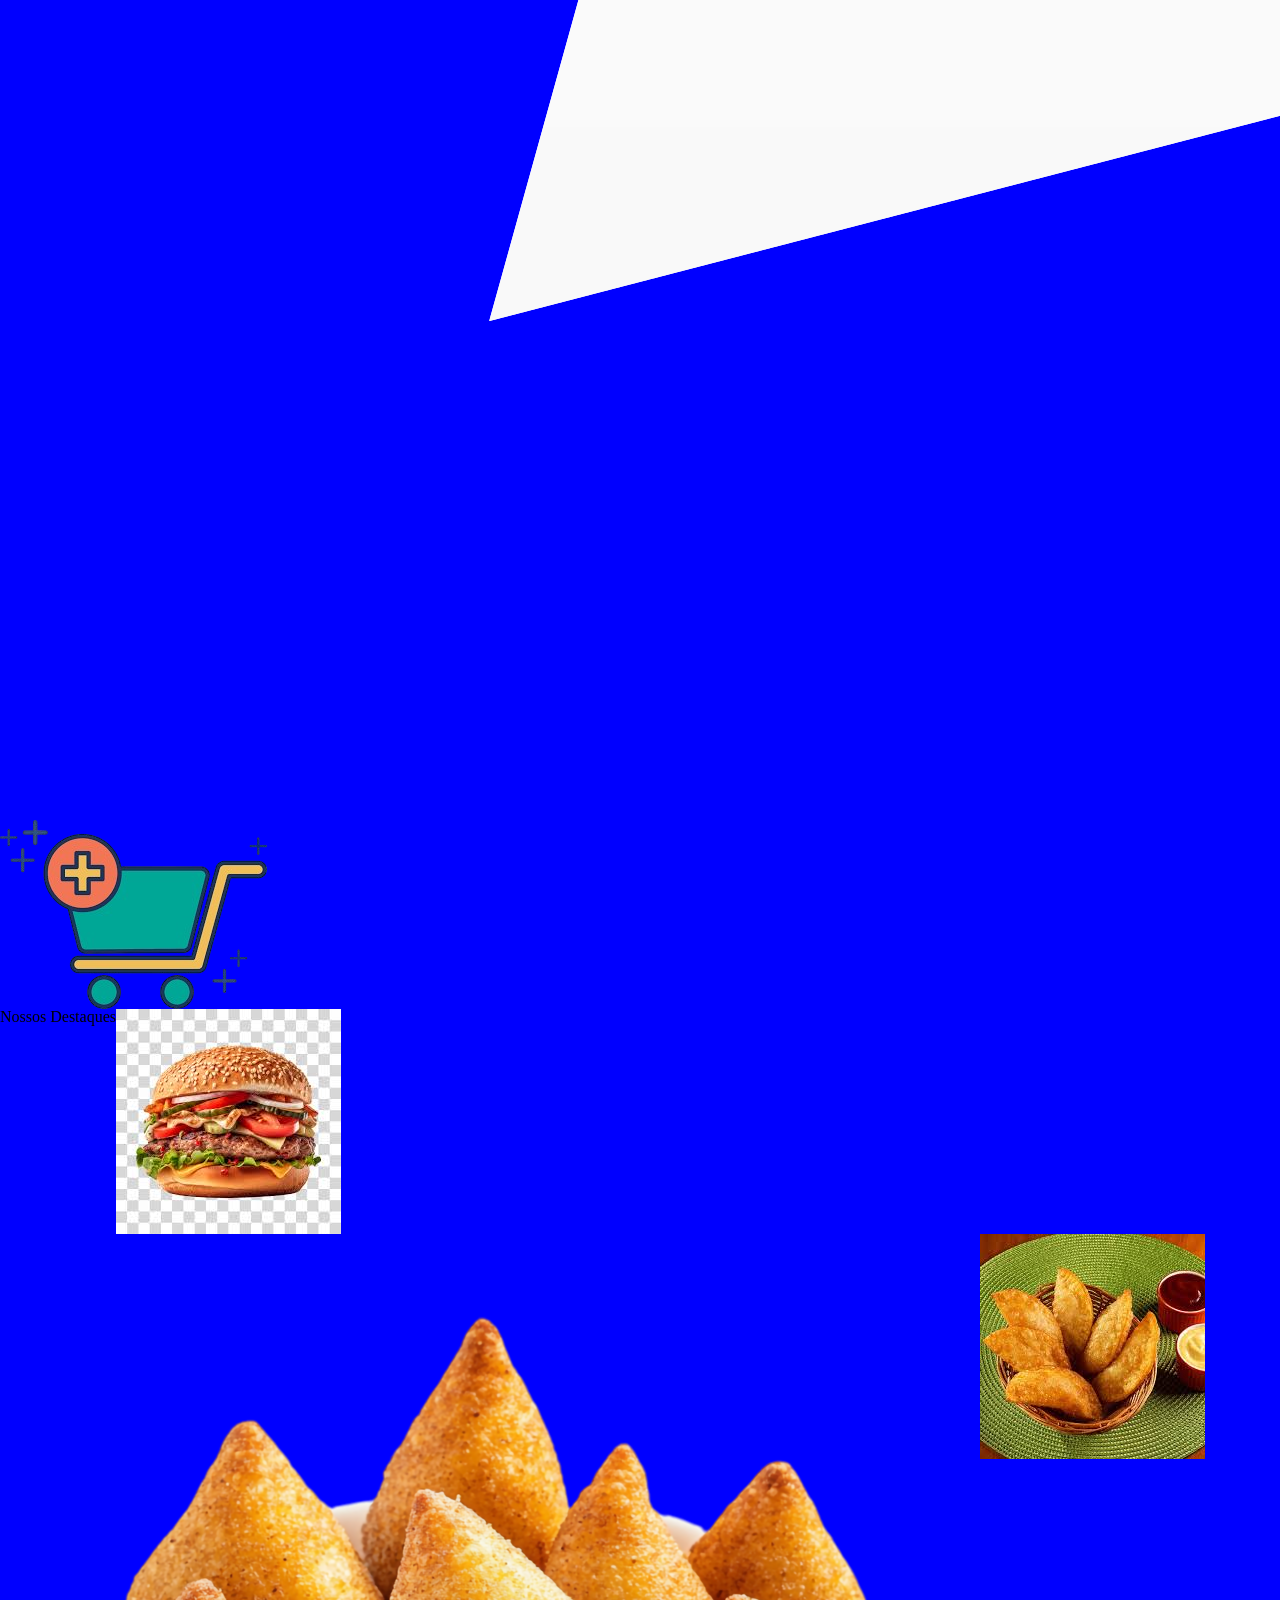
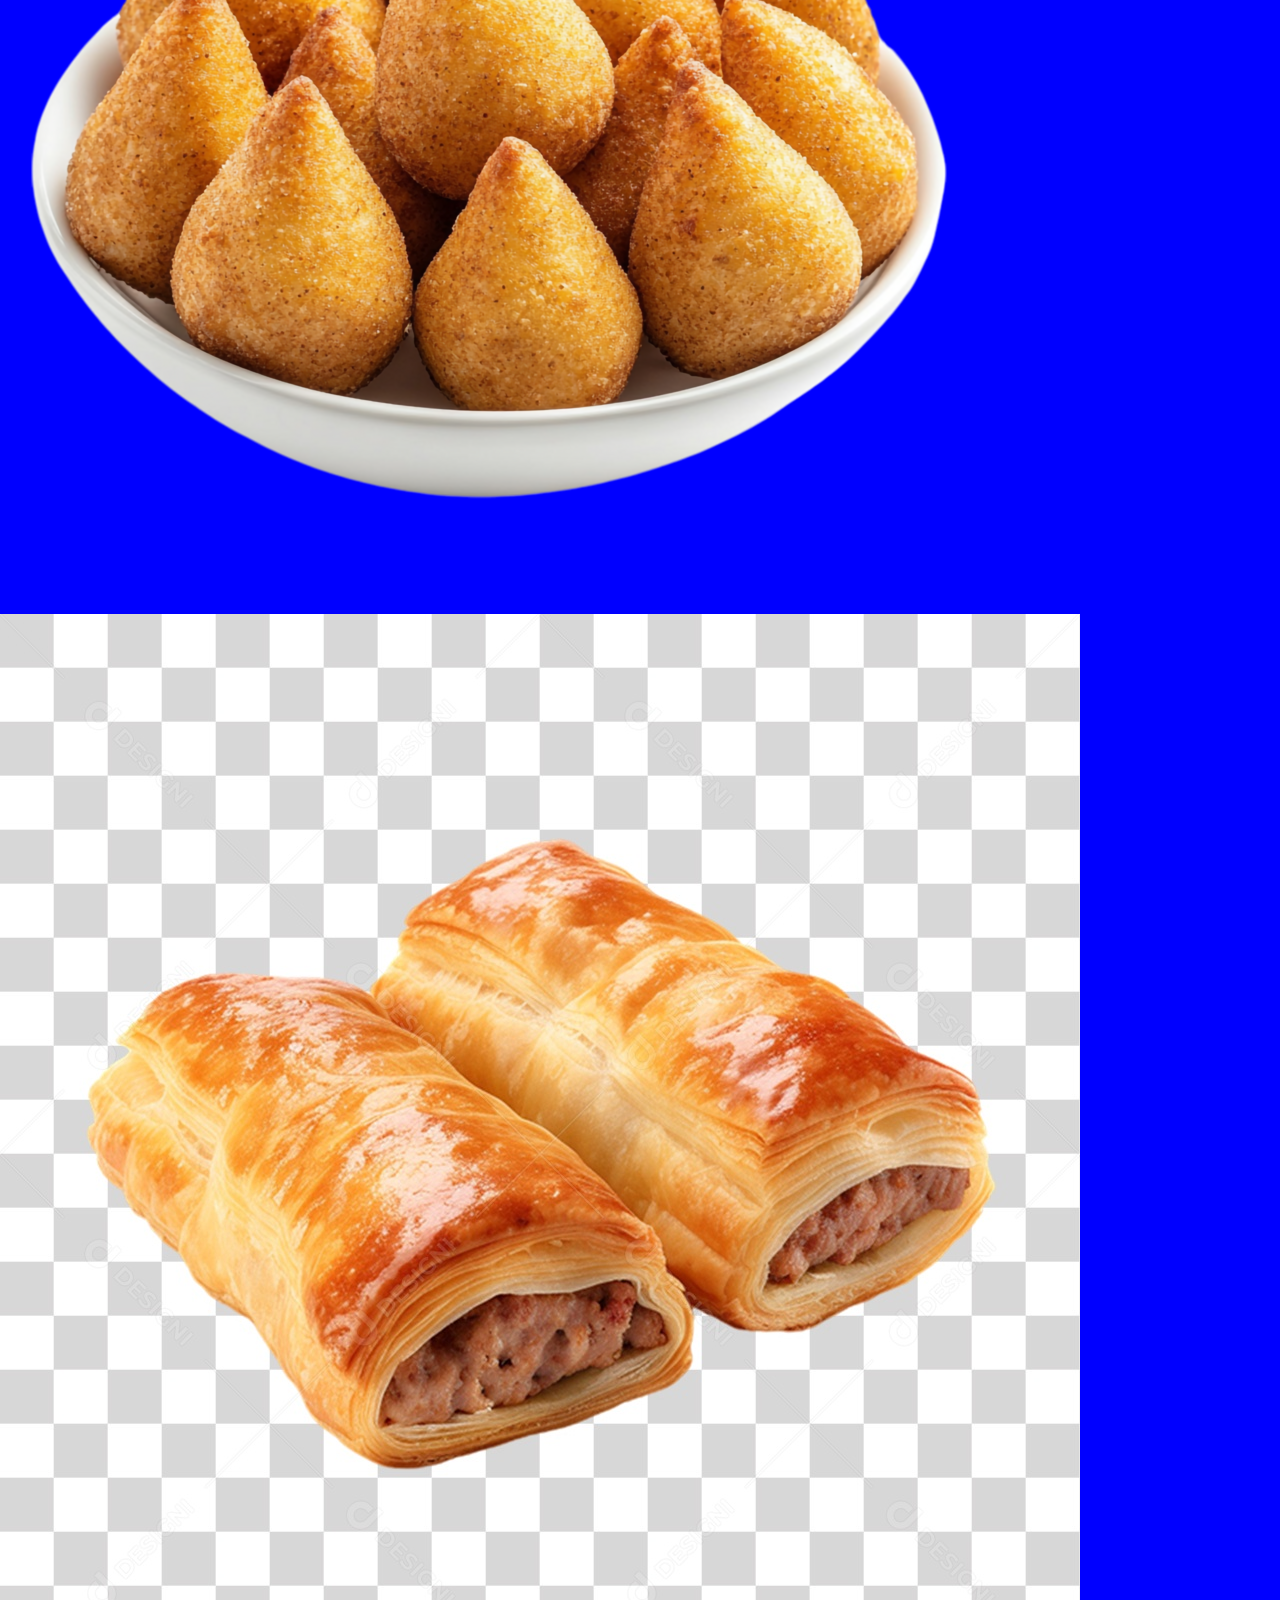
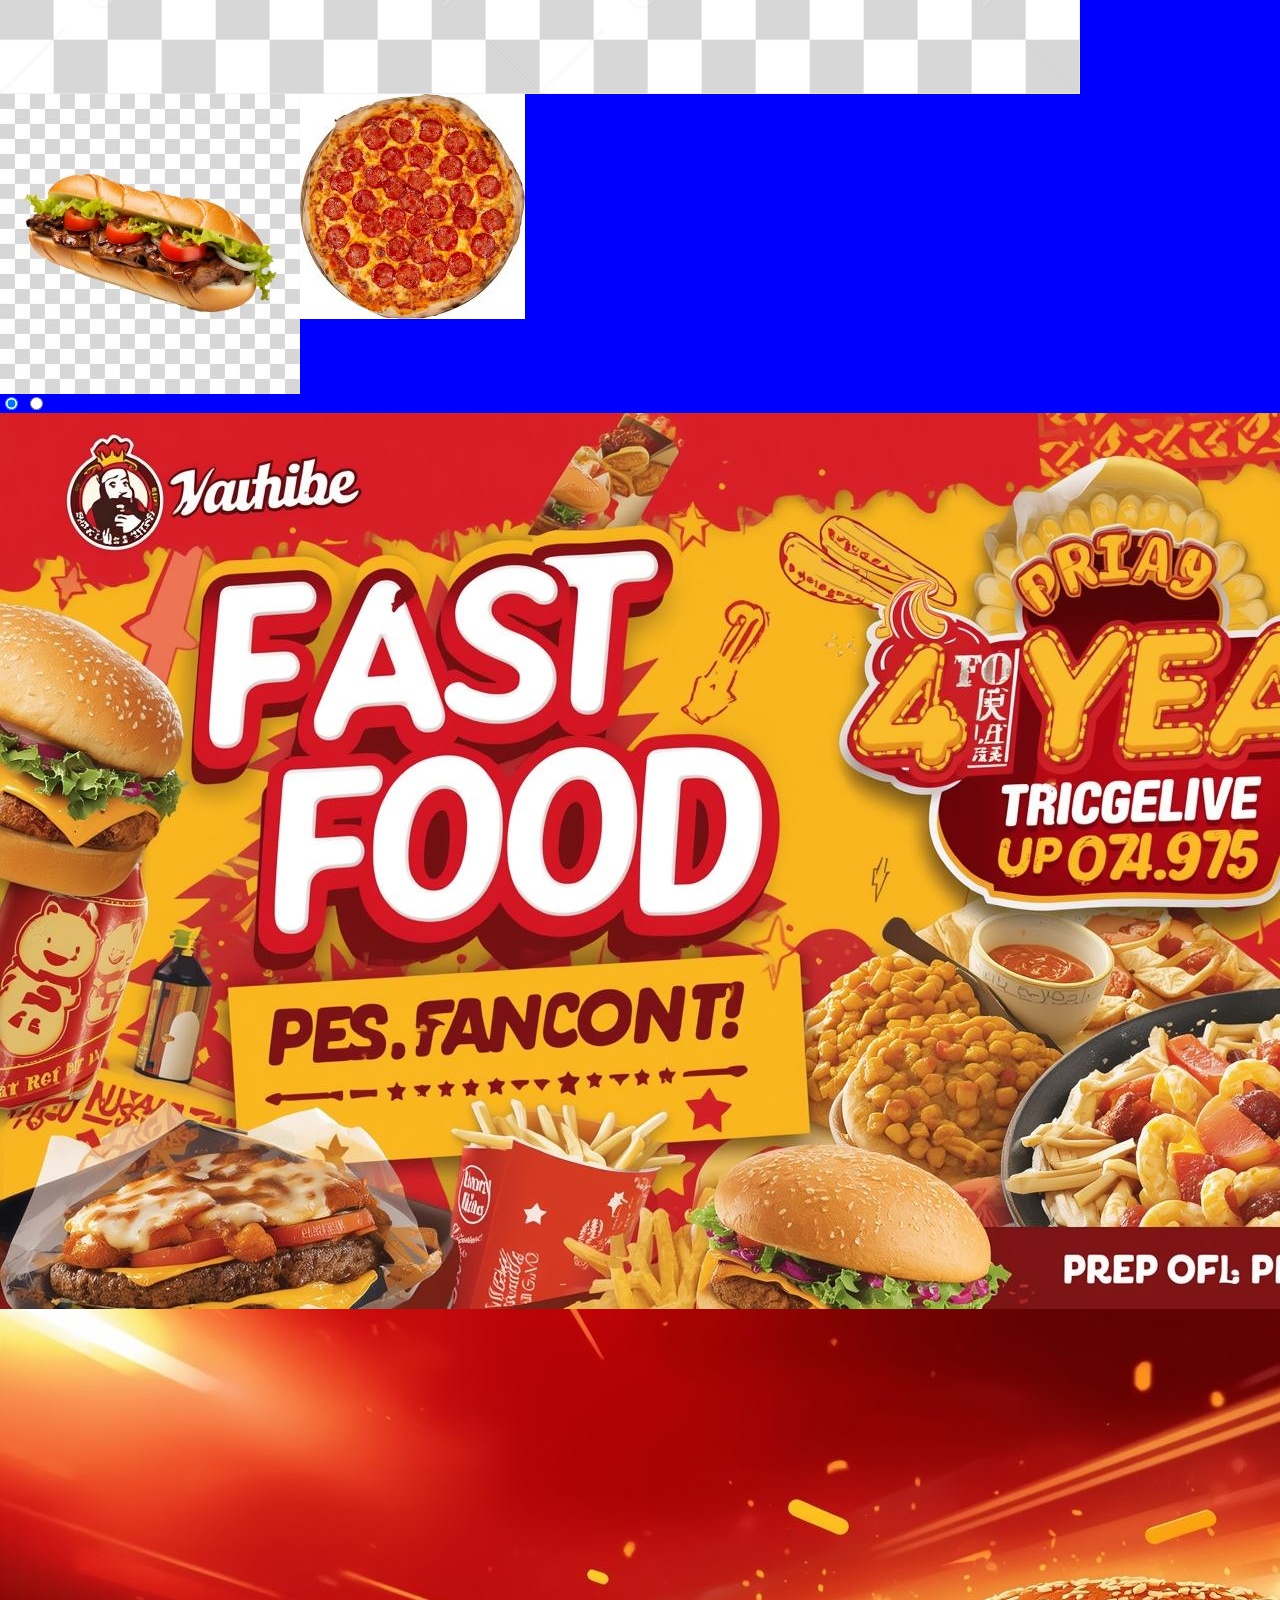
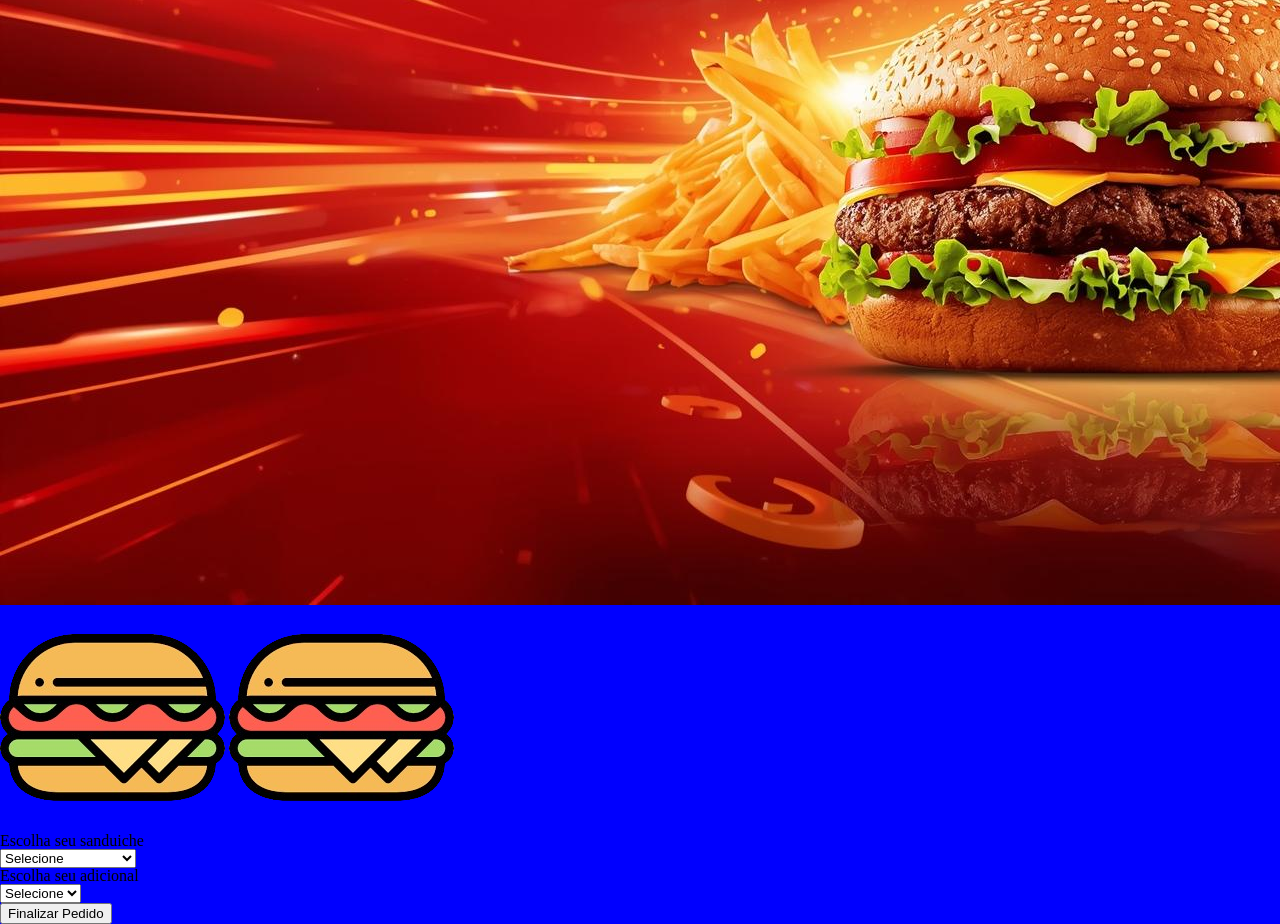
==== commit 6427f7ff: "Add files via upload" ====
--- a/index.html
+++ b/index.html
@@ -7,18 +7,18 @@
         <link rel="stylesheet" href="CSS/style.css">
     </head>
     <body>
-        <section class="fixo">
+        <section class="fixo fxw centraliza">
             <div class="col-3">
-                a
+                <img class="col-5" src="imagem/Home.png">
             </div>
             <div class="col-3">
-                a
+                <img class="col-5" src="imagem/meusPedidos.png">
             </div>
             <div class="col-3">
-                a
+                <img class="col-5" src="imagem/meusDados.png">
             </div>
             <div class="col-3">
-                a
+                <img class="col-5" src="imagem/Ajuda.png">
             </div>
         </section>
         <header class="fxw">
--- a/CSS/style.css
+++ b/CSS/style.css
@@ -109,6 +109,16 @@
     background-color: black;
 }
 
+.fixo{
+    height: 50px;
+    background-color: blue;
+    position: absolute;
+    z-index: 2;
+    top: 880px;
+    width: 100%;
+    color: white;
+    display: flex;
+}
 
 }
 
